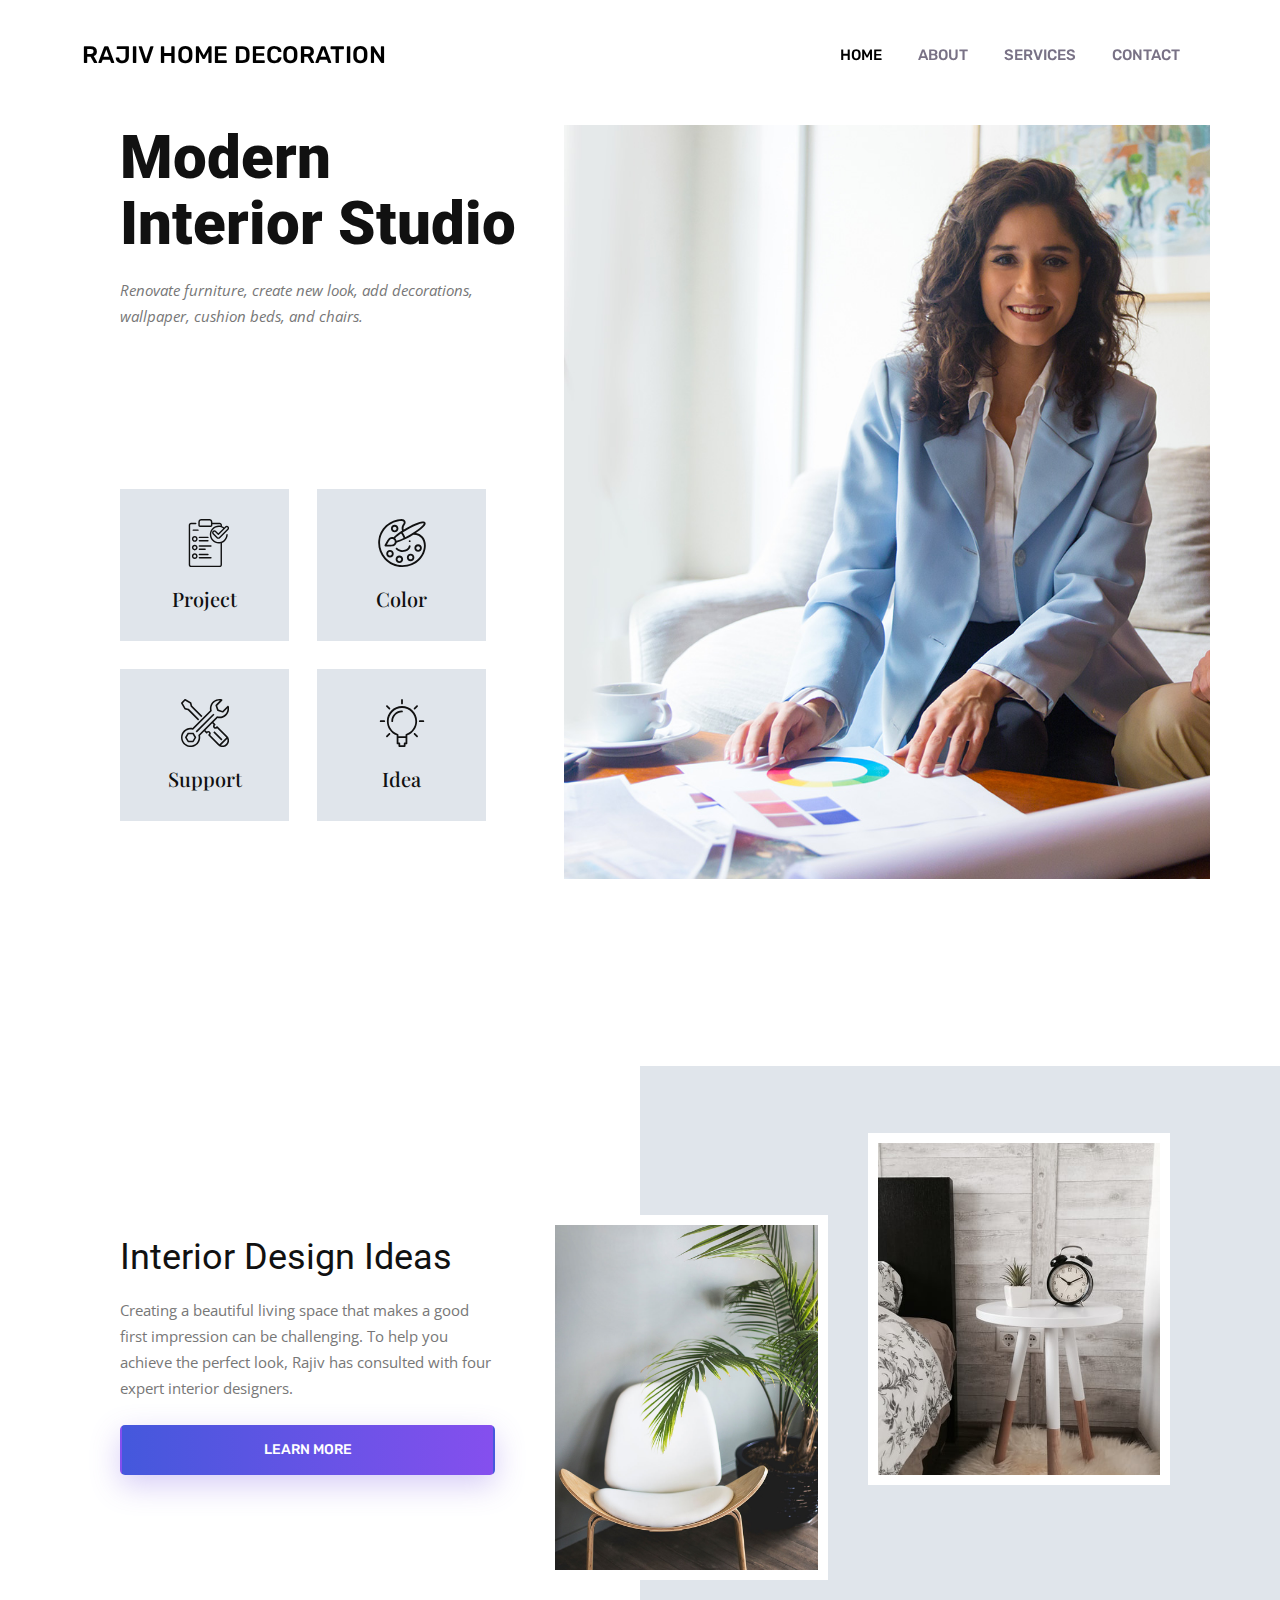
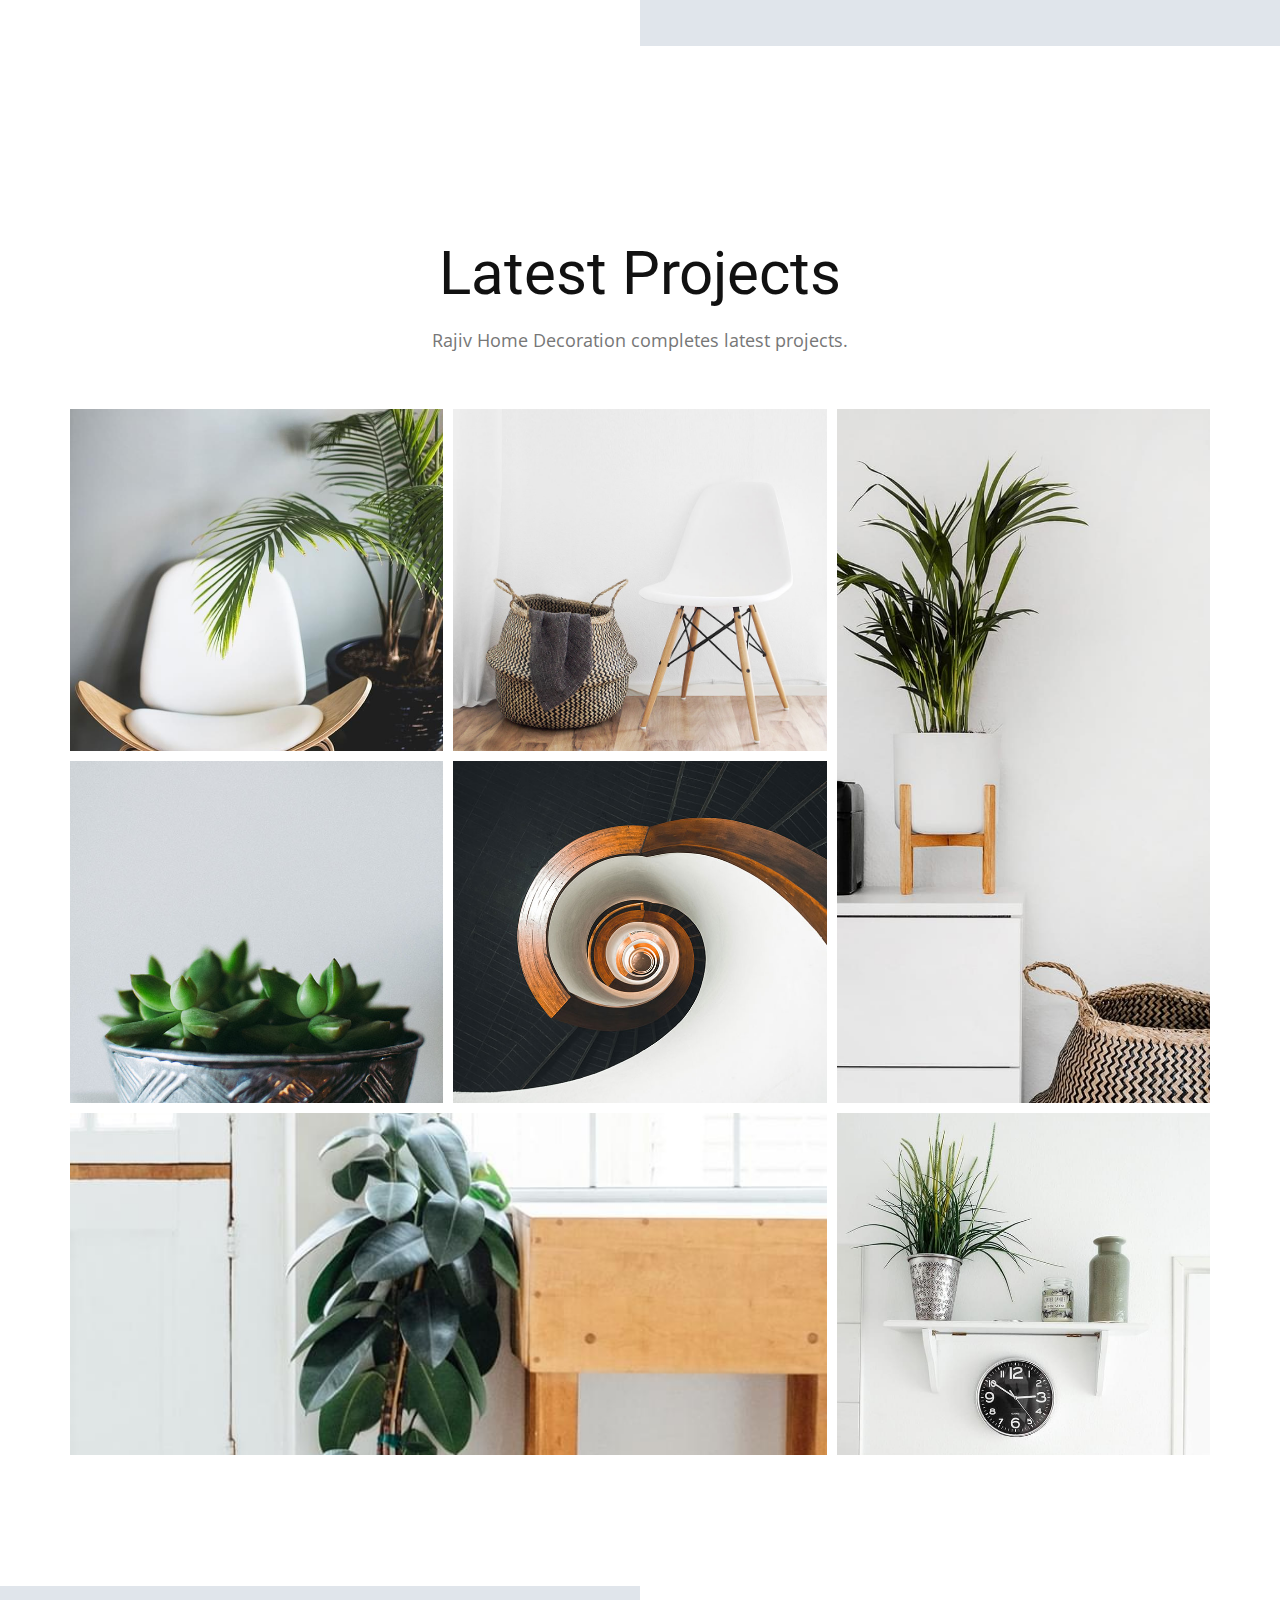
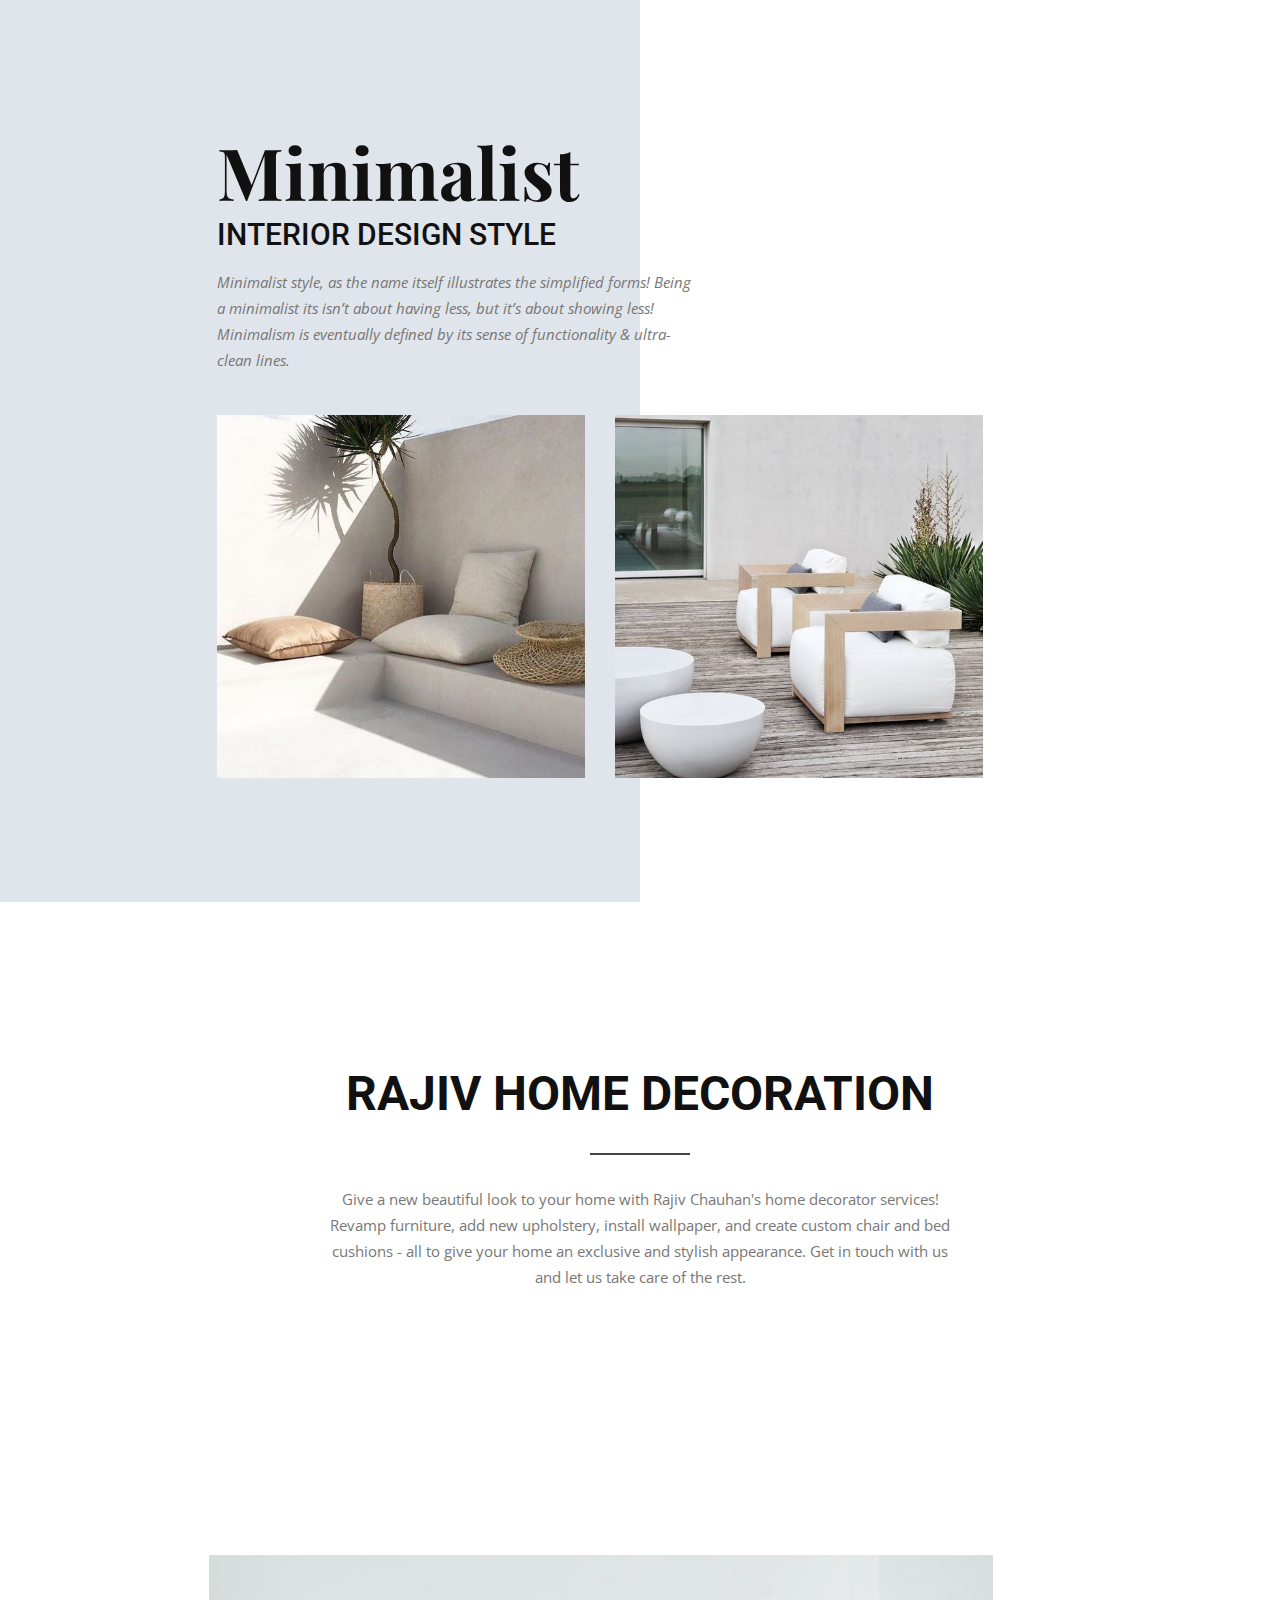
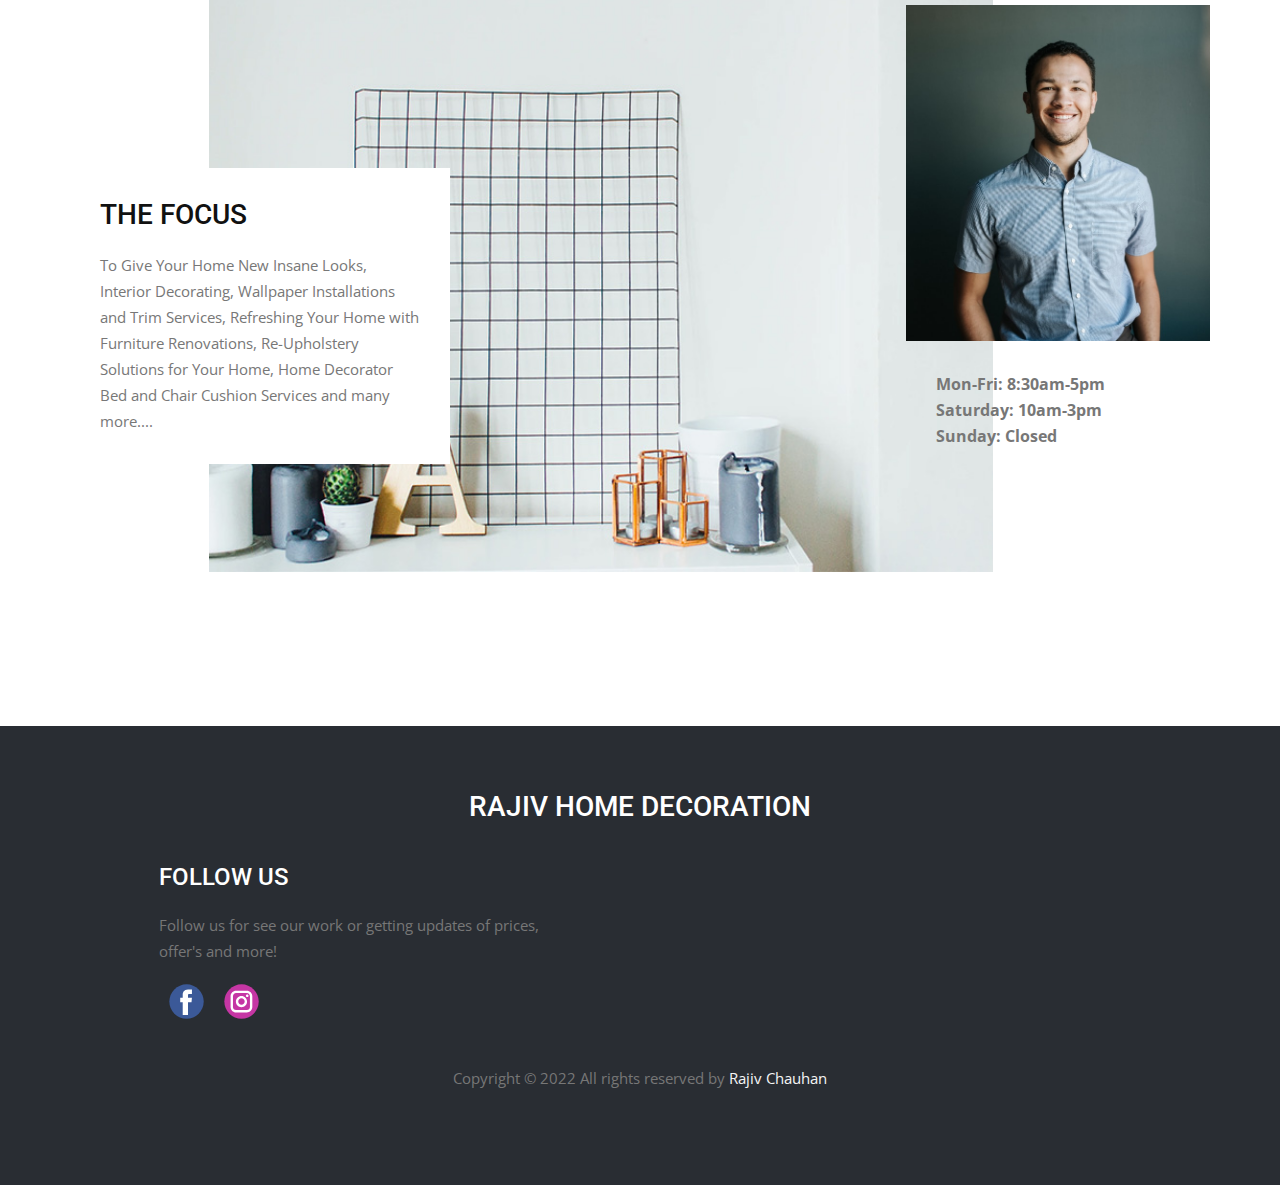
==== index.html @ 5f3c085d "Add files via upload" ====
<!DOCTYPE html>
<html lang="en">
<head>
    <meta charset="UTF-8">
    <meta http-equiv="X-UA-Compatible" content="IE=edge">
    <meta name="viewport" content="width=device-width, initial-scale=1.0">
    <title>Rajiv Home Decoration</title>
    <link rel="stylesheet" href="css/style.css">
    <link rel="stylesheet" href="css/navbar-footer.css">
    <link rel="stylesheet" href="css/style1.css">
    <link rel="stylesheet" href="css/style2.css" media="screen">
    <link id="u-theme-google-font" rel="stylesheet" href="https://fonts.googleapis.com/css?family=Roboto:100,100i,300,300i,400,400i,500,500i,700,700i,900,900i|Open+Sans:300,300i,400,400i,500,500i,600,600i,700,700i,800,800i">
    <link id="u-page-google-font" rel="stylesheet" href="https://fonts.googleapis.com/css?family=Playfair+Display:400,400i,500,500i,600,600i,700,700i,800,800i,900,900i">
    <!-- CSS only -->
    <link href="https://cdn.jsdelivr.net/npm/bootstrap@5.2.3/dist/css/bootstrap.min.css" rel="stylesheet" crossorigin="anonymous">
    <!-- JavaScript Bundle with Popper -->
    <script src="https://cdn.jsdelivr.net/npm/bootstrap@5.2.3/dist/js/bootstrap.bundle.min.js" crossorigin="anonymous"></script>
    <!-- font-awesome  -->
    <link rel="stylesheet" href="https://cdnjs.cloudflare.com/ajax/libs/font-awesome/5.15.4/css/all.min.css">
    <!-- <script src="js/01.js"></script> -->
    <!-- <script src="js/02.js"></script> -->
    <script class="u-script" type="text/javascript" src="jquery-1.9.1.min.js" ></script>
    <script class="u-script" type="text/javascript" src="nicepage.js" ></script>
    
    <!-- <script type="application/ld+json">{
      "@context": "http://schema.org",
      "@type": "Organization",
      "name": ""
  }</script> -->
  <style>
    
    a {
        text-decoration: none;
    }
    .social1 {
      width: auto;
      height: auto;
}
  </style>
</head>
  <body class="u-body u-xl-mode" data-lang="en">
    <!-- Navbar section -->
    <header class="header_wrapper">
        <nav class="navbar navbar-expand-lg fixed-top">
            <div class="container">
                <a class="navbar-brand" href="#">
                    <h4>Rajiv Home Decoration</h4>
                </a>
                <button class="navbar-toggler" type="button" data-bs-toggle="collapse" data-bs-target="#navbarNav"
                    aria-controls="navbarNav" aria-expanded="false" aria-label="Toggle navigation">
                    <i class="fas fa-stream "></i>
                </button>
                <div class="collapse navbar-collapse justify-content-end" id="navbarNav">
                    <ul class="navbar-nav menu-navbar-nav">
                        <li class="nav-item">
                            <a class="nav-link active" aria-current="page" href="index.html">Home</a>
                        </li>
                        <li class="nav-item">
                            <a class="nav-link" href="about.html">About</a>
                        </li>
                        <li class="nav-item">
                            <a class="nav-link" href="services.html">Services</a>
                        </li>
                        <li class="nav-item">
                          <a class="nav-link" href="contact.html">Contact</a>
                        </li>
                        <!-- <li class="nav-item">
                            <a class="nav-link" href="#portfolio">Portfolio</a>
                        </li> -->
                        <!-- <li class="nav-item">
                            <a class="nav-link" href="#blog">Blog</a>
                        </li> -->
                    </ul>
                </div>
            </div>
        </nav>
    </header>
    <!-- Navbar section exit -->




    <section class="u-clearfix u-section-1" id="carousel_5fc5">
      <div class="u-clearfix u-sheet u-valign-middle-lg u-valign-middle-md u-valign-middle-xl u-valign-top-sm u-valign-top-xs u-sheet-1">
        <img src="images/e3657c8d-c0dd-5cb0-2f06-897026c42f71.jpg" alt="" class="u-image u-image-default u-image-1">
        <div class="u-clearfix u-gutter-28 u-layout-wrap u-layout-wrap-1">
          <div class="u-gutter-0 u-layout">
            <div class="u-layout-col">
              <div class="u-size-30 u-size-60-md">
                <div class="u-layout-row">
                  <div class="u-container-style u-layout-cell u-left-cell u-right-cell u-size-60 u-layout-cell-1">
                    <div class="u-container-layout u-valign-top u-container-layout-1">
                      <h1 class="u-custom-font u-heading-font u-text u-text-1">Modern<br><b>Interior Studio</b>
                        <br>
                      </h1>
                      <p class="u-text u-text-2">Renovate furniture, create new look, add decorations, wallpaper, cushion beds, and chairs. </p>
<!--                       <p class="u-text u-text-default u-text-3">Image from <a href="#" target="_blank">Freepik</a> -->
                      </p>
                    </div>
                  </div>
                </div>
              </div>
              <div class="u-size-15 u-size-30-md">
                <div class="u-layout-row">
                  <div class="u-align-center u-container-style u-layout-cell u-left-cell u-palette-5-light-2 u-size-20 u-layout-cell-2">
                    <div class="u-container-layout u-valign-middle u-container-layout-2"><span class="u-icon u-icon-circle u-icon-1"><svg class="u-svg-link" preserveAspectRatio="xMidYMin slice" viewBox="-41 0 511 512" style=""><use xlink:href="#svg-c950"></use></svg><svg class="u-svg-content" viewBox="-41 0 511 512" id="svg-c950"><path d="m290.941406 127.269531c-4.664062-4.660156-10.863281-7.230469-17.457031-7.230469s-12.792969 2.570313-17.453125 7.230469c-4.664062 4.664063-7.234375 10.863281-7.234375 17.457031s2.570313 12.792969 7.230469 17.453126l42.054687 42.054687c4.660157 4.660156 10.863281 7.230469 17.457031 7.230469s12.789063-2.570313 17.453126-7.230469l89.851562-89.851563c4.664062-4.664062 7.230469-10.863281 7.230469-17.453124 0-6.59375-2.566407-12.792969-7.230469-17.457032-4.660156-4.664062-10.863281-7.230468-17.457031-7.230468s-12.792969 2.566406-17.453125 7.230468l-9.90625 9.90625c-7.339844-5.601562-15.394532-10.09375-23.929688-13.34375v-11.230468c0-13.613282-11.074218-24.6875-24.683594-24.6875h-77.40625v-8.570313c0-17.394531-14.152343-31.546875-31.546874-31.546875h-86.324219c-17.394531 0-31.546875 14.152344-31.546875 31.546875v35.644531c0 9.664063 7.863281 17.527344 17.527344 17.527344h114.363281c9.664062 0 17.527343-7.863281 17.527343-17.527344v-12.050781h77.402344c5.328125 0 9.664063 4.335937 9.664063 9.664063v6.917968c-6.183594-1.25-12.511719-1.914062-18.914063-1.914062-52.613281 0-95.417968 42.804687-95.417968 95.417968 0 52.613282 42.804687 95.417969 95.417968 95.417969 6.417969 0 12.746094-.644531 18.914063-1.882812v228.554687c0 5.328125-4.335938 9.660156-9.664063 9.660156h-304.226562c-5.328125 0-9.660156-4.332031-9.660156-9.660156v-422.511718c0-5.328126 4.332031-9.664063 9.660156-9.664063h49.933594c4.148437 0 7.511718-3.363281 7.511718-7.511719 0-4.148437-3.363281-7.511718-7.511718-7.511718h-49.933594c-13.609375 0-24.683594 11.074218-24.683594 24.6875v422.511718c0 13.609375 11.074219 24.683594 24.683594 24.683594h304.230468c13.609376 0 24.683594-11.074219 24.683594-24.683594v-232.898437c11.960938-4.550781 22.992188-11.496094 32.429688-20.632813 17.84375-17.277344 28.144531-40.441406 28.996094-65.226562.140624-4.144532-3.101563-7.621094-7.25-7.765625-4.117188-.136719-7.621094 3.101562-7.765626 7.25-1.199218 34.886719-24.140624 63.691406-55.644531 73.742187-.433593.101563-.855469.234375-1.253906.410156-7.414063 2.230469-15.285156 3.425782-23.449219 3.425782-44.328125 0-80.394531-36.066406-80.394531-80.394532 0-44.328124 36.066406-80.394531 80.394531-80.394531 17.027344 0 33.484375 5.382813 47.136719 15.277344l-51.757813 51.761719zm-53.957031-60.078125c0 1.382813-1.121094 2.503906-2.503906 2.503906h-114.363281c-1.382813 0-2.503907-1.121093-2.503907-2.503906v-35.644531c0-9.113281 7.410157-16.523437 16.523438-16.523437h86.324219c9.109374 0 16.523437 7.410156 16.523437 16.523437zm161.574219 22.90625c1.824218-1.828125 4.25-2.832031 6.828125-2.832031 2.582031 0 5.007812 1.007813 6.835937 2.832031 3.765625 3.765625 3.765625 9.898438 0 13.664063l-89.855468 89.851562c-1.824219 1.824219-4.25 2.832031-6.832032 2.832031-2.582031 0-5.007812-1.007812-6.832031-2.832031l-42.054687-42.054687c-1.824219-1.824219-2.828126-4.25-2.828126-6.832032 0-2.582031 1.003907-5.007812 2.832032-6.832031 1.824218-1.824219 4.25-2.832031 6.832031-2.832031 2.578125 0 5.007813 1.007812 6.832031 2.832031l29.910156 29.910157c2.933594 2.933593 7.6875 2.933593 10.621094 0zm0 0"></path><path d="m204.9375 188.546875h-91.527344c-4.148437 0-7.507812 3.363281-7.507812 7.511719 0 4.144531 3.359375 7.507812 7.507812 7.507812h91.527344c4.148438 0 7.511719-3.363281 7.511719-7.507812 0-4.148438-3.363281-7.511719-7.511719-7.511719zm0 0"></path><path d="m99.074219 111.011719h-50.542969c-4.148438 0-7.511719 3.363281-7.511719 7.511719 0 4.148437 3.363281 7.511718 7.511719 7.511718h50.542969c4.148437 0 7.511719-3.363281 7.511719-7.511718 0-4.148438-3.363282-7.511719-7.511719-7.511719zm0 0"></path><path d="m113.410156 238.414062h91.527344c4.148438 0 7.511719-3.363281 7.511719-7.511718 0-4.144532-3.363281-7.507813-7.511719-7.507813h-91.527344c-4.148437 0-7.507812 3.363281-7.507812 7.507813 0 4.148437 3.359375 7.511718 7.507812 7.511718zm0 0"></path><path d="m236.554688 279.648438h-123.144532c-4.148437 0-7.507812 3.363281-7.507812 7.511718 0 4.148438 3.359375 7.511719 7.507812 7.511719h123.144532c4.148437 0 7.511718-3.363281 7.511718-7.511719 0-4.148437-3.363281-7.511718-7.511718-7.511718zm0 0"></path><path d="m113.410156 329.519531h61.574219c4.148437 0 7.507813-3.363281 7.507813-7.511719 0-4.148437-3.359376-7.511718-7.507813-7.511718h-61.574219c-4.148437 0-7.507812 3.363281-7.507812 7.511718 0 4.148438 3.359375 7.511719 7.507812 7.511719zm0 0"></path><path d="m113.410156 385.871094h91.527344c4.148438 0 7.511719-3.363282 7.511719-7.511719s-3.363281-7.511719-7.511719-7.511719h-91.527344c-4.148437 0-7.507812 3.363282-7.507812 7.511719s3.359375 7.511719 7.507812 7.511719zm0 0"></path><path d="m113.410156 420.714844h123.144532c4.148437 0 7.511718-3.363282 7.511718-7.511719 0-4.144531-3.363281-7.507813-7.511718-7.507813h-123.144532c-4.148437 0-7.507812 3.363282-7.507812 7.507813 0 4.148437 3.359375 7.511719 7.507812 7.511719zm0 0"></path><path d="m64.472656 182.035156c-16.730468 0-30.339844 13.609375-30.339844 30.339844s13.609376 30.339844 30.339844 30.339844c16.730469 0 30.339844-13.609375 30.339844-30.339844s-13.609375-30.339844-30.339844-30.339844zm0 45.65625c-8.445312 0-15.316406-6.871094-15.316406-15.316406s6.871094-15.316406 15.316406-15.316406c8.445313 0 15.316406 6.871094 15.316406 15.316406s-6.871093 15.316406-15.316406 15.316406zm0 0"></path><path d="m64.472656 274.242188c-16.730468 0-30.339844 13.613281-30.339844 30.339843 0 16.730469 13.609376 30.339844 30.339844 30.339844 16.730469 0 30.339844-13.609375 30.339844-30.339844 0-16.726562-13.609375-30.339843-30.339844-30.339843zm0 45.660156c-8.445312 0-15.316406-6.871094-15.316406-15.316406 0-8.449219 6.871094-15.320313 15.316406-15.320313 8.445313 0 15.316406 6.871094 15.316406 15.320313 0 8.445312-6.871093 15.316406-15.316406 15.316406zm0 0"></path><path d="m64.472656 365.441406c-16.730468 0-30.339844 13.609375-30.339844 30.339844s13.609376 30.339844 30.339844 30.339844c16.730469 0 30.339844-13.609375 30.339844-30.339844s-13.609375-30.339844-30.339844-30.339844zm0 45.65625c-8.445312 0-15.316406-6.871094-15.316406-15.316406s6.871094-15.316406 15.316406-15.316406c8.445313 0 15.316406 6.871094 15.316406 15.316406s-6.871093 15.316406-15.316406 15.316406zm0 0"></path></svg></span>
                      <h5 class="u-custom-font u-font-playfair-display u-text u-text-4">Project</h5>
                    </div>
                  </div>
                  
                  <div class="u-align-center u-container-style u-layout-cell u-palette-5-light-2 u-right-cell u-size-20 u-layout-cell-4">
                    <div class="u-container-layout u-valign-middle-lg u-valign-middle-md u-valign-middle-xl u-container-layout-4"><span class="u-icon u-icon-circle u-icon-3"><svg class="u-svg-link" preserveAspectRatio="xMidYMin slice" viewBox="0 0 512 512" style=""><use xlink:href="#svg-ee1a"></use></svg><svg class="u-svg-content" viewBox="0 0 512 512" x="0px" y="0px" id="svg-ee1a" style="enable-background:new 0 0 512 512;"><g><g><circle cx="337.921" cy="236" r="10"></circle>
</g>
</g><g><g><path d="M339.637,278.848c-5.459-0.811-10.548,2.964-11.357,8.427c-2.733,18.455-18.333,33.761-41.729,40.945    c-25.007,7.679-59.718,5.105-80.893-17.954c-3.736-4.068-10.062-4.336-14.129-0.602c-4.068,3.736-4.337,10.062-0.602,14.129    c12.258,13.349,28.907,22.447,48.147,26.31c6.794,1.364,13.842,2.041,20.936,2.041c10.958,0,22.024-1.615,32.412-4.805    c30.95-9.503,51.751-30.861,55.642-57.134C348.873,284.742,345.1,279.657,339.637,278.848z"></path>
</g>
</g><g><g><path d="M478.626,190.411c-18.176-21.071-43.262-34.733-73.458-40.22c28.91-19.51,53.846-38.926,71.626-55.868    c27.109-25.831,36.199-43.983,28.609-57.122c-8.446-14.634-32.827-14.533-76.733,0.321    c-37.097,12.55-83.311,34.347-130.127,61.377c-8.087,4.668-16.098,9.448-23.936,14.265c-5.813-16.417-1.979-35.17,10.847-51.431    c9.607-12.18,11.752-27.65,5.599-40.375C284.603,8.021,270.447,0.036,253.162,0h-0.47c-61.006,0-120.677,24.071-168.02,67.779    C37.27,111.541,8.25,169.473,2.958,230.902c-6.367,73.98,17.281,144.314,66.586,198.045C117.978,481.729,186.643,512,257.932,512    c38.38,0,74.41-7.022,107.087-20.873c29.88-12.665,56.414-30.749,78.866-53.752c20.817-21.329,37.23-45.882,48.783-72.979    c10.994-25.784,17-53.108,17.372-79.017C510.581,247.701,499.718,214.862,478.626,190.411z M275.776,135.988    c10.584-6.675,21.607-13.326,32.766-19.768c43.286-24.992,86.39-45.577,121.373-57.964c38.51-13.635,54.277-12.745,57.953-10.985    c-0.318,2.327-3.208,12.68-28.479,35.952c-21.102,19.433-51.917,42.286-86.768,64.349c-11.017,6.977-22.483,13.911-34.078,20.607    c-15.985,9.226-31.958,17.853-47.635,25.752c-3.128-9.129-7.137-17.988-12.016-26.44c-4.729-8.191-10.214-15.881-16.345-22.996    C266.886,141.651,271.301,138.807,275.776,135.988z M272.79,202.802c-28.237,13.391-54.147,23.6-74.838,29.522    c-1.077-5.173-2.971-10.173-5.658-14.831c-2.547-4.415-5.742-8.362-9.435-11.766c15.49-14.949,37.292-32.269,62.964-49.988    c5.96,6.661,11.244,13.947,15.749,21.75C266.231,185.559,269.981,194.047,272.79,202.802z M490.042,285.092    C488.616,384.6,399.469,492,257.932,492c-65.702,0-128.995-27.91-173.651-76.574c-45.473-49.554-67.276-114.477-61.396-182.808    C32.984,115.38,136.075,20,252.692,20h0.449c9.567,0.02,16.823,3.688,19.906,10.065c2.835,5.862,1.603,13.07-3.297,19.282    c-18.023,22.85-22.543,50.953-12.36,74.648c-5.361,3.454-10.63,6.923-15.721,10.364c-0.024,0.016-0.048,0.032-0.071,0.048    c-31.799,21.457-58.651,42.8-76.517,60.761c-13.55-4.631-28.438-3.281-41.092,4.023c-20.776,12.001-48.056,67.926-53.313,79.015    c-1.408,2.968-1.267,6.439,0.375,9.284c1.643,2.845,4.578,4.702,7.852,4.968c5.527,0.448,21.222,1.58,38.691,1.58    c21.198,0,45.006-1.668,56.396-8.247c12.338-7.122,20.89-19.022,23.852-32.702c24.523-6.437,56.564-19.03,91.266-35.937    c19.443-9.463,39.439-20.112,59.435-31.652c10.143-5.858,20.171-11.897,29.917-17.988c0.059,0.003,0.116,0.012,0.175,0.014    C461.984,169.916,490.835,229.824,490.042,285.092z M178.942,244.37c-0.64,10.057-6.228,19.065-14.952,24.101    c-9.457,5.463-41.945,6.199-68.62,4.979c12.275-23.704,29.154-51.47,38.621-56.938c8.938-5.16,19.744-5.386,28.912-0.603    c5.039,2.624,9.211,6.627,12.067,11.578C177.941,232.637,179.314,238.475,178.942,244.37z"></path>
</g>
</g><g><g><path d="M177.922,61.84c-22.056,0-40,17.944-40,40c0,22.056,17.944,40,40,40c22.056,0,40-17.944,40-40    C217.922,79.784,199.978,61.84,177.922,61.84z M177.922,121.84c-11.028,0-20-8.972-20-20c0-11.028,8.972-20,20-20s20,8.972,20,20    C197.922,112.868,188.95,121.84,177.922,121.84z"></path>
</g>
</g><g><g><path d="M127.922,330.55c-22.056,0-40,17.944-40,40c0,22.056,17.944,40,40,40c22.056,0,40-17.944,40-40    C167.922,348.494,149.978,330.55,127.922,330.55z M127.922,390.55c-11.028,0-20-8.972-20-20s8.972-20,20-20s20,8.972,20,20    S138.95,390.55,127.922,390.55z"></path>
</g>
</g><g><g><path d="M227.922,390.55c-22.056,0-40,17.944-40,40c0,22.056,17.944,40,40,40c22.056,0,40-17.944,40-40    C267.922,408.494,249.978,390.55,227.922,390.55z M227.922,450.55c-11.028,0-20-8.972-20-20s8.972-20,20-20s20,8.972,20,20    S238.95,450.55,227.922,450.55z"></path>
</g>
</g><g><g><path d="M347.922,370.55c-22.056,0-40,17.944-40,40c0,22.056,17.944,40,40,40c22.056,0,40-17.944,40-40    C387.922,388.494,369.978,370.55,347.922,370.55z M347.922,430.55c-11.028,0-20-8.972-20-20s8.972-20,20-20s20,8.972,20,20    S358.95,430.55,347.922,430.55z"></path>
</g>
</g><g><g><path d="M427.922,270.55c-22.056,0-40,17.944-40,40c0,22.056,17.944,40,40,40c22.056,0,40-17.944,40-40    C467.922,288.494,449.978,270.55,427.922,270.55z M427.922,330.55c-11.028,0-20-8.972-20-20s8.972-20,20-20s20,8.972,20,20    S438.95,330.55,427.922,330.55z"></path>
</g>
</g></svg></span>
                      <h5 class="u-custom-font u-font-playfair-display u-text u-text-6">Color</h5>
                    </div>
                  </div>
                </div>
              </div>
              <div class="u-size-15 u-size-30-md">
                <div class="u-layout-row">
                  <div class="u-align-center u-container-style u-layout-cell u-left-cell u-palette-5-light-2 u-size-20 u-layout-cell-5">
                    <div class="u-container-layout u-valign-middle u-container-layout-5"><span class="u-icon u-icon-circle u-icon-4"><svg class="u-svg-link" preserveAspectRatio="xMidYMin slice" viewBox="0 0 569 569.54905" style=""><use xlink:href="#svg-1531"></use></svg><svg class="u-svg-content" viewBox="0 0 569 569.54905" id="svg-1531"><path d="m1.527344 52.246094 37.984375 66.46875c1.28125 2.246094 3.425781 3.871094 5.933593 4.5l35.4375 8.859375 121.542969 121.542969 13.429688-13.425782-123.445313-123.441406c-1.214844-1.21875-2.738281-2.082031-4.40625-2.5l-34.050781-8.542969-32.339844-56.625 27.726563-27.726562 56.648437 32.371093 8.546875 34.050782c.414063 1.671875 1.28125 3.199218 2.496094 4.414062l123.445312 123.445313 13.425782-13.429688-121.542969-121.542969-8.859375-35.417968c-.628906-2.511719-2.253906-4.660156-4.5-5.945313l-66.472656-37.980469c-3.707032-2.109374-8.371094-1.484374-11.394532 1.527344l-37.980468 37.984375c-3.0546878 3.003907-3.71875 7.675781-1.625 11.414063zm0 0"></path><path d="m396.3125 187.144531-208.902344 208.90625-13.429687-13.429687 208.90625-208.902344zm0 0"></path><path d="m150.847656 403.441406c-1.71875-2.859375-4.804687-4.605468-8.140625-4.605468h-56.972656c-3.332031 0-6.421875 1.746093-8.136719 4.605468l-28.488281 47.476563c-1.808594 3.007812-1.808594 6.769531 0 9.78125l28.488281 47.476562c1.714844 2.855469 4.804688 4.605469 8.136719 4.605469h56.972656c3.335938 0 6.421875-1.75 8.140625-4.605469l28.484375-47.476562c1.808594-3.011719 1.808594-6.773438 0-9.78125zm-13.511718 90.347656h-46.226563l-22.789063-37.980468 22.789063-37.984375h46.226563l22.789062 37.984375zm0 0"></path><path d="m456.0625 227.914062c62.714844.210938 113.730469-50.460937 113.941406-113.175781.03125-9.546875-1.140625-19.054687-3.488281-28.308593-1.265625-5.089844-6.417969-8.1875-11.507813-6.921876-1.671874.417969-3.195312 1.28125-4.414062 2.496094l-59.109375 59.070313-46.898437-15.628907-15.640626-46.886718 59.109376-59.121094c3.707031-3.710938 3.703124-9.722656-.007813-13.429688-1.222656-1.222656-2.761719-2.089843-4.445313-2.503906-60.820312-15.402344-122.605468 21.414063-138.007812 82.230469-2.339844 9.226563-3.507812 18.710937-3.476562 28.230469.023437 7.476562.792968 14.929687 2.308593 22.25l-207.957031 207.953125c-7.320312-1.511719-14.773438-2.28125-22.246094-2.308594-62.933594 0-113.949218 51.015625-113.949218 113.949219 0 62.929687 51.015624 113.945312 113.949218 113.945312 62.929688 0 113.945313-51.015625 113.945313-113.945312-.023438-7.476563-.796875-14.929688-2.308594-22.25l49.785156-49.785156 21.773438 21.773437c3.710937 3.707031 9.71875 3.707031 13.429687 0l4.746094-4.75c4.164062-4.136719 10.894531-4.136719 15.058594 0 4.160156 4.148437 4.167968 10.882813.019531 15.042969-.003906.003906-.011719.011718-.019531.019531l-4.746094 4.746094c-3.707031 3.707031-3.707031 9.71875 0 13.425781l113.273438 113.273438c29.792968 30.066406 78.316406 30.285156 108.382812.492187 30.0625-29.792969 30.28125-78.320313.488281-108.382813-.160156-.164062-.324219-.328124-.488281-.492187l-113.273438-113.269531c-3.707031-3.707032-9.71875-3.707032-13.425781 0l-4.746093 4.746094c-4.167969 4.140624-10.894532 4.140624-15.0625 0-4.15625-4.148438-4.167969-10.882813-.019532-15.039063.007813-.007813.015625-.011719.019532-.019531l4.75-4.75c3.707031-3.707032 3.707031-9.71875 0-13.425782l-21.773438-21.773437 49.785156-49.785156c7.320313 1.511719 14.773438 2.285156 22.246094 2.308593zm37.308594 322.851563c-6.898438-.011719-13.738282-1.257813-20.195313-3.683594l74.160157-74.164062c11.191406 29.769531-3.867188 62.972656-33.636719 74.164062-6.496094 2.441407-13.382813 3.691407-20.328125 3.683594zm-107.574219-246.792969c-10.515625 12.542969-8.867187 31.238282 3.675781 41.75 11.023438 9.238282 27.089844 9.230469 38.101563-.027344l106.5625 106.65625c1.15625 1.160157 2.238281 2.382813 3.285156 3.625l-81.1875 81.1875c-1.246094-1.042968-2.46875-2.125-3.628906-3.285156l-106.644531-106.652344c10.515624-12.542968 8.867187-31.238281-3.675782-41.75-11.023437-9.242187-27.09375-9.230468-38.105468.023438l-15.191407-15.191406 81.613281-81.492188zm38.34375-95.503906-215.410156 215.367188c-2.363281 2.359374-3.3125 5.785156-2.507813 9.023437 13.027344 51.160156-17.886718 103.195313-69.050781 116.21875-51.160156 13.027344-103.195313-17.886719-116.222656-69.050781-13.023438-51.160156 17.890625-103.195313 69.054687-116.222656 15.476563-3.9375 31.691406-3.9375 47.167969 0 3.238281.792968 6.65625-.15625 9.023437-2.503907l215.359376-215.371093c2.359374-2.359376 3.308593-5.785157 2.496093-9.019532-12.9375-50.5625 17.5625-102.039062 68.125-114.980468 9.554688-2.441407 19.4375-3.378907 29.28125-2.765626l-50.089843 50.109376c-2.542969 2.539062-3.433594 6.300781-2.296876 9.710937l18.988282 56.976563c.949218 2.832031 3.175781 5.058593 6.011718 6l56.976563 18.992187c3.40625 1.136719 7.167969.25 9.710937-2.289063l50.089844-50.089843c.113282 1.8125.171875 3.605469.171875 5.390625.265625 52.175781-41.8125 94.6875-93.988281 94.957031-8.066406.039063-16.105469-.953125-23.917969-2.953125-3.238281-.808594-6.664062.136719-9.023437 2.496094h.050781zm0 0"></path><path d="m491.273438 477.578125-13.429688 13.429687-94.953125-94.953124 13.425781-13.429688zm0 0"></path></svg></span>
                      <h5 class="u-custom-font u-font-playfair-display u-text u-text-7">Support</h5>
                    </div>
                  </div>
                  <!-- <div class="u-align-center u-container-style u-layout-cell u-palette-5-light-2 u-size-20 u-layout-cell-6">
                    <div class="u-container-layout u-valign-middle u-container-layout-6"><span class="u-icon u-icon-circle u-icon-5"><svg class="u-svg-link" preserveAspectRatio="xMidYMin slice" viewBox="-41 0 511 512" style=""><use xlink:href="#svg-ddfb"></use></svg><svg class="u-svg-content" viewBox="-41 0 511 512" id="svg-ddfb"><path d="m290.941406 127.269531c-4.664062-4.660156-10.863281-7.230469-17.457031-7.230469s-12.792969 2.570313-17.453125 7.230469c-4.664062 4.664063-7.234375 10.863281-7.234375 17.457031s2.570313 12.792969 7.230469 17.453126l42.054687 42.054687c4.660157 4.660156 10.863281 7.230469 17.457031 7.230469s12.789063-2.570313 17.453126-7.230469l89.851562-89.851563c4.664062-4.664062 7.230469-10.863281 7.230469-17.453124 0-6.59375-2.566407-12.792969-7.230469-17.457032-4.660156-4.664062-10.863281-7.230468-17.457031-7.230468s-12.792969 2.566406-17.453125 7.230468l-9.90625 9.90625c-7.339844-5.601562-15.394532-10.09375-23.929688-13.34375v-11.230468c0-13.613282-11.074218-24.6875-24.683594-24.6875h-77.40625v-8.570313c0-17.394531-14.152343-31.546875-31.546874-31.546875h-86.324219c-17.394531 0-31.546875 14.152344-31.546875 31.546875v35.644531c0 9.664063 7.863281 17.527344 17.527344 17.527344h114.363281c9.664062 0 17.527343-7.863281 17.527343-17.527344v-12.050781h77.402344c5.328125 0 9.664063 4.335937 9.664063 9.664063v6.917968c-6.183594-1.25-12.511719-1.914062-18.914063-1.914062-52.613281 0-95.417968 42.804687-95.417968 95.417968 0 52.613282 42.804687 95.417969 95.417968 95.417969 6.417969 0 12.746094-.644531 18.914063-1.882812v228.554687c0 5.328125-4.335938 9.660156-9.664063 9.660156h-304.226562c-5.328125 0-9.660156-4.332031-9.660156-9.660156v-422.511718c0-5.328126 4.332031-9.664063 9.660156-9.664063h49.933594c4.148437 0 7.511718-3.363281 7.511718-7.511719 0-4.148437-3.363281-7.511718-7.511718-7.511718h-49.933594c-13.609375 0-24.683594 11.074218-24.683594 24.6875v422.511718c0 13.609375 11.074219 24.683594 24.683594 24.683594h304.230468c13.609376 0 24.683594-11.074219 24.683594-24.683594v-232.898437c11.960938-4.550781 22.992188-11.496094 32.429688-20.632813 17.84375-17.277344 28.144531-40.441406 28.996094-65.226562.140624-4.144532-3.101563-7.621094-7.25-7.765625-4.117188-.136719-7.621094 3.101562-7.765626 7.25-1.199218 34.886719-24.140624 63.691406-55.644531 73.742187-.433593.101563-.855469.234375-1.253906.410156-7.414063 2.230469-15.285156 3.425782-23.449219 3.425782-44.328125 0-80.394531-36.066406-80.394531-80.394532 0-44.328124 36.066406-80.394531 80.394531-80.394531 17.027344 0 33.484375 5.382813 47.136719 15.277344l-51.757813 51.761719zm-53.957031-60.078125c0 1.382813-1.121094 2.503906-2.503906 2.503906h-114.363281c-1.382813 0-2.503907-1.121093-2.503907-2.503906v-35.644531c0-9.113281 7.410157-16.523437 16.523438-16.523437h86.324219c9.109374 0 16.523437 7.410156 16.523437 16.523437zm161.574219 22.90625c1.824218-1.828125 4.25-2.832031 6.828125-2.832031 2.582031 0 5.007812 1.007813 6.835937 2.832031 3.765625 3.765625 3.765625 9.898438 0 13.664063l-89.855468 89.851562c-1.824219 1.824219-4.25 2.832031-6.832032 2.832031-2.582031 0-5.007812-1.007812-6.832031-2.832031l-42.054687-42.054687c-1.824219-1.824219-2.828126-4.25-2.828126-6.832032 0-2.582031 1.003907-5.007812 2.832032-6.832031 1.824218-1.824219 4.25-2.832031 6.832031-2.832031 2.578125 0 5.007813 1.007812 6.832031 2.832031l29.910156 29.910157c2.933594 2.933593 7.6875 2.933593 10.621094 0zm0 0"></path><path d="m204.9375 188.546875h-91.527344c-4.148437 0-7.507812 3.363281-7.507812 7.511719 0 4.144531 3.359375 7.507812 7.507812 7.507812h91.527344c4.148438 0 7.511719-3.363281 7.511719-7.507812 0-4.148438-3.363281-7.511719-7.511719-7.511719zm0 0"></path><path d="m99.074219 111.011719h-50.542969c-4.148438 0-7.511719 3.363281-7.511719 7.511719 0 4.148437 3.363281 7.511718 7.511719 7.511718h50.542969c4.148437 0 7.511719-3.363281 7.511719-7.511718 0-4.148438-3.363282-7.511719-7.511719-7.511719zm0 0"></path><path d="m113.410156 238.414062h91.527344c4.148438 0 7.511719-3.363281 7.511719-7.511718 0-4.144532-3.363281-7.507813-7.511719-7.507813h-91.527344c-4.148437 0-7.507812 3.363281-7.507812 7.507813 0 4.148437 3.359375 7.511718 7.507812 7.511718zm0 0"></path><path d="m236.554688 279.648438h-123.144532c-4.148437 0-7.507812 3.363281-7.507812 7.511718 0 4.148438 3.359375 7.511719 7.507812 7.511719h123.144532c4.148437 0 7.511718-3.363281 7.511718-7.511719 0-4.148437-3.363281-7.511718-7.511718-7.511718zm0 0"></path><path d="m113.410156 329.519531h61.574219c4.148437 0 7.507813-3.363281 7.507813-7.511719 0-4.148437-3.359376-7.511718-7.507813-7.511718h-61.574219c-4.148437 0-7.507812 3.363281-7.507812 7.511718 0 4.148438 3.359375 7.511719 7.507812 7.511719zm0 0"></path><path d="m113.410156 385.871094h91.527344c4.148438 0 7.511719-3.363282 7.511719-7.511719s-3.363281-7.511719-7.511719-7.511719h-91.527344c-4.148437 0-7.507812 3.363282-7.507812 7.511719s3.359375 7.511719 7.507812 7.511719zm0 0"></path><path d="m113.410156 420.714844h123.144532c4.148437 0 7.511718-3.363282 7.511718-7.511719 0-4.144531-3.363281-7.507813-7.511718-7.507813h-123.144532c-4.148437 0-7.507812 3.363282-7.507812 7.507813 0 4.148437 3.359375 7.511719 7.507812 7.511719zm0 0"></path><path d="m64.472656 182.035156c-16.730468 0-30.339844 13.609375-30.339844 30.339844s13.609376 30.339844 30.339844 30.339844c16.730469 0 30.339844-13.609375 30.339844-30.339844s-13.609375-30.339844-30.339844-30.339844zm0 45.65625c-8.445312 0-15.316406-6.871094-15.316406-15.316406s6.871094-15.316406 15.316406-15.316406c8.445313 0 15.316406 6.871094 15.316406 15.316406s-6.871093 15.316406-15.316406 15.316406zm0 0"></path><path d="m64.472656 274.242188c-16.730468 0-30.339844 13.613281-30.339844 30.339843 0 16.730469 13.609376 30.339844 30.339844 30.339844 16.730469 0 30.339844-13.609375 30.339844-30.339844 0-16.726562-13.609375-30.339843-30.339844-30.339843zm0 45.660156c-8.445312 0-15.316406-6.871094-15.316406-15.316406 0-8.449219 6.871094-15.320313 15.316406-15.320313 8.445313 0 15.316406 6.871094 15.316406 15.320313 0 8.445312-6.871093 15.316406-15.316406 15.316406zm0 0"></path><path d="m64.472656 365.441406c-16.730468 0-30.339844 13.609375-30.339844 30.339844s13.609376 30.339844 30.339844 30.339844c16.730469 0 30.339844-13.609375 30.339844-30.339844s-13.609375-30.339844-30.339844-30.339844zm0 45.65625c-8.445312 0-15.316406-6.871094-15.316406-15.316406s6.871094-15.316406 15.316406-15.316406c8.445313 0 15.316406 6.871094 15.316406 15.316406s-6.871093 15.316406-15.316406 15.316406zm0 0"></path></svg></span>
                      <h5 class="u-custom-font u-font-playfair-display u-text u-text-8">Project</h5>
                    </div>
                  </div> -->
                  <div class="u-align-center u-container-style u-layout-cell u-palette-5-light-2 u-right-cell u-size-20 u-layout-cell-7">
                    <div class="u-container-layout u-valign-middle u-container-layout-7"><span class="u-icon u-icon-circle u-icon-6"><svg class="u-svg-link" preserveAspectRatio="xMidYMin slice" viewBox="0 0 54 54" style=""><use xlink:href="#svg-8d03"></use></svg><svg class="u-svg-content" viewBox="0 0 54 54" x="0px" y="0px" id="svg-8d03" style="enable-background:new 0 0 54 54;"><g><path d="M27,8c-9.374,0-17,7.626-17,17c0,7.112,4.391,13.412,11,15.9V50c0,0.553,0.447,1,1,1h1v2c0,0.553,0.447,1,1,1h6   c0.553,0,1-0.447,1-1v-2h1c0.553,0,1-0.447,1-1v-9.1c6.609-2.488,11-8.788,11-15.9C44,15.626,36.374,8,27,8z M30,49   c-0.553,0-1,0.447-1,1v2h-4v-2c0-0.553-0.447-1-1-1h-1v-5h8v5H30z M31.688,39.242C31.277,39.377,31,39.761,31,40.192V42h-8v-1.808   c0-0.432-0.277-0.815-0.688-0.95C16.145,37.214,12,31.49,12,25c0-8.271,6.729-15,15-15s15,6.729,15,15   C42,31.49,37.855,37.214,31.688,39.242z"></path><path d="M27,6c0.553,0,1-0.447,1-1V1c0-0.553-0.447-1-1-1s-1,0.447-1,1v4C26,5.553,26.447,6,27,6z"></path><path d="M51,24h-4c-0.553,0-1,0.447-1,1s0.447,1,1,1h4c0.553,0,1-0.447,1-1S51.553,24,51,24z"></path><path d="M7,24H3c-0.553,0-1,0.447-1,1s0.447,1,1,1h4c0.553,0,1-0.447,1-1S7.553,24,7,24z"></path><path d="M43.264,7.322l-2.828,2.828c-0.391,0.391-0.391,1.023,0,1.414c0.195,0.195,0.451,0.293,0.707,0.293   s0.512-0.098,0.707-0.293l2.828-2.828c0.391-0.391,0.391-1.023,0-1.414S43.654,6.932,43.264,7.322z"></path><path d="M12.15,38.436l-2.828,2.828c-0.391,0.391-0.391,1.023,0,1.414c0.195,0.195,0.451,0.293,0.707,0.293   s0.512-0.098,0.707-0.293l2.828-2.828c0.391-0.391,0.391-1.023,0-1.414S12.541,38.045,12.15,38.436z"></path><path d="M41.85,38.436c-0.391-0.391-1.023-0.391-1.414,0s-0.391,1.023,0,1.414l2.828,2.828c0.195,0.195,0.451,0.293,0.707,0.293   s0.512-0.098,0.707-0.293c0.391-0.391,0.391-1.023,0-1.414L41.85,38.436z"></path><path d="M12.15,11.564c0.195,0.195,0.451,0.293,0.707,0.293s0.512-0.098,0.707-0.293c0.391-0.391,0.391-1.023,0-1.414l-2.828-2.828   c-0.391-0.391-1.023-0.391-1.414,0s-0.391,1.023,0,1.414L12.15,11.564z"></path><path d="M27,13c-6.617,0-12,5.383-12,12c0,0.553,0.447,1,1,1s1-0.447,1-1c0-5.514,4.486-10,10-10c0.553,0,1-0.447,1-1   S27.553,13,27,13z"></path>
</g></svg></span>
                      <h5 class="u-custom-font u-font-playfair-display u-text u-text-9">Idea</h5>
                    </div>
                  </div>
                </div>
              </div>
            </div>
          </div>
        </div>
      </div>
    </section>
    <section class="u-clearfix u-valign-middle-xl u-valign-top-lg u-valign-top-md u-section-2" id="carousel_2e1f">
      <div class="u-container-style u-expanded-width-sm u-expanded-width-xs u-group u-palette-5-light-2 u-group-1">
        <div class="u-container-layout u-container-layout-1"></div>
      </div>
      <div class="u-clearfix u-gutter-0 u-layout-wrap u-layout-wrap-1">
        <div class="u-gutter-0 u-layout">
          <div class="u-layout-row">
            <div class="u-align-left u-container-style u-layout-cell u-right-cell u-size-25 u-layout-cell-1">
              <div class="u-container-layout u-valign-middle u-container-layout-2">
                <h2 class="u-text u-text-1">Interior Design Ideas</h2>
                <p class="u-text u-text-2">Creating a beautiful living space that makes a good first impression can be challenging. To help you achieve the perfect
                look, Rajiv has consulted with four expert interior designers.&nbsp;</p>
                <a href="services.html" class="main-btn primary-btn mt-4">learn more</a>
              </div>
            </div>
            <div class="u-container-style u-layout-cell u-size-17 u-layout-cell-2">
              <div class="u-container-layout u-valign-bottom-lg u-valign-bottom-md u-valign-bottom-xl u-container-layout-3">
                <img class="u-border-10 u-border-white u-expanded-width u-image u-image-1" src="images/karishea580156unsplash.jpg">
              </div>
            </div>
            <div class="u-container-style u-layout-cell u-left-cell u-size-18 u-layout-cell-3">
              <div class="u-container-layout u-valign-top u-container-layout-4">
                <img class="u-border-10 u-border-white u-expanded-width u-image u-image-2" src="images/photo14999333742944584851497cc.jpg">
              </div>
            </div>
          </div>
        </div>
      </div>
    </section>
    <section class="u-align-center u-clearfix u-white u-section-3" id="carousel_977e">
      <div class="u-clearfix u-sheet u-valign-middle u-sheet-1">
        <h2 class="u-text u-text-1">Latest Projects</h2>
        <p class="u-text u-text-2">Rajiv Home Decoration completes latest projects.</p>
        <div class="u-clearfix u-expanded-width u-gutter-10 u-layout-wrap u-layout-wrap-1">
          <div class="u-gutter-0 u-layout">
            <div class="u-layout-col">
              <div class="u-size-40">
                <div class="u-layout-row">
                  <div class="u-size-40 u-size-60-md">
                    <div class="u-layout-col">
                      <div class="u-size-30">
                        <div class="u-layout-row">
                          <div class="u-align-left u-container-style u-image u-layout-cell u-left-cell u-similar-fill u-size-30 u-image-1" imgwidth="900" imgheight="1350">
                            <div class="u-container-layout"></div>
                          </div>
                          <div class="u-align-left u-container-style u-image u-layout-cell u-similar-fill u-size-30 u-image-2">
                            <div class="u-container-layout"></div>
                          </div>
                        </div>
                      </div>
                      <div class="u-size-30">
                        <div class="u-layout-row">
                          <div class="u-align-left u-container-style u-image u-layout-cell u-left-cell u-similar-fill u-size-30 u-image-3">
                            <div class="u-container-layout"></div>
                          </div>
                          <div class="u-align-left u-container-style u-image u-layout-cell u-similar-fill u-size-30 u-image-4">
                            <div class="u-container-layout"></div>
                          </div>
                        </div>
                      </div>
                    </div>
                  </div>
                  <div class="u-size-20 u-size-60-md">
                    <div class="u-layout-col">
                      <div class="u-align-left u-container-style u-image u-layout-cell u-right-cell u-similar-fill u-size-60 u-image-5">
                        <div class="u-container-layout"></div>
                      </div>
                    </div>
                  </div>
                </div>
              </div>
              <div class="u-size-20">
                <div class="u-layout-row">
                  <div class="u-align-left u-container-style u-image u-layout-cell u-left-cell u-similar-fill u-size-40 u-image-6" imgwidth="900" imgheight="1368">
                    <div class="u-container-layout"></div>
                  </div>
                  <div class="u-align-left u-container-style u-image u-layout-cell u-right-cell u-similar-fill u-size-20 u-image-7" imgwidth="900" imgheight="1350">
                    <div class="u-container-layout"></div>
                  </div>
                </div>
              </div>
            </div>
          </div>
        </div>
      </div>
    </section>
    <section class="u-clearfix u-valign-top-sm u-section-4" id="carousel_a029">
      <div class="u-expanded-height u-palette-5-light-2 u-shape u-shape-rectangle u-shape-1"></div>
      <div class="u-container-style u-group u-group-1">
        <div class="u-container-layout u-valign-middle-lg u-valign-middle-md u-valign-middle-sm u-valign-middle-xl u-valign-top-xs u-container-layout-1">
          <h1 class="u-custom-font u-font-playfair-display u-text u-text-1">Minimalist<br>
          </h1>
          <h3 class="u-font-century-gothic u-text u-text-2">Interior Design Style</h3>
          <p class="u-text u-text-3">Minimalist style, as the name itself illustrates the simplified forms! Being a minimalist its isn’t about having less, but it’s about showing less! Minimalism is eventually defined by its sense of functionality &amp; ultra-clean lines. </p>
        </div>
      </div>
      <div class="u-clearfix u-gutter-30 u-layout-wrap u-layout-wrap-1">
        <div class="u-gutter-0 u-layout">
          <div class="u-layout-row">
            <div class="u-container-style u-image u-layout-cell u-left-cell u-size-30 u-image-1">
              <div class="u-container-layout u-container-layout-2"></div>
            </div>
            <div class="u-container-style u-image u-layout-cell u-right-cell u-size-30 u-image-2">
              <div class="u-container-layout u-container-layout-3"></div>
            </div>
          </div>
        </div>
      </div>
    </section>
    <section class="u-align-center u-clearfix u-section-5" id="carousel_7c8d">
      <div class="u-clearfix u-sheet u-valign-middle u-sheet-1">
        <h3 class="u-text u-text-1">Rajiv Home Decoration</h3>
        <div class="u-border-2 u-border-grey-dark-1 u-line u-line-horizontal u-line-1"></div>
        <p class="u-text u-text-2">Give a new beautiful look to your home with Rajiv Chauhan's home decorator services! Revamp furniture, add new
        upholstery, install wallpaper, and create custom chair and bed cushions - all to give your home an exclusive and stylish
        appearance. Get in touch with us and let us take care of the rest.
 </p>
      </div>
    </section>
    <section class="u-clearfix u-section-6" id="carousel_bb69">
      <div class="u-clearfix u-sheet u-valign-middle-xl u-sheet-1">
        <img class="u-image u-image-1" src="images/s.jpg">
        <div class="u-clearfix u-expanded-width-lg u-expanded-width-md u-expanded-width-xl u-layout-wrap u-layout-wrap-1">
          <div class="u-layout">
            <div class="u-layout-row">
              <div class="u-size-20-xl u-size-21-lg u-size-25-md u-size-25-sm u-size-25-xs">
                <div class="u-layout-col">
                  <div class="u-container-style u-hidden-sm u-hidden-xs u-layout-cell u-left-cell u-size-20 u-size-30-md u-layout-cell-1">
                    <div class="u-container-layout u-valign-middle u-container-layout-1"></div>
                  </div>
                  <div class="u-container-style u-layout-cell u-left-cell u-size-20 u-size-30-md u-white u-layout-cell-2">
                    <div class="u-container-layout u-valign-middle u-container-layout-2">
                      <h3 class="u-text u-text-default u-text-1">The Focus</h3>
                      <p class="u-text u-text-default u-text-2">To Give Your Home New Insane Looks, Interior Decorating, Wallpaper Installations and Trim Services, Refreshing Your Home
                      with Furniture Renovations, Re-Upholstery Solutions for Your Home, Home Decorator Bed and Chair Cushion Services and
                      many more....</p>
                    </div>
                  </div>
                  <div class="u-container-style u-hidden-sm u-hidden-xs u-layout-cell u-left-cell u-size-20 u-size-60-md u-layout-cell-3">
                    <div class="u-container-layout u-container-layout-3"></div>
                  </div>
                </div>
              </div>
              <div class="u-size-17-md u-size-17-sm u-size-17-xs u-size-23-lg u-size-24-xl">
                <div class="u-layout-col">
                  <div class="u-container-style u-hidden-sm u-hidden-xs u-layout-cell u-size-60 u-layout-cell-4">
                    <div class="u-container-layout u-container-layout-4"></div>
                  </div>
                </div>
              </div>
              <div class="u-size-16-lg u-size-16-xl u-size-18-md u-size-18-sm u-size-18-xs">
                <div class="u-layout-col">
                  <div class="u-container-style u-image u-layout-cell u-right-cell u-size-30 u-image-2">
                    <div class="u-container-layout u-container-layout-5"></div>
                  </div>
                  <div class="u-container-style u-layout-cell u-right-cell u-size-30 u-layout-cell-6">
                    <div class="u-container-layout u-container-layout-6">
                      <p class="u-text u-text-default u-text-3">Mon-Fri: 8:30am-5pm <br>Saturday: 10am-3pm <br>Sunday: Closed
                      </p>
                    </div>
                  </div>
                </div>
              </div>
            </div>
          </div>
        </div>
      </div>
    </section>
    <!-- footer -->
        <section class="section-footer">
          <div class="footer">
            <div class="footer-head">
              <h3>Rajiv Home Decoration</h3>
            </div>
            <div class="footer-content">
              <div class="content">
                <h4>FOLLOW US</h4>
                <p>Follow us for see our work or getting updates of prices, offer's and more!</p>
                <div class="social">
                  <ul style="padding-left: 0;">
                    <li><a class="u-social-url" target="_blank" href="https://www.facebook.com/profile.php?id=100089343782286"><span
                          class="u-icon u-icon-circle u-social-facebook u-social-icon u-icon-1"><svg x="0px" y="0px"
                            viewBox="0 0 112 112" id="svg-2fe9" class="u-svg-content social1">
                            <circle fill="#3B5998" cx="56.1" cy="56.1" r="55"></circle>
                            <path fill="#FFFFFF" d="M73.5,31.6h-9.1c-1.4,0-3.6,0.8-3.6,3.9v8.5h12.6L72,58.3H60.8v40.8H43.9V58.3h-8V43.9h8v-9.2
                                                                    c0-6.7,3.1-17,17-17h12.5v13.9H73.5z"></path>
                          </svg></span>
                      </a></li>
                    <!-- <li><a class="u-social-url" target="_blank" href=""><span
                                                        class="u-icon u-icon-circle u-social-icon u-social-linkedin u-icon-4">
                                                        <svg x="0px"
                                                            y="0px" viewBox="0 0 112 112" id="svg-270d" class="u-svg-content">
                                                            <circle fill="#007AB9" cx="56.1" cy="56.1" r="55"></circle>
                                                            <path fill="#FFFFFF"
                                                                d="M41.3,83.7H27.9V43.4h13.4V83.7z M34.6,37.9L34.6,37.9c-4.6,0-7.5-3.1-7.5-7c0-4,3-7,7.6-7s7.4,3,7.5,7
                                                                    C42.2,34.8,39.2,37.9,34.6,37.9z M89.6,83.7H76.2V62.2c0-5.4-1.9-9.1-6.8-9.1c-3.7,0-5.9,2.5-6.9,4.9c-0.4,0.9-0.4,2.1-0.4,3.3v22.5
                                                                    H48.7c0,0,0.2-36.5,0-40.3h13.4v5.7c1.8-2.7,5-6.7,12.1-6.7c8.8,0,15.4,5.8,15.4,18.1V83.7z">
                                                            </path>
                                                        </svg>
                                                        <svg x="0px"
                                                            y="0px" viewBox="0 0 112 112" id="svg-270d" class="u-svg-content">
                                                            <circle fill="#007AB9" cx="56.1" cy="56.1" r="55"></circle>
                                                            <path fill="#ffffff"
                                                                d="M12.166 8.94c-.524 1.062-1.234 2.12-1.96 3.07A31.493 31.493 0 0 1 8 14.58a31.481 31.481 0 0 1-2.206-2.57c-.726-.95-1.436-2.008-1.96-3.07C3.304 7.867 3 6.862 3 6a5 5 0 0 1 10 0c0 .862-.305 1.867-.834 2.94zM8 16s6-5.686 6-10A6 6 0 0 0 2 6c0 4.314 6 10 6 10z" />
                                                            <path fill="#ffffff" d="M8 8a2 2 0 1 1 0-4 2 2 0 0 1 0 4zm0 1a3 3 0 1 0 0-6 3 3 0 0 0 0 6z" />
                                                        </svg>
                                                    </span>
                                                </a></li> -->
                    <li><a class="u-social-url" target="_blank"
                        href="https://instagram.com/rajivhomedecoration?igshid=NDk5N2NlZjQ="><span
                          class="u-icon u-icon-circle u-social-icon u-social-instagram u-icon-3"><svg x="0px" y="0px"
                            viewBox="0 0 112 112" id="svg-46f7" class="u-svg-content social1">
                            <circle fill="#C536A4" cx="56.1" cy="56.1" r="55"></circle>
                            <path fill="#FFFFFF"
                              d="M55.9,38.2c-9.9,0-17.9,8-17.9,17.9C38,66,46,74,55.9,74c9.9,0,17.9-8,17.9-17.9C73.8,46.2,65.8,38.2,55.9,38.2
                                                                    z M55.9,66.4c-5.7,0-10.3-4.6-10.3-10.3c-0.1-5.7,4.6-10.3,10.3-10.3c5.7,0,10.3,4.6,10.3,10.3C66.2,61.8,61.6,66.4,55.9,66.4z">
                            </path>
                            <path fill="#FFFFFF"
                              d="M74.3,33.5c-2.3,0-4.2,1.9-4.2,4.2s1.9,4.2,4.2,4.2s4.2-1.9,4.2-4.2S76.6,33.5,74.3,33.5z">
                            </path>
                            <path fill="#FFFFFF" d="M73.1,21.3H38.6c-9.7,0-17.5,7.9-17.5,17.5v34.5c0,9.7,7.9,17.6,17.5,17.6h34.5c9.7,0,17.5-7.9,17.5-17.5V38.8
                                                                    C90.6,29.1,82.7,21.3,73.1,21.3z M83,73.3c0,5.5-4.5,9.9-9.9,9.9H38.6c-5.5,0-9.9-4.5-9.9-9.9V38.8c0-5.5,4.5-9.9,9.9-9.9h34.5
                                                                    c5.5,0,9.9,4.5,9.9,9.9V73.3z"></path>
                          </svg></span>
                      </a></li>
                    <!-- <li><a class="u-social-url" target="_blank" href=""><span
                                                        class="u-icon u-icon-circle u-social-icon u-social-twitter u-icon-2"> <svg x="0px"
                                                            y="0px" viewBox="0 0 112 112" id="svg-0979" class="u-svg-content">
                                                            <circle fill="#55ACEE" class="st0" cx="56.1" cy="56.1" r="55"></circle>
                                                            <path fill="#FFFFFF" d="M83.8,47.3c0,0.6,0,1.2,0,1.7c0,17.7-13.5,38.2-38.2,38.2C38,87.2,31,85,25,81.2c1,0.1,2.1,0.2,3.2,0.2
                                                                    c6.3,0,12.1-2.1,16.7-5.7c-5.9-0.1-10.8-4-12.5-9.3c0.8,0.2,1.7,0.2,2.5,0.2c1.2,0,2.4-0.2,3.5-0.5c-6.1-1.2-10.8-6.7-10.8-13.1
                                                                    c0-0.1,0-0.1,0-0.2c1.8,1,3.9,1.6,6.1,1.7c-3.6-2.4-6-6.5-6-11.2c0-2.5,0.7-4.8,1.8-6.7c6.6,8.1,16.5,13.5,27.6,14
                                                                    c-0.2-1-0.3-2-0.3-3.1c0-7.4,6-13.4,13.4-13.4c3.9,0,7.3,1.6,9.8,4.2c3.1-0.6,5.9-1.7,8.5-3.3c-1,3.1-3.1,5.8-5.9,7.4
                                                                    c2.7-0.3,5.3-1,7.7-2.1C88.7,43,86.4,45.4,83.8,47.3z"></path>
                                                        </svg></span>
                                                </a></li>
                                            <li><a class="u-social-url" target="_blank" href=""><span
                                                        class="u-icon u-icon-circle u-social-google u-social-icon u-icon-5"><svg x="0px" y="0px"
                                                            viewBox="0 0 112 112" id="svg-ede4" class="u-svg-content">
                                                            <circle fill="#DC4E41" cx="56.1" cy="56.1" r="55"></circle>
                                                            <path fill="#FFFFFF" d="M60.8,76.3c-6.6,8.6-19,11.1-29,7.7c-10.6-3.5-18.4-14.2-18.2-25.5C13,44.6,25.3,31.8,39.1,31.6
                                                                    c7.1-0.6,14,2.1,19.3,6.6c-2.2,2.4-4.4,4.8-6.9,7.1c-4.8-2.9-10.4-5-15.9-3.1c-8.8,2.6-14.3,13-10.9,21.8
                                                                    c2.7,9.1,13.7,14.1,22.5,10.2c4.5-1.6,7.5-5.7,8.7-10.2c-5.1-0.1-10.2,0-15.5-0.2c0-3,0-6.1,0-9.2c8.6,0,17.1,0,25.7,0
                                                                    C66.7,62.3,65.5,70.4,60.8,76.3z M98.3,62.5c-2.6,0-5.1,0-7.7,0c0,2.6,0,5.1,0,7.7c-2.6,0-5.1,0-7.7,0c0-2.6,0-5.1,0-7.7
                                                                    c-2.6,0-5.1,0-7.7,0c0-2.6,0-5.1,0-7.7c2.6,0,5.1,0,7.7,0c0-2.6,0-5.1,0.1-7.7c2.6,0,5.1,0,7.7,0c0,2.6,0,5.1,0,7.7
                                                                    c2.6,0,5.1,0,7.7,0C98.3,57.3,98.3,59.9,98.3,62.5z"></path>
                                                        </svg></span>
                                                </a></li> -->
                  </ul>
                </div>
              </div>
              <div class="map">
                <iframe
                  src="https://www.google.com/maps/embed?pb=!1m18!1m12!1m3!1d745.6174850657096!2d75.9474427!3d29.095123599999994!2m3!1f0!2f0!3f0!3m2!1i1024!2i768!4f13.1!3m3!1m2!1s0x391239caaa68fd61%3A0xf27bf7f46591408f!2sRajiv%20Home%20Decoration!5e1!3m2!1sen!2sin!4v1672374341062!5m2!1sen!2sin"
                  width="400" height="300" style="border:0;" allowfullscreen="" loading="lazy"
                  referrerpolicy="no-referrer-when-downgrade"></iframe>
              </div>
            </div>
            <div class="copyright">
              <p class="copyright">Copyright © 2022 All rights reserved
                by <a href="#">Rajiv Chauhan</a>
              </p>
            </div>
          </div>
        </section>
      
    
</body>
</html>
---- css/style.css ----
.u-section-1 .u-sheet-1 {
  min-height: 874px;
}

.u-section-1 .u-image-1 {
  width: 646px;
  height: 754px;
  margin: 60px 0 0 auto;
}

.u-section-1 .u-layout-wrap-1 {
  width: 563px;
  margin: -754px auto 116px 50px;
}

.u-section-1 .u-layout-cell-1 {
  min-height: 364px;
}

.u-section-1 .u-container-layout-1 {
  padding: 0 60px 0 0;
}

.u-section-1 .u-text-1 {
  font-size: 3.75rem;
  font-weight: 900;
  margin: 0;
}

.u-section-1 .u-text-2 {
  font-style: italic;
  margin: 20px 127px 0 0;
}

.u-section-1 .u-text-3 {
  margin: 20px auto 0 0;
}

.u-section-1 .u-layout-cell-2 {
  min-height: 159px;
}

.u-section-1 .u-container-layout-2 {
  padding: 30px;
}

.u-section-1 .u-icon-1 {
  height: 48px;
  width: 48px;
  margin: 0 auto;
}

.u-section-1 .u-text-4 {
  margin: 20px 0 0;
}

.u-section-1 .u-layout-cell-3 {
  min-height: 159px;
}

.u-section-1 .u-container-layout-3 {
  padding: 30px;
}

.u-section-1 .u-icon-2 {
  height: 48px;
  width: 48px;
  margin: 0 auto;
}

.u-section-1 .u-text-5 {
  margin: 20px 0 0;
}

.u-section-1 .u-layout-cell-4 {
  min-height: 159px;
}

.u-section-1 .u-container-layout-4 {
  padding: 30px;
}

.u-section-1 .u-icon-3 {
  height: 48px;
  width: 48px;
  margin: 0 auto;
}

.u-section-1 .u-text-6 {
  margin: 20px 0 0;
}

.u-section-1 .u-layout-cell-5 {
  min-height: 159px;
}

.u-section-1 .u-container-layout-5 {
  padding: 30px;
}

.u-section-1 .u-icon-4 {
  height: 48px;
  width: 48px;
  margin: 0 auto;
}

.u-section-1 .u-text-7 {
  margin: 20px 0 0;
}

.u-section-1 .u-layout-cell-6 {
  min-height: 159px;
}

.u-section-1 .u-container-layout-6 {
  padding: 30px;
}

.u-section-1 .u-icon-5 {
  height: 48px;
  width: 48px;
  margin: 0 auto;
}

.u-section-1 .u-text-8 {
  margin: 20px 0 0;
}

.u-section-1 .u-layout-cell-7 {
  min-height: 159px;
}

.u-section-1 .u-container-layout-7 {
  padding: 30px;
}

.u-section-1 .u-icon-6 {
  height: 48px;
  width: 48px;
  margin: 0 auto;
}

.u-section-1 .u-text-9 {
  margin: 20px 0 0;
}

@media (max-width: 1199px) {
  .u-section-1 .u-sheet-1 {
    min-height: 875px;
  }

  .u-section-1 .u-layout-wrap-1 {
    margin-left: 0;
  }

  .u-section-1 .u-text-2 {
    width: auto;
    margin-right: 90px;
  }
}

@media (max-width: 991px) {
  .u-section-1 .u-image-1 {
    width: 462px;
  }

  .u-section-1 .u-layout-cell-1 {
    min-height: 100px;
  }

  .u-section-1 .u-container-layout-1 {
    padding-right: 165px;
  }

  .u-section-1 .u-text-2 {
    margin-right: 0;
  }

  .u-section-1 .u-layout-cell-2 {
    min-height: 100px;
  }

  .u-section-1 .u-layout-cell-3 {
    min-height: 100px;
  }

  .u-section-1 .u-layout-cell-4 {
    min-height: 100px;
  }

  .u-section-1 .u-layout-cell-5 {
    min-height: 100px;
  }

  .u-section-1 .u-layout-cell-6 {
    min-height: 100px;
  }

  .u-section-1 .u-layout-cell-7 {
    min-height: 100px;
  }
}

@media (max-width: 767px) {
  .u-section-1 .u-sheet-1 {
    min-height: 856px;
  }

  .u-section-1 .u-image-1 {
    margin-top: 0;
  }

  .u-section-1 .u-layout-wrap-1 {
    width: 353px;
    margin-top: -611px;
    margin-bottom: 60px;
  }

  .u-section-1 .u-container-layout-1 {
    padding-right: 10px;
  }
}

@media (max-width: 575px) {
  .u-section-1 .u-sheet-1 {
    min-height: 569px;
  }

  .u-section-1 .u-image-1 {
    width: 340px;
    height: 554px;
    margin-top: 20px;
  }

  .u-section-1 .u-layout-wrap-1 {
    width: 340px;
    margin-top: 20px;
  }

  .u-section-1 .u-text-1 {
    font-size: 3.4375rem;
    font-weight: 700;
  }

  .u-section-1 .u-container-layout-2 {
    padding-left: 10px;
    padding-right: 10px;
  }

  .u-section-1 .u-container-layout-3 {
    padding-left: 10px;
    padding-right: 10px;
  }

  .u-section-1 .u-container-layout-4 {
    padding-left: 10px;
    padding-right: 10px;
  }

  .u-section-1 .u-container-layout-5 {
    padding-left: 10px;
    padding-right: 10px;
  }

  .u-section-1 .u-container-layout-6 {
    padding-left: 10px;
    padding-right: 10px;
  }

  .u-section-1 .u-container-layout-7 {
    padding-left: 10px;
    padding-right: 10px;
  }
} .u-section-2 {
  min-height: 580px;
}

.u-section-2 .u-group-1 {
  width: calc(((100% - 1140px) / 2) + 570px);
  min-height: 580px;
  margin: 0 0 0 auto;
}

.u-section-2 .u-container-layout-1 {
  padding: 30px;
}

.u-section-2 .u-layout-wrap-1 {
  width: 1140px;
  margin: -513px auto 66px;
}

.u-section-2 .u-layout-cell-1 {
  min-height: 447px;
}

.u-section-2 .u-container-layout-2 {
  padding: 30px 50px;
}

.u-section-2 .u-text-1 {
  font-size: 2.25rem;
  margin: 0;
}

.u-section-2 .u-text-2 {
  margin: 20px 0 0;
}

.u-section-2 .u-btn-1 {
  background-image: none;
  text-transform: uppercase;
  letter-spacing: 2px;
  font-weight: 700;
  border-style: none;
  margin: 20px auto 0 0;
}

.u-section-2 .u-layout-cell-2 {
  min-height: 447px;
}

.u-section-2 .u-container-layout-3 {
  padding: 30px 40px 0 0;
}

.u-section-2 .u-image-1 {
  height: 365px;
  object-position: 15.98% 50%;
  background-position: 15.98% 50%;
  margin: 0 auto 0 0;
}

.u-section-2 .u-layout-cell-3 {
  min-height: 447px;
}

.u-section-2 .u-container-layout-4 {
  padding: 0 40px 30px 0;
}

.u-section-2 .u-image-2 {
  height: 352px;
  margin: 0 auto 0 0;
}

@media (max-width: 1199px) {
   .u-section-2 {
    min-height: 502px;
  }

  .u-section-2 .u-group-1 {
    width: calc(((100% - 940px) / 2) + 492px);
    min-height: 502px;
  }

  .u-section-2 .u-layout-wrap-1 {
    width: 940px;
    margin-top: -435px;
    margin-bottom: 60px;
  }

  .u-section-2 .u-layout-cell-1 {
    min-height: 369px;
  }

  .u-section-2 .u-layout-cell-2 {
    min-height: 369px;
  }

  .u-section-2 .u-image-1 {
    height: 292px;
    margin-right: initial;
    margin-left: initial;
  }

  .u-section-2 .u-layout-cell-3 {
    min-height: 369px;
  }

  .u-section-2 .u-image-2 {
    height: 282px;
    margin-right: initial;
    margin-left: initial;
  }
}

@media (max-width: 991px) {
   .u-section-2 {
    min-height: 233px;
  }

  .u-section-2 .u-group-1 {
    width: calc(((100% - 720px) / 2) + 381px);
    min-height: 547px;
  }

  .u-section-2 .u-layout-wrap-1 {
    width: 720px;
    margin-top: -483px;
  }

  .u-section-2 .u-layout-cell-1 {
    min-height: 100px;
  }

  .u-section-2 .u-container-layout-2 {
    padding-left: 30px;
    padding-right: 30px;
  }

  .u-section-2 .u-layout-cell-2 {
    min-height: 100px;
  }

  .u-section-2 .u-container-layout-3 {
    padding-right: 20px;
  }

  .u-section-2 .u-image-1 {
    height: 241px;
    margin-top: 152px;
    margin-right: initial;
    margin-left: initial;
  }

  .u-section-2 .u-layout-cell-3 {
    min-height: 100px;
  }

  .u-section-2 .u-container-layout-4 {
    padding-right: 20px;
  }

  .u-section-2 .u-image-2 {
    height: 246px;
    margin-right: initial;
    margin-left: initial;
  }
}

@media (max-width: 767px) {
   .u-section-2 {
    min-height: 333px;
  }

  .u-section-2 .u-group-1 {
    min-height: 908px;
    margin-top: 743px;
    margin-right: initial;
    margin-left: initial;
    width: auto;
  }

  .u-section-2 .u-container-layout-1 {
    padding-left: 10px;
    padding-right: 10px;
  }

  .u-section-2 .u-layout-wrap-1 {
    width: 540px;
    margin-top: -1587px;
  }

  .u-section-2 .u-container-layout-3 {
    padding-bottom: 30px;
    padding-left: 30px;
    padding-right: 30px;
  }

  .u-section-2 .u-image-1 {
    height: 595px;
    margin-top: 0;
    margin-right: initial;
    margin-left: initial;
  }

  .u-section-2 .u-container-layout-4 {
    padding-top: 30px;
    padding-left: 30px;
    padding-right: 30px;
  }

  .u-section-2 .u-image-2 {
    height: 528px;
    margin-right: initial;
    margin-left: initial;
  }
}

@media (max-width: 575px) {
  .u-section-2 .u-group-1 {
    min-height: 656px;
    width: auto;
    margin-right: initial;
    margin-left: initial;
  }

  .u-section-2 .u-layout-wrap-1 {
    width: 340px;
    margin-top: -1335px;
  }

  .u-section-2 .u-container-layout-2 {
    padding-left: 10px;
    padding-right: 10px;
  }

  .u-section-2 .u-container-layout-3 {
    padding-right: 10px;
    padding-left: 10px;
  }

  .u-section-2 .u-image-1 {
    height: 397px;
    margin-right: initial;
    margin-left: initial;
  }

  .u-section-2 .u-container-layout-4 {
    padding-right: 10px;
    padding-left: 10px;
  }

  .u-section-2 .u-image-2 {
    height: 385px;
    margin-right: initial;
    margin-left: initial;
  }
}.u-section-3 .u-sheet-1 {
  min-height: 1348px;
}

.u-section-3 .u-text-1 {
  font-size: 3.75rem;
  margin: 60px 52px 0;
}

.u-section-3 .u-text-2 {
  font-size: 1.125rem;
  margin: 20px 52px 0;
}

.u-section-3 .u-layout-wrap-1 {
  margin: 56px auto 60px 0;
}

.u-section-3 .u-image-1 {
  background-image: url("../images/676b13d38454f01eafb6d8d873761e17.jpeg");
  background-position: 50% 50%;
  min-height: 352px;
}

.u-section-3 .u-image-2 {
  background-image: url("../images/834fa01c688fb78f4f0bfcdd1e5d1da2.jpeg");
  background-position: 50% 50%;
  min-height: 352px;
}

.u-section-3 .u-image-3 {
  background-image: url("../images/d30ef3549739acd770d4fe2643ec3ded.jpeg");
  background-position: 50% 50%;
  min-height: 352px;
}

.u-section-3 .u-image-4 {
  background-image: url("../images/afd377e224603dfabddc6e7d688b1eb8.jpeg");
  background-position: 50% 50%;
  min-height: 352px;
}

.u-section-3 .u-image-5 {
  background-image: url("../images/f791f19d2cb1398a653d7064822f9e3b.jpeg");
  background-position: 50% 50%;
  min-height: 704px;
}

.u-section-3 .u-image-6 {
  background-image: url("../images/23890819b9e9c8d43387d68c869e166a.jpeg");
  background-position: 50% 50%;
  min-height: 352px;
}

.u-section-3 .u-image-7 {
  background-image: url("../images/42bb0fc1a0ea9c7ee4df8e9205972bf9.jpeg");
  background-position: 100% 0%;
  min-height: 352px;
}

@media (max-width: 1199px) {
  .u-section-3 .u-sheet-1 {
    min-height: 926px;
  }

  .u-section-3 .u-text-1 {
    margin-left: 0;
    margin-right: 0;
  }

  .u-section-3 .u-text-2 {
    margin-left: 0;
    margin-right: 0;
  }

  .u-section-3 .u-layout-wrap-1 {
    margin-right: initial;
    margin-left: initial;
  }

  .u-section-3 .u-image-1 {
    min-height: 290px;
  }

  .u-section-3 .u-image-2 {
    min-height: 290px;
  }

  .u-section-3 .u-image-3 {
    min-height: 290px;
  }

  .u-section-3 .u-image-4 {
    min-height: 290px;
  }

  .u-section-3 .u-image-5 {
    min-height: 580px;
  }

  .u-section-3 .u-image-6 {
    min-height: 290px;
  }

  .u-section-3 .u-image-7 {
    min-height: 290px;
  }
}

@media (max-width: 991px) {
  .u-section-3 .u-sheet-1 {
    min-height: 2194px;
  }

  .u-section-3 .u-image-1 {
    min-height: 362px;
  }

  .u-section-3 .u-image-2 {
    min-height: 362px;
  }

  .u-section-3 .u-image-3 {
    min-height: 362px;
  }

  .u-section-3 .u-image-4 {
    min-height: 362px;
  }

  .u-section-3 .u-image-5 {
    min-height: 724px;
  }

  .u-section-3 .u-image-6 {
    min-height: 436px;
  }

  .u-section-3 .u-image-7 {
    min-height: 436px;
  }
}

@media (max-width: 767px) {
  .u-section-3 .u-sheet-1 {
    min-height: 3806px;
  }

  .u-section-3 .u-image-1 {
    min-height: 543px;
  }

  .u-section-3 .u-image-2 {
    min-height: 543px;
  }

  .u-section-3 .u-image-3 {
    min-height: 543px;
  }

  .u-section-3 .u-image-4 {
    min-height: 543px;
  }

  .u-section-3 .u-image-5 {
    min-height: 543px;
  }

  .u-section-3 .u-image-6 {
    min-height: 490px;
  }

  .u-section-3 .u-image-7 {
    min-height: 981px;
  }
}

@media (max-width: 575px) {
  .u-section-3 .u-sheet-1 {
    min-height: 2418px;
  }

  .u-section-3 .u-text-1 {
    font-size: 3rem;
  }

  .u-section-3 .u-image-1 {
    min-height: 342px;
  }

  .u-section-3 .u-image-2 {
    min-height: 342px;
  }

  .u-section-3 .u-image-3 {
    min-height: 342px;
  }

  .u-section-3 .u-image-4 {
    min-height: 342px;
  }

  .u-section-3 .u-image-5 {
    min-height: 342px;
  }

  .u-section-3 .u-image-6 {
    min-height: 309px;
  }

  .u-section-3 .u-image-7 {
    min-height: 618px;
  }
} .u-section-4 {
  min-height: 743px;
}

.u-section-4 .u-shape-1 {
  width: calc(((100% - 1140px) / 2) + 570px);
  background-image: none;
  left: 0;
  right: auto;
}

.u-section-4 .u-group-1 {
  width: 506px;
  min-height: 325px;
  margin: 40px auto 0 calc(((100% - 1140px) / 2) + 147px);
}

.u-section-4 .u-container-layout-1 {
  padding: 30px 30px 30px 0;
}

.u-section-4 .u-text-1 {
  font-weight: 700;
  font-size: 4.5rem;
  margin: 0;
}

.u-section-4 .u-text-2 {
  font-size: 1.875rem;
  margin: 6px 0 0;
}

.u-section-4 .u-text-3 {
  font-style: italic;
  margin: 16px 0 0;
}

.u-section-4 .u-layout-wrap-1 {
  width: 766px;
  margin: 0 auto 60px calc(((100% - 1140px) / 2) + 147px);
}

.u-section-4 .u-image-1 {
  background-image: url("../images/770b00a8f17a2c17c16590ad4c97cae1.jpg");
  background-position: 50% 50%;
  min-height: 393px;
}

.u-section-4 .u-container-layout-2 {
  padding: 30px;
}

.u-section-4 .u-image-2 {
  background-image: url("../images/download.jpg");
  background-position: 50% 50%;
  min-height: 393px;
}

.u-section-4 .u-container-layout-3 {
  padding: 30px;
}

@media (max-width: 1199px) {
  .u-section-4 .u-shape-1 {
    width: calc(((100% - 940px) / 2) + 470px);
  }

  .u-section-4 .u-group-1 {
    margin-left: calc(((100% - 940px) / 2) + 147px);
  }

  .u-section-4 .u-layout-wrap-1 {
    margin-left: calc(((100% - 940px) / 2) + 147px);
  }
}

@media (max-width: 991px) {
   .u-section-4 {
    min-height: 719px;
  }

  .u-section-4 .u-shape-1 {
    width: calc(((100% - 720px) / 2) + 360px);
  }

  .u-section-4 .u-group-1 {
    margin-left: calc(((100% - 720px) / 2));
  }

  .u-section-4 .u-layout-wrap-1 {
    width: 720px;
    margin-left: auto;
  }

  .u-section-4 .u-image-1 {
    min-height: 369px;
  }

  .u-section-4 .u-image-2 {
    min-height: 369px;
  }
}

@media (max-width: 767px) {
   .u-section-4 {
    min-height: 1503px;
  }

  .u-section-4 .u-shape-1 {
    width: calc(((100% - 540px) / 2) + 270px);
  }

  .u-section-4 .u-group-1 {
    margin-left: calc(((100% - 540px) / 2));
  }

  .u-section-4 .u-container-layout-1 {
    padding-right: 10px;
  }

  .u-section-4 .u-layout-wrap-1 {
    width: 540px;
  }

  .u-section-4 .u-image-1 {
    min-height: 554px;
  }

  .u-section-4 .u-container-layout-2 {
    padding-left: 10px;
    padding-right: 10px;
  }

  .u-section-4 .u-image-2 {
    min-height: 554px;
  }

  .u-section-4 .u-container-layout-3 {
    padding-left: 10px;
    padding-right: 10px;
  }
}

@media (max-width: 575px) {
   .u-section-4 {
    min-height: 710px;
  }

  .u-section-4 .u-shape-1 {
    width: calc(((100% - 340px) / 2) + 170px);
  }

  .u-section-4 .u-group-1 {
    width: 340px;
    min-height: 295px;
    margin-top: 107px;
    margin-left: auto;
  }

  .u-section-4 .u-text-1 {
    font-size: 3rem;
  }

  .u-section-4 .u-layout-wrap-1 {
    width: 340px;
    margin-bottom: 50px;
  }

  .u-section-4 .u-image-1 {
    min-height: 349px;
  }

  .u-section-4 .u-image-2 {
    min-height: 349px;
  }
} .u-section-5 {
  background-image: none;
}

.u-section-5 .u-sheet-1 {
  min-height: 423px;
}

.u-section-5 .u-text-1 {
  width: 640px;
  font-size: 3rem;
  font-weight: 700;
  margin: 60px auto 0;
}

.u-section-5 .u-line-1 {
  width: 100px;
  height: 3px;
  transform-origin: right center;
  margin: 30px auto 0;
}

.u-section-5 .u-text-2 {
  width: 640px;
  line-height: 26px;
  margin: 30px auto 60px;
}

@media (max-width: 767px) {
  .u-section-5 .u-text-1 {
    width: 540px;
    font-size: 2.75rem;
  }

  .u-section-5 .u-text-2 {
    width: 540px;
  }
}

@media (max-width: 575px) {
  .u-section-5 .u-text-1 {
    width: 340px;
    font-size: 2.25rem;
  }

  .u-section-5 .u-text-2 {
    width: 340px;
  }
}.u-section-6 .u-sheet-1 {
  min-height: 717px;
}

.u-section-6 .u-image-1 {
  width: 784px;
  height: 617px;
  margin: 38px auto 0 139px;
}

.u-section-6 .u-layout-wrap-1 {
  margin: -567px auto 114px 0;
}

.u-section-6 .u-layout-cell-1 {
  min-height: 163px;
}

.u-section-6 .u-container-layout-1 {
  padding: 30px;
}

.u-section-6 .u-layout-cell-2 {
  min-height: 241px;
  background-image: none;
}

.u-section-6 .u-container-layout-2 {
  padding: 30px;
}

.u-section-6 .u-text-1 {
  margin-top: 0;
  margin-bottom: 0;
}

.u-section-6 .u-text-2 {
  margin-left: 0;
  margin-bottom: 0;
  margin-top: 20px;
}

.u-section-6 .u-layout-cell-3 {
  min-height: 84px;
}

.u-section-6 .u-container-layout-3 {
  padding: 30px;
}

.u-section-6 .u-layout-cell-4 {
  min-height: 488px;
}

.u-section-6 .u-container-layout-4 {
  padding: 30px;
}

.u-section-6 .u-image-2 {
  min-height: 336px;
  background-image: url("../images/photo1531427186611ecfd6d936c79.jpg");
  background-position: 50% 50%;
}

.u-section-6 .u-container-layout-5 {
  padding: 30px;
}

.u-section-6 .u-layout-cell-6 {
  min-height: 152px;
}

.u-section-6 .u-container-layout-6 {
  padding: 30px;
}

.u-section-6 .u-text-3 {
  margin-top: 0;
  font-weight: 700;
  font-size: 1rem;
}

@media (max-width: 1199px) {
  .u-section-6 .u-sheet-1 {
    min-height: 645px;
  }

  .u-section-6 .u-image-1 {
    width: 638px;
    height: 547px;
    margin-top: 60px;
  }

  .u-section-6 .u-layout-wrap-1 {
    margin-top: -515px;
    margin-bottom: 93px;
    margin-right: initial;
    margin-left: initial;
  }

  .u-section-6 .u-layout-cell-1 {
    min-height: NaNpx;
  }

  .u-section-6 .u-layout-cell-2 {
    min-height: NaNpx;
  }

  .u-section-6 .u-layout-cell-3 {
    min-height: NaNpx;
  }

  .u-section-6 .u-layout-cell-4 {
    min-height: NaNpx;
  }

  .u-section-6 .u-image-2 {
    min-height: 277px;
  }

  .u-section-6 .u-layout-cell-6 {
    min-height: 125px;
  }
}

@media (max-width: 991px) {
  .u-section-6 .u-sheet-1 {
    min-height: 526px;
  }

  .u-section-6 .u-image-1 {
    width: 522px;
    height: 532px;
    margin-left: 83px;
  }

  .u-section-6 .u-layout-wrap-1 {
    margin-top: -500px;
    margin-right: initial;
    margin-left: initial;
  }

  .u-section-6 .u-layout-cell-2 {
    min-height: 100px;
  }

  .u-section-6 .u-image-2 {
    min-height: NaNpx;
  }

  .u-section-6 .u-layout-cell-6 {
    min-height: 100px;
  }

  .u-section-6 .u-container-layout-6 {
    padding-left: 10px;
    padding-right: 10px;
  }
}

@media (max-width: 767px) {
  .u-section-6 .u-sheet-1 {
    min-height: 986px;
  }

  .u-section-6 .u-image-1 {
    height: 393px;
    width: 510px;
    object-position: 8.4% 50%;
    background-position: 8.4% 50%;
    margin-left: 0;
  }

  .u-section-6 .u-layout-wrap-1 {
    width: 359px;
    margin: -352px 0 59px auto;
  }

  .u-section-6 .u-layout-cell-1 {
    min-height: 0;
  }

  .u-section-6 .u-container-layout-1 {
    padding-left: 10px;
    padding-right: 10px;
  }

  .u-section-6 .u-layout-cell-2 {
    min-height: 266px;
  }

  .u-section-6 .u-layout-cell-3 {
    min-height: 0;
  }

  .u-section-6 .u-container-layout-3 {
    padding-left: 10px;
    padding-right: 10px;
  }

  .u-section-6 .u-container-layout-4 {
    padding-left: 10px;
    padding-right: 10px;
  }

  .u-section-6 .u-container-layout-5 {
    padding-left: 10px;
    padding-right: 10px;
  }

  .u-section-6 .u-text-3 {
    font-size: 1.25rem;
  }
}

@media (max-width: 575px) {
  .u-section-6 .u-sheet-1 {
    min-height: 657px;
  }

  .u-section-6 .u-image-1 {
    height: 347px;
    width: 340px;
  }

  .u-section-6 .u-layout-wrap-1 {
    width: 300px;
    margin-top: -123px;
    margin-bottom: 60px;
  }

  .u-section-6 .u-layout-cell-1 {
    min-height: 183px;
  }

  .u-section-6 .u-layout-cell-2 {
    min-height: 208px;
  }

  .u-section-6 .u-layout-cell-3 {
    min-height: 158px;
  }

  .u-section-6 .u-layout-cell-4 {
    min-height: 828px;
  }

  .u-section-6 .u-image-2 {
    min-height: 315px;
  }

  .u-section-6 .u-layout-cell-6 {
    min-height: 155px;
  }
} .u-section-7 {
  background-image: none;
}

.u-section-7 .u-sheet-1 {
  min-height: 280px;
}

/* .u-section-7 .u-layout-wrap-1 {
  margin: 40px 0;
} */

.u-section-7 .u-layout-cell-1 {
  min-height: 200px;
}

.u-section-7 .u-container-layout-1 {
  padding: 30px 60px;
}

.u-section-7 .u-text-1 {
  position: relative;
  font-weight: 700;
  margin: 0;
}

.u-section-7 .u-text-2 {
  margin: 20px 0 0;
}

.u-section-7 .u-layout-cell-2 {
  min-height: 200px;
}

.u-section-7 .u-container-layout-2 {
  padding: 30px 60px;
}

.u-section-7 .u-social-icons-1 {
  height: 33px;
  min-height: 16px;
  width: 301px;
  min-width: 216px;
  white-space: nowrap;
  margin: 0 0 0 auto;
}

.u-section-7 .u-icon-1 {
  height: 100%;
}

.u-section-7 .u-icon-2 {
  height: 100%;
}

.u-section-7 .u-icon-3 {
  height: 100%;
}

.u-section-7 .u-icon-4 {
  height: 100%;
}

.u-section-7 .u-icon-5 {
  height: 100%;
}

@media (max-width: 1199px) {
  .u-section-7 .u-sheet-1 {
    min-height: 131px;
  }

  .u-section-7 .u-layout-wrap-1 {
    margin-right: initial;
    margin-left: initial;
  }

  .u-section-7 .u-layout-cell-1 {
    min-height: 100px;
  }

  .u-section-7 .u-layout-cell-2 {
    min-height: 100px;
  }
}

@media (max-width: 991px) {
  .u-section-7 .u-container-layout-1 {
    padding-left: 30px;
    padding-right: 30px;
  }

  .u-section-7 .u-container-layout-2 {
    padding-left: 30px;
    padding-right: 30px;
  }
}

@media (max-width: 767px) {
  .u-section-7 .u-sheet-1 {
    min-height: 231px;
  }

  .u-section-7 .u-container-layout-1 {
    padding-left: 10px;
    padding-right: 10px;
  }

  .u-section-7 .u-container-layout-2 {
    padding-left: 10px;
    padding-right: 10px;
  }

  .u-section-7 .u-social-icons-1 {
    margin-right: auto;
  }
}
---- css/navbar-footer.css ----
/* TABLE OF CONTENTS */
      /* ------------------
1. General
2. Navbar
3. Banner

/* 1 General */
      @import url('https://fonts.googleapis.com/css2?family=Rubik:wght@300;400;500;600;700;800;900&display=swap');
      @import url('https://fonts.googleapis.com/css2?family=Roboto:wght@100;300;400;500;700;900&display=swap');


      * {
          box-sizing: border-box;
          margin: 0;
          padding: 0;
      }

      :root {
          /* Background Color */
          --primary-color: #4458dc;
          --secondary-color: #854fee;
          --bg-white: #fff;
          --bg-light: #faf8ff;
          --bg-black: #000;
          --bg-gray: #eee;
          --gradient: linear-gradient(to right, #4458dc 0%, #854fee 100%), radial-gradient(circle at top left, #4458dc, #854fee);

          /* Text Color */
          --primary-text: #4458dc;
          --secondary-text: #854fee;
          --text-white: #fff;
          --text-black: #000;
          --text-gray: #777;

          /* Font Family */
          --primary-font: 'Rubik', sans-serif;
          --secondary-font: 'Roboto', sans-serif;
      }

      body {
          font-family: var(--secondary-font);
          width: 100%;
          /* background-image: url('../images/body-bg.png.webp'); */
          background-repeat: no-repeat;
      }

      a {
          text-decoration: none;
      }

      /* 1 Custom CSS */

      ::-webkit-scrollbar {
          width: 0.25rem;
      }

      ::-webkit-scrollbar-track {
          background: var(--bg-gray);

      }

      ::-webkit-scrollbar-thumb {
          background: #000;
      }

      section {
          padding: 4rem 0!important;
      }

      .main-btn {
          display: inline-block;
          font-family: var(--primary-font);
          font-weight: 500;
          font-size: 0.875rem;
          line-height: 2.875rem;
          text-align: center;
          cursor: pointer;
          text-transform: uppercase;
          border-radius: 0.3125rem;
          box-shadow: 0 0.625rem 1.875rem rgb(118 85 225 / 30%);
          border: double 0.125rem transparent;
          padding: 0 2.0625rem;
          transition: all .3s ease-in-out;
          --webkit-transition: all .3s ease-in-out;
      }

      .primary-btn {
          background-image: var(--gradient);
          color: var(--text-white);
      }

      .primary-btn:hover {
          border-color: var(--secondary-color);
          background: var(--bg-white);
          color: var(--secondary-text);
          box-shadow: none;
      }

      .secondary-btn {
          background-image: var(--bg-white);
          color: var(--secondary-text);
          border-color: var(--secondary-color);
      }

      .secondary-btn:hover {
          background: var(--gradient);
          color: var(--text-white);
          box-shadow: none;

      }

      h1 {
          font-size: 4.375rem;
          line-height: 3.75rem;
          font-weight: 700;
          color: var(--text-black);
          margin-bottom: 1.25rem;
          font-family: var(--primary-font);
      }

      h2 {
          font-weight: 500;
          font-size: 2.5rem;
          line-height: 3.4375rem;
          margin-bottom: 1.5625rem;
          color: var(--text-black);
          font-family: var(--primary-font);
      }

      h3 {
          font-weight: 700;
          font-size: 2.25rem;
          line-height: 3.125rem;
          margin-bottom: 0.9375rem;
          color: var(--text-black);
          /* color: #fff; */
          font-family: var(--primary-font);
          text-transform: uppercase;
      }
      

      h5 {
          font-weight: 500;
          font-size: 1.5rem;
          margin-bottom: 2.1875rem;
          color: var(--text-black);
      }

      p {
          color: var(--text-gray);
          font-size: 0.9375rem;
          line-height: 1.625rem;
          font-weight: 400;
      }


      /* 2 Navbar */
      .header_wrapper .navbar {
          padding: 0.9375rem 0;
          -webkit-transition: all .2s linear;
          -o-transition: all .2s linear;
          transition: all .2s linear;
      }


      .navbar-brand h4{
        font-family: var(--primary-font);text-transform: uppercase;
        margin: 0;
      }

          .navbar-toggler{
            border: none!important;
            color: #000!important;

          }
      .header_wrapper .navbar-toggler:focus {
          box-shadow: none;
      }

      .header_wrapper .nav-item {
          margin: 0 0.625rem;
      }

      .header_wrapper .nav-item .nav-link {
          font-family: var(--primary-font);
          font-size: 0.9375rem;
          font-weight: 500;
          text-transform: uppercase;
          color: #797286;
          display: inline-block;
      }

      .header_wrapper .nav-item .nav-link.active,
      .header_wrapper .nav-item .nav-link:hover {
          /* color: var(--primary-text); */
          color: var(--text-black);
      }

      .header-scrolled {
          position: fixed;
          top: 0;
          left: 0;
          width: 100%;
          background-color: var(--bg-white);
          -webkit-box-shadow: 0 0.25rem 0.375rem 0 rgba(12, 0, 46, .05);
          box-shadow: 0 0.25rem 0.375rem 0 rgba(12, 0, 46, .05);
      }


      /* footer */
          .copyright{
            margin: 30px 4px;

          }
.copyright a{
    text-decoration: none;
    color: whitesmoke;
}
.copyright a:hover{
    color: wheat;
}
.section-footer h3,
.section-footer h4{
    color: white;
}

.section-footer{
    /* width: 80%; */
    margin: auto;
    /* padding: 0 40px; */
    text-align: center;
    padding: 4rem 0;
    background-color: #292d33;
}
.footer{
    width: 80%;
    margin: auto;
}
.footer-content{
    display: flex;
    margin-top: 20px;
    padding-top: 20px;
    height: 12rem;
    justify-content: space-around;
    /* align-items: center; */
}
.content{
    text-align: left;
    /* width: 80%; */
}
.social{
    /* text-align: right; */
    align-items: flex-end;
}
.content p{
    width: 80%;
}
.social ul{
    display: flex;
}
.social ul li{
    list-style: none;
    width: 35px;
    margin: 0 10px;
}
.map iframe {
    height: auto;
}
@media (max-width: 890px){

}
@media (max-width: 890px) {
    .map iframe{
        width: auto;
        height: auto;
    }
    .content p {
        width: 100%;
    }
}

@media (max-width: 680px) {
    .footer-content {
        display: inline-block;
        height: auto;
    }
        .content {
            text-align: center;
            /* width: 100%; */
            margin-bottom: 30px;
        }
                .social ul {
                    /* display: flex; */
                    padding-top: 20px;
                    justify-content: center;
                }

}

.about_wrapper .single-logo-item{
    border-radius: 50px 120px;
}
---- css/style1.css ----
/* 
4. About
5. Services
6. Portfolio
7. Blog
8. Contact
9. Footer
-------------------- */


      /* 3 Banner */
      .banner_wrapper {
          padding-top: 6.875rem;
          z-index: 1;
          background-image: url('../images/home-banner.png');
          background-repeat: no-repeat;
          background-position: top center;
          background-size: cover;
      }

      .banner_wrapper .col-lg-7 {
          vertical-align: middle;
          align-self: center;
      }

      .banner_wrapper .banner-content h2::after {
          content: '';
          width: 60%;
          height: 0.125rem;
          position: absolute;
          top: 50%;
          left: 25%;
          background: var(--bg-black);
          overflow-x: hidden;
      }

      /* 4 About */
      .workimg{
        margin-bottom: 2.5rem!important;
      }
      .about_wrapper .single-logo-item {
          width: 100%;
          height: auto;
          display: flex;
          align-items: center;
          justify-content: center;
          cursor: pointer;
          /* border: 0.0625rem solid var(--bg-gray); */
          box-shadow: none;
          -webkit-transition: all .4s ease 0s;
          -moz-transition: all .4s ease 0s;
          -o-transition: all .4s ease 0s;
          transition: all .4s ease 0s;
      }

      .about_wrapper .single-logo-item:hover {
          border: 0.0625rem solid transparent;
          box-shadow: 0 0.5rem 1.875rem rgb(118 85 225 / 15%);
      }

      .about_wrapper .client-info {
          padding: 1.5625rem 1.875rem;
          background: var(--bg-light);
          position: relative;
          margin-top: 1.5625rem;
      }

      .about_wrapper .client-info:before {
          content: '';
          position: absolute;
          top: -1.5625rem;
          left: -3.4375rem;
          background: url('../images/client-info.webp');
          background-repeat: no-repeat;
          height: 10.9375rem;
          width: 10.9375rem;
      }

      .client-info .large {
          color: var(--secondary-text);
          font-family: var(--primary-font);
          font-size: 6.25rem;
          font-weight: 700;
          position: relative;
          z-index: 9;
      }

      .client-info .smll {
          text-align: left;
          color: var(--text-black);
          font-family: var(--primary-font);
          font-size: 1.25rem;
          margin-left: 1.25rem;
          font-weight: 500;
      }

      .call-now span {
          font-size: 3.75rem;
          font-weight: 700;
          color: #000;
      }

      .call-now p a {
          color: var(--secondary-color);
          text-transform: uppercase;
          margin-bottom: 0.3125rem;
      }

      /* 5 Services */
      .services_wrapper .card {
          background-color: var(--bg-light);
          cursor: pointer;
          -webkit-transition: all .4s ease 0s;
          -moz-transition: all .4s ease 0s;
          -o-transition: all .4s ease 0s;
          transition: all .4s ease 0s;
      }

      .services_wrapper .card:hover {
          box-shadow: 0 0.9375rem 1.875rem rgb(77 87 222 / 30%);
          background: var(--bg-white);
      }

      /* 6 portfolio */
      .portfolio_wrapper .nav-link {
          font-size: 0.9375rem;
          font-weight: 500;
          margin-right: 0.25rem;
          color: var(--text-black);
          text-transform: uppercase;
      }

      .portfolio_wrapper .nav-link.active {
          color: var(--secondary-text);
          background-color: transparent;
      }

      .portfolio_wrapper .portfolio-img {
          position: relative;
          cursor: pointer;
      }

      .portfolio_wrapper .portfolio-img .overlay {
          position: absolute;
          left: 0;
          top: 0;
          height: 100%;
          width: 100%;
          -webkit-transition: all .4s ease 0s;
          -moz-transition: all .4s ease 0s;
          -o-transition: all .4s ease 0s;
          transition: all .4s ease 0s;
      }

      .portfolio_wrapper .portfolio-img:hover .overlay {
          background: rgba(77, 87, 222, .5);
      }

      .portfolio-img .overlay i {
          font-size: 6.25rem;
          color: var(--text-white);
          position: absolute;
          top: 25%;
          left: 25%;
          -webkit-transform: translate(-50%, -50%);
          -moz-transform: translate(-50%, -50%);
          -ms-transform: translate(-50%, -50%);
          -o-transform: translate(-50%, -50%);
          transform: translate(-50%, -50%);
          opacity: 0;
          visibility: hidden;
          -webkit-transition: all .4s ease 0s;
          -moz-transition: all .4s ease 0s;
          -o-transition: all .4s ease 0s;
          transition: all .4s ease 0s;
      }

      .portfolio_wrapper .portfolio-img:hover i {
          opacity: 1;
          visibility: visible;
          top: 50%;
          left: 50%;
      }

      /* 7 blog */

      .blog_wrapper .card {
          position: relative;
          cursor: pointer;
      }

      .blog_wrapper .blog_details {
          position: absolute;
          top: 1.25rem;
          left: 1.25rem;
          right: 1.25rem;
          bottom: 1.25rem;
          background: rgba(34, 34, 34, .8);
          color: var(--text-white);
          transition: all .3s linear;
          display: flex;
          align-items: center;
          justify-content: center;
      }

      .blog_wrapper .card:hover .blog_details {
          background: rgba(68, 88, 220, .85);
      }

      .blog_wrapper .blog_details .border_line {
          margin: 0.625rem 0;
          background: var(--bg-white);
          width: 100%;
          height: 0.125rem;
      }



      /* 8 contact */
      .newsletter {
          width: 100%;
          height: 100%;
          background-image: url('../images/subscribe-bg.webp');
          background-repeat: no-repeat;
          background-size: cover;
          background-position: center;
          padding: 9.375rem 0;
      }

      .newsletter input {
          line-height: 3rem;
          padding: 0 1.5625rem;
          border: 0.125rem solid var(--bg-white);
          background: transparent;
          font-weight: 400;
          border-radius: 0.3125rem;
          color: var(--text-white);
      }

      .form-control:focus {
          /* color: var(--text-white); */
          /* background-color: transparent; */
          border-color: gray;
          outline: 0;
          box-shadow: none;
      }

      /* .form-control::placeholder {
          color: var(--text-white);
      } */

      /* footer */
      .footer_wrapper .footer-logo img {
          max-width: 12.5rem;
          height: auto;
      }

      .footer_wrapper .social-icon li {
          margin: 0.375rem;
      }

      .footer_wrapper .social-icons a {
          line-height: 1.875rem;
          font-size: 1.5625rem;
          display: inline-block;
          color: var(--text-black);
          text-align: center;
          margin: 0 0.625rem;
      }

      .footer_wrapper .social-icons a:hover {
          color: var(--primary-color);
      }

      .footer_wrapper .copyright-text p {
          font-size: 0.6875rem;
          line-height: 1.25rem;
          font-weight: 600;
      }

      .footer_wrapper .footer-text a {
          color: var(--primary-color);
      }

      .hero {
          margin: 5% 10% 0;
      }

      .hero .hero-content {
          padding: 15% 0;
          /* margin: auto; */
          margin-left: 20px;
          width: 50%;
      }

      .hero-content .hero-content1 {
          line-height: 1em;
      }

      .hero-content .hero-content2 {
          font-weight: 600;

      }

      /*Responsive Design*/

      @media (max-width: 1199.5px) {
          h1 {
              font-size: 3.75rem;
          }

          h2 {
              font-size: 2.1875rem;
          }

          h3 {
              font-size: 1.875rem;
              line-height: 2.6875rem;
          }

          h5 {
              font-size: 1.0625rem;
          }

          /* blog */
          .blog_wrapper .blog_details {
              position: absolute;
              top: 0.3125rem;
              left: 0.3125rem;
              right: 0.3125rem;
              bottom: 0.3125rem;
          }
      }

      @media (max-width:991px) {

          /* 2 Navbar */

          .header-scrolled {
              height: auto;
          }

          .header_wrapper .navbar-collapse {
              margin-top: -0.125rem;
          }

          .header_wrapper .menu-navbar-nav {
              text-align: center;
              background-color: var(--bg-white);
              padding-bottom: 0.9375rem;
          }

          .header_wrapper .nav-item .nav-link {
              margin-top: 0.9375rem;
          }
      }

      @media (max-width: 767px) {

          /* custom css */
          section {
              padding: 5rem 0;
          }

          h1 {
              font-size: 2.5rem;
              line-height: 3rem;
          }

          h2 {
              font-size: 1.875rem;
              line-height: 2.375rem;
          }

          h3 {
              font-size: 1.5625rem;
              line-height: 2.1875rem;
          }

          /* about */
          .client-info>div {
              justify-content: center;
          }

          .about_wrapper .client-info:before {
              top: 0.25rem;
              left: 2.8125rem;
          }
      }

      @media (max-width: 575.5px) {

          .blog_wrapper .blog_details {
              position: absolute;
              top: 2.1875rem;
              left: 2.1875rem;
              right: 2.1875rem;
              bottom: 2.1875rem;
          }
      }

      @media (max-width: 390px) {

          /* top banner */
          .banner_wrapper .banner-content h2::after {
              left: 34%;
          }
      }

      .img-fluid {
          border-radius: 50px 120px;
      }

      .heading-img {
          margin-top: 30px;
      }
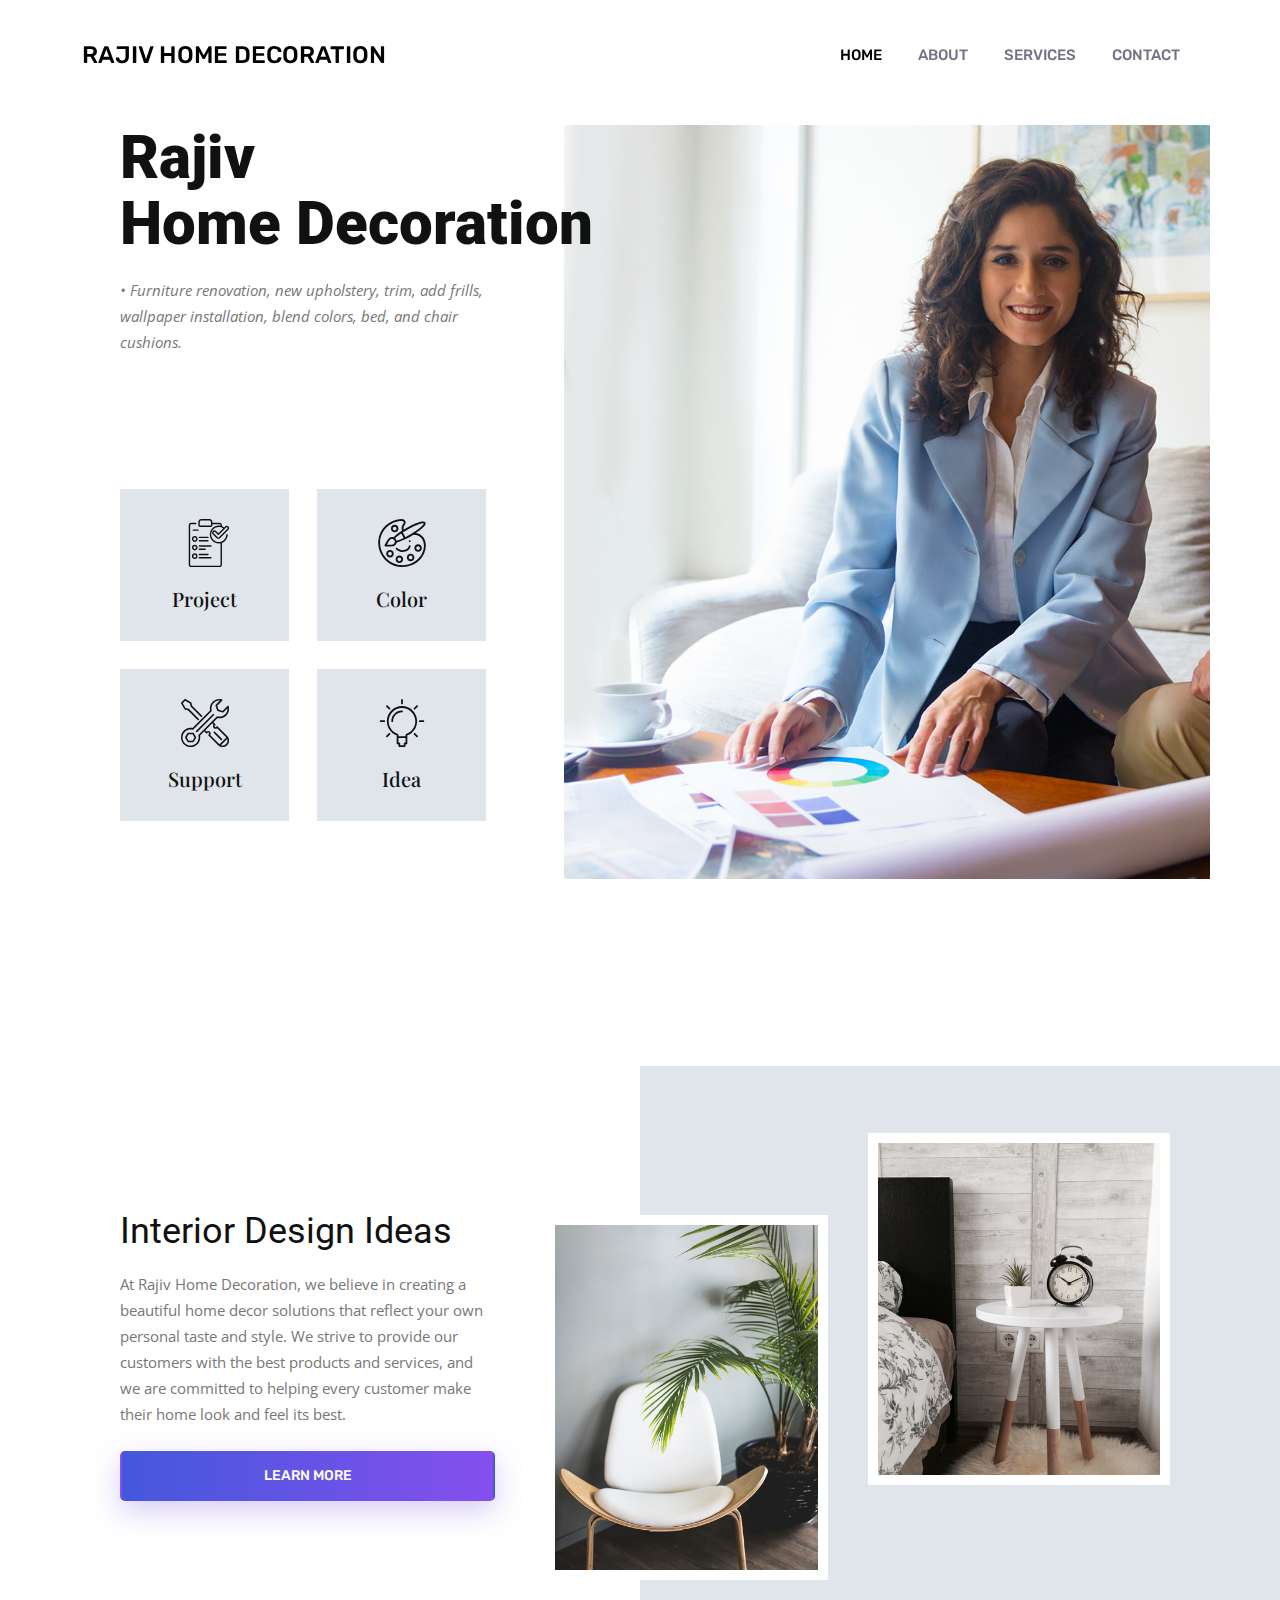
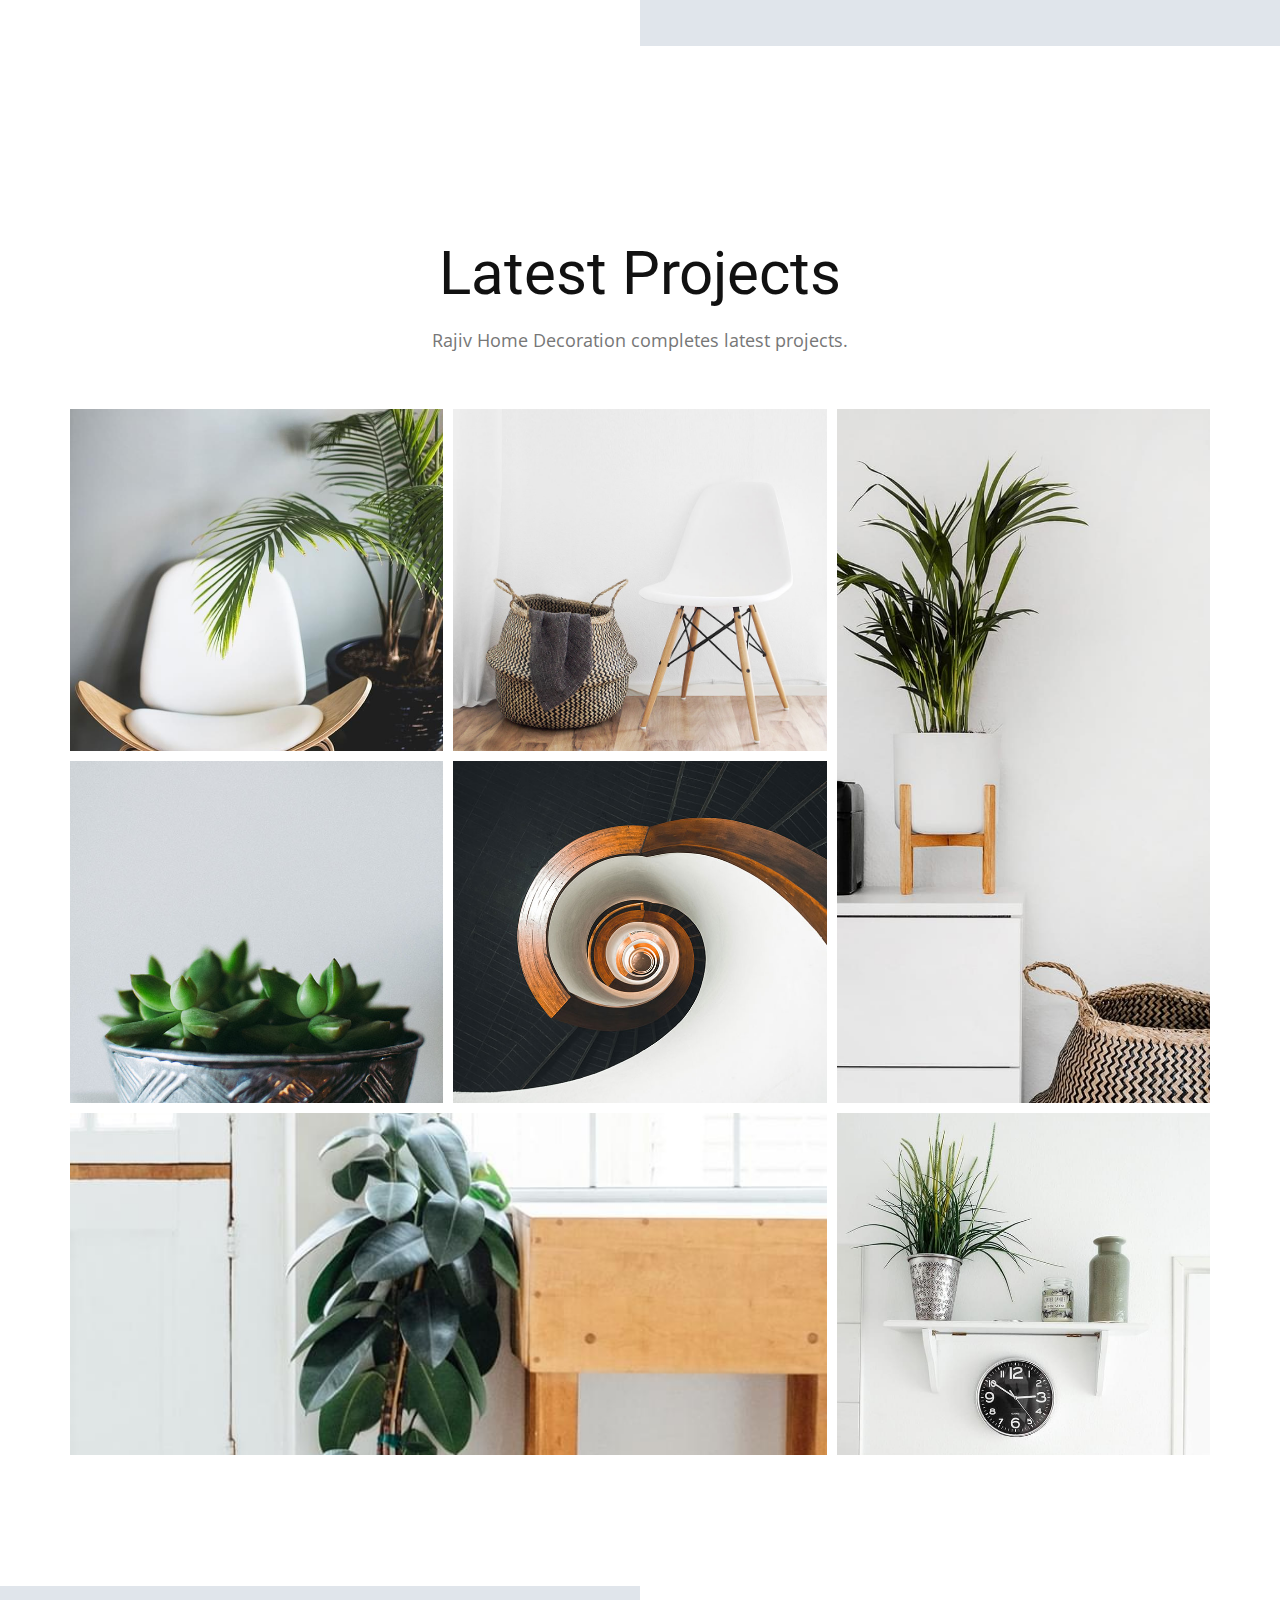
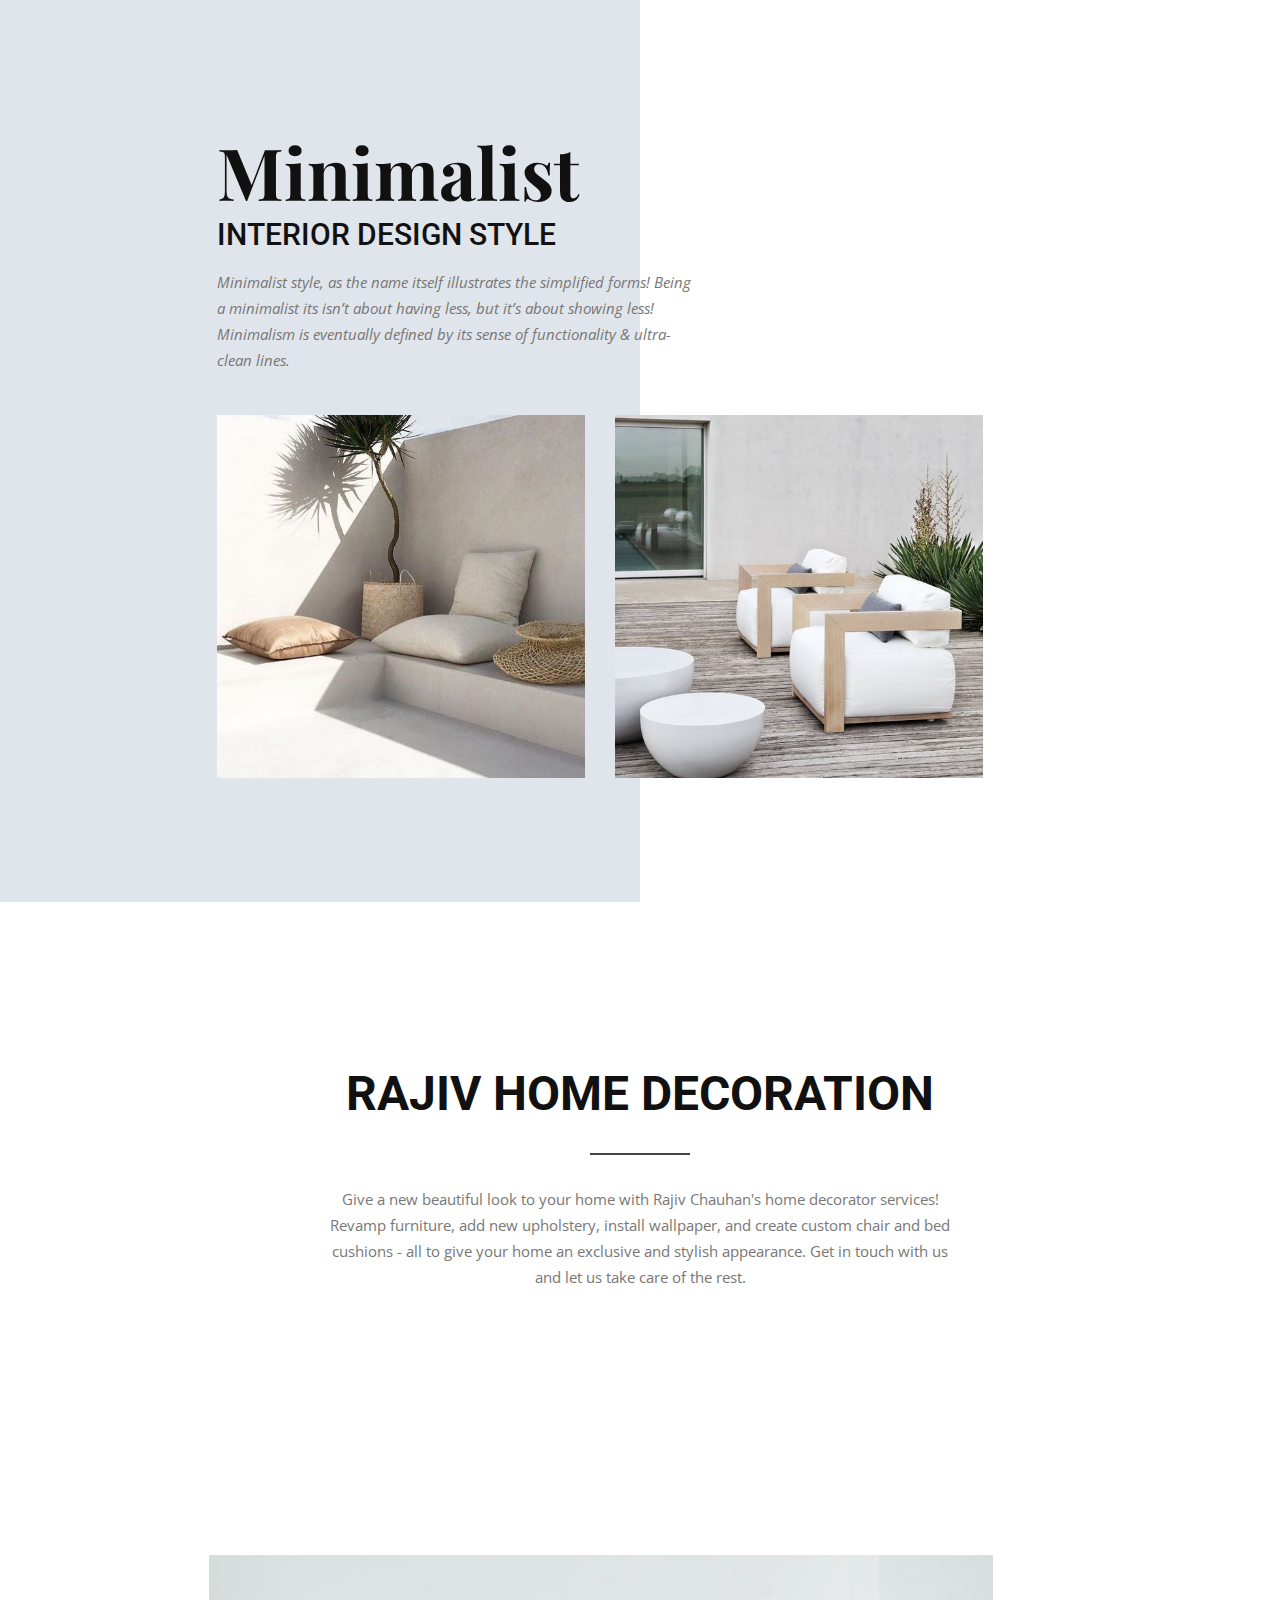
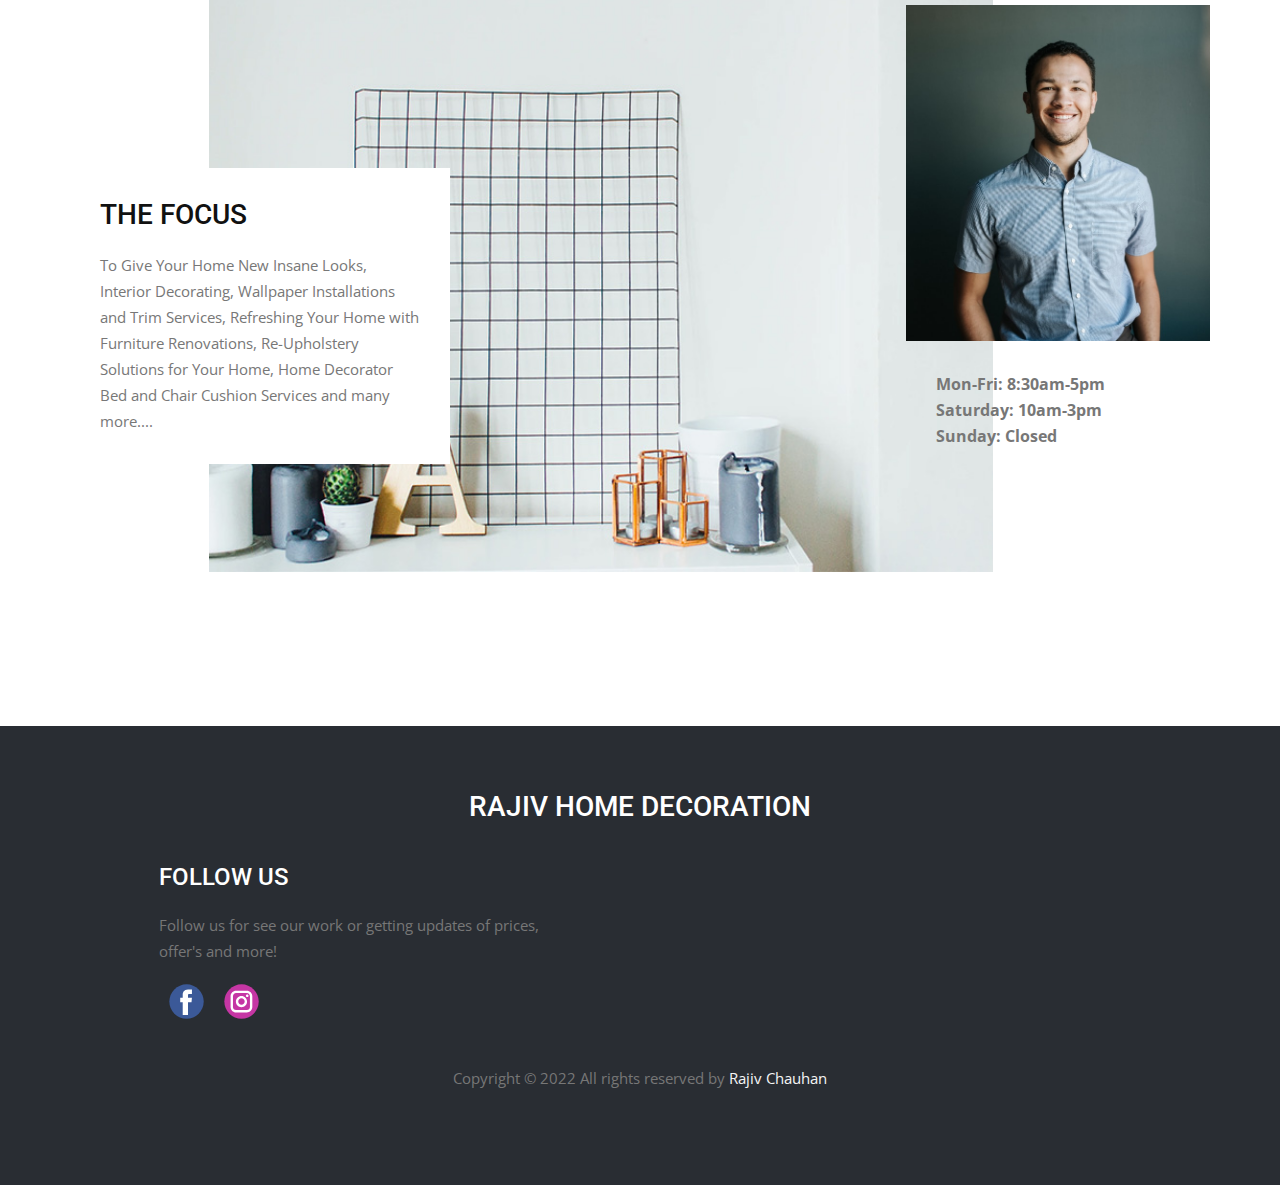
==== commit fd070f76: "Update index.html" ====
--- a/index.html
+++ b/index.html
@@ -2,6 +2,8 @@
 <html lang="en">
 <head>
     <meta charset="UTF-8">
+    <meta name="keywords" content="Rajiv Home Decoration | Home Decoration in Hansi | Interior Decorator | Home Decorator">
+    <meta name="description" content="Transform your home with Rajiv home decorator services! From furniture renovation to new upholstery, trim, wallpaper installation, and chair and bed cushions, we do it all to give your home a unique and stylish look. Contact us today and let us handle the rest.">
     <meta http-equiv="X-UA-Compatible" content="IE=edge">
     <meta name="viewport" content="width=device-width, initial-scale=1.0">
     <title>Rajiv Home Decoration</title>
@@ -90,10 +92,10 @@
                 <div class="u-layout-row">
                   <div class="u-container-style u-layout-cell u-left-cell u-right-cell u-size-60 u-layout-cell-1">
                     <div class="u-container-layout u-valign-top u-container-layout-1">
-                      <h1 class="u-custom-font u-heading-font u-text u-text-1">Modern<br><b>Interior Studio</b>
+                      <h1 class="u-custom-font u-heading-font u-text u-text-1">Rajiv <br><b>Home Decoration</b>
                         <br>
                       </h1>
-                      <p class="u-text u-text-2">Renovate furniture, create new look, add decorations, wallpaper, cushion beds, and chairs. </p>
+                      <p class="u-text u-text-2">•	Furniture renovation, new upholstery, trim, add frills, wallpaper installation, blend colors, bed, and chair cushions.</p>
 <!--                       <p class="u-text u-text-default u-text-3">Image from <a href="#" target="_blank">Freepik</a> -->
                       </p>
                     </div>
@@ -166,8 +168,10 @@
             <div class="u-align-left u-container-style u-layout-cell u-right-cell u-size-25 u-layout-cell-1">
               <div class="u-container-layout u-valign-middle u-container-layout-2">
                 <h2 class="u-text u-text-1">Interior Design Ideas</h2>
-                <p class="u-text u-text-2">Creating a beautiful living space that makes a good first impression can be challenging. To help you achieve the perfect
-                look, Rajiv has consulted with four expert interior designers.&nbsp;</p>
+                <p class="u-text u-text-2">At Rajiv Home Decoration, we believe in creating a beautiful home decor
+                    solutions that reflect your own personal taste and style.
+                    We strive to provide our customers with the best products and services,
+                    and we are committed to helping every customer make their home look and feel its best.&nbsp;</p>
                 <a href="services.html" class="main-btn primary-btn mt-4">learn more</a>
               </div>
             </div>
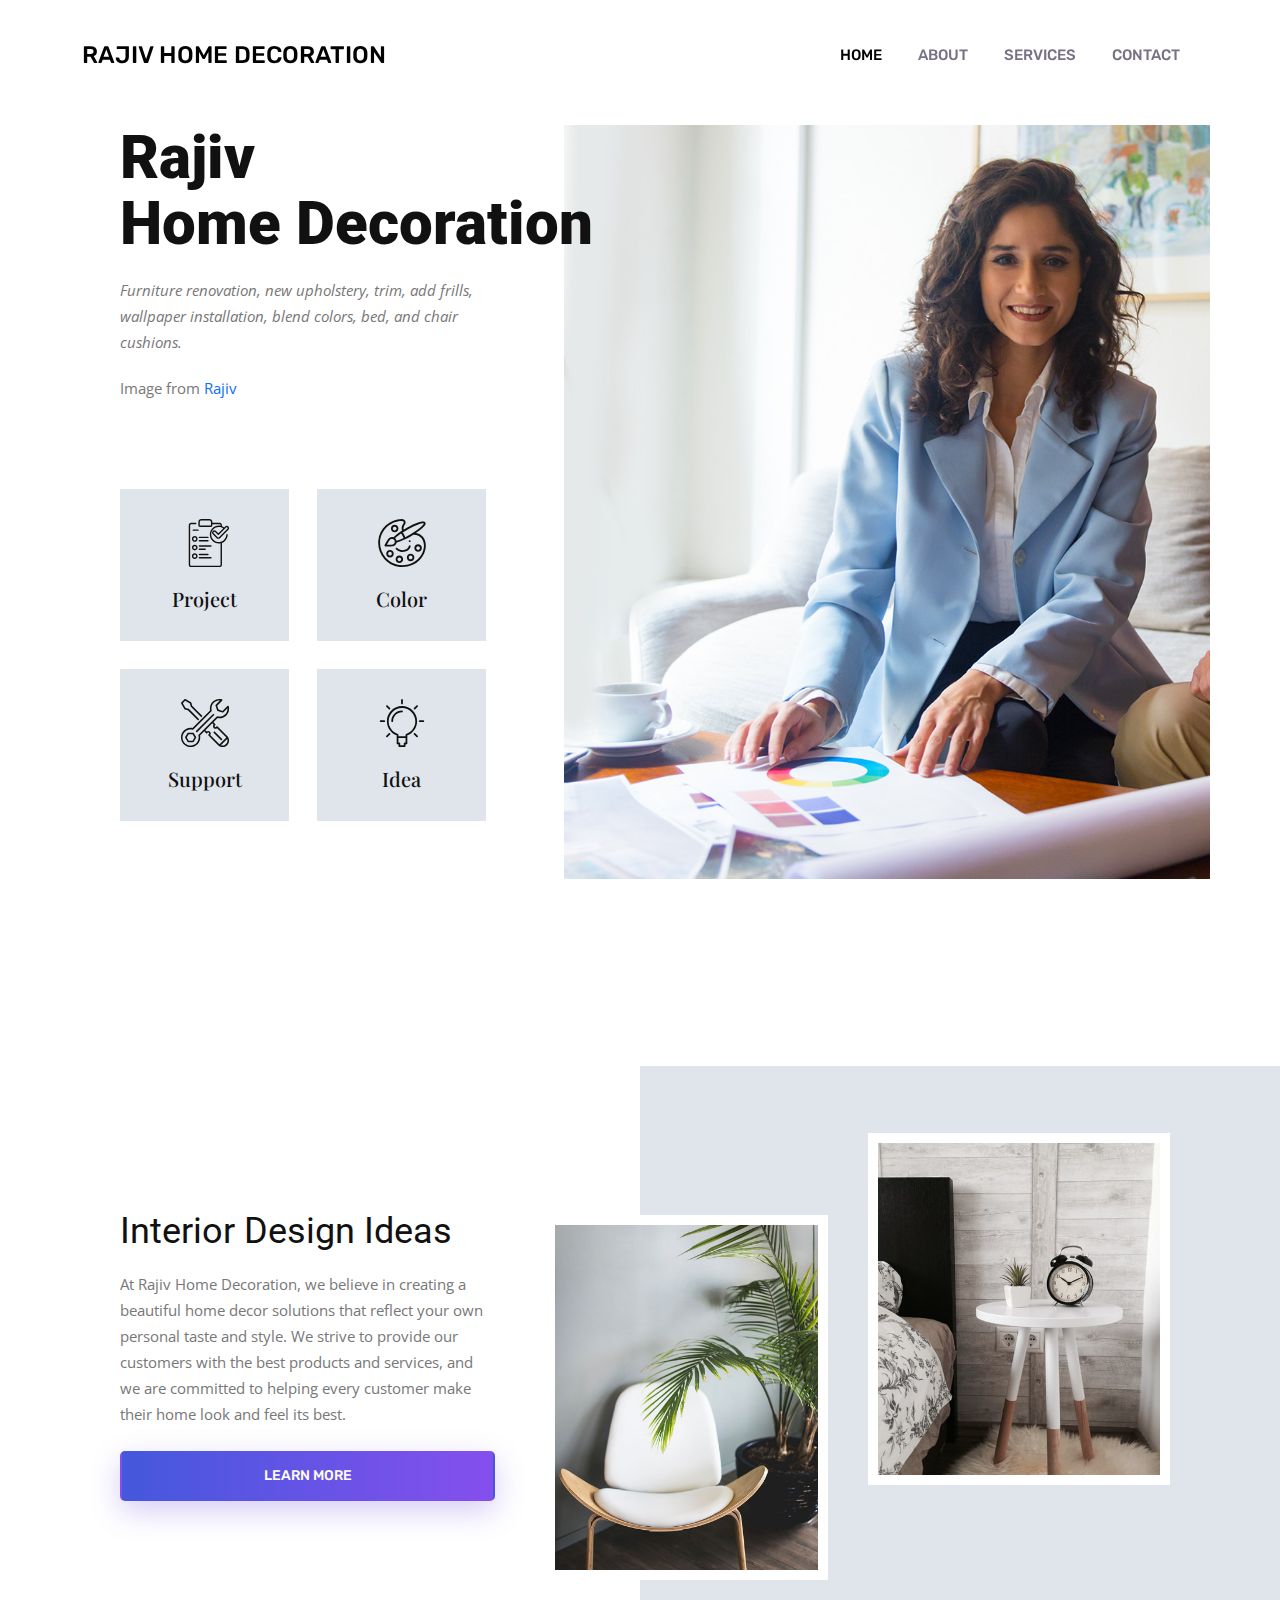
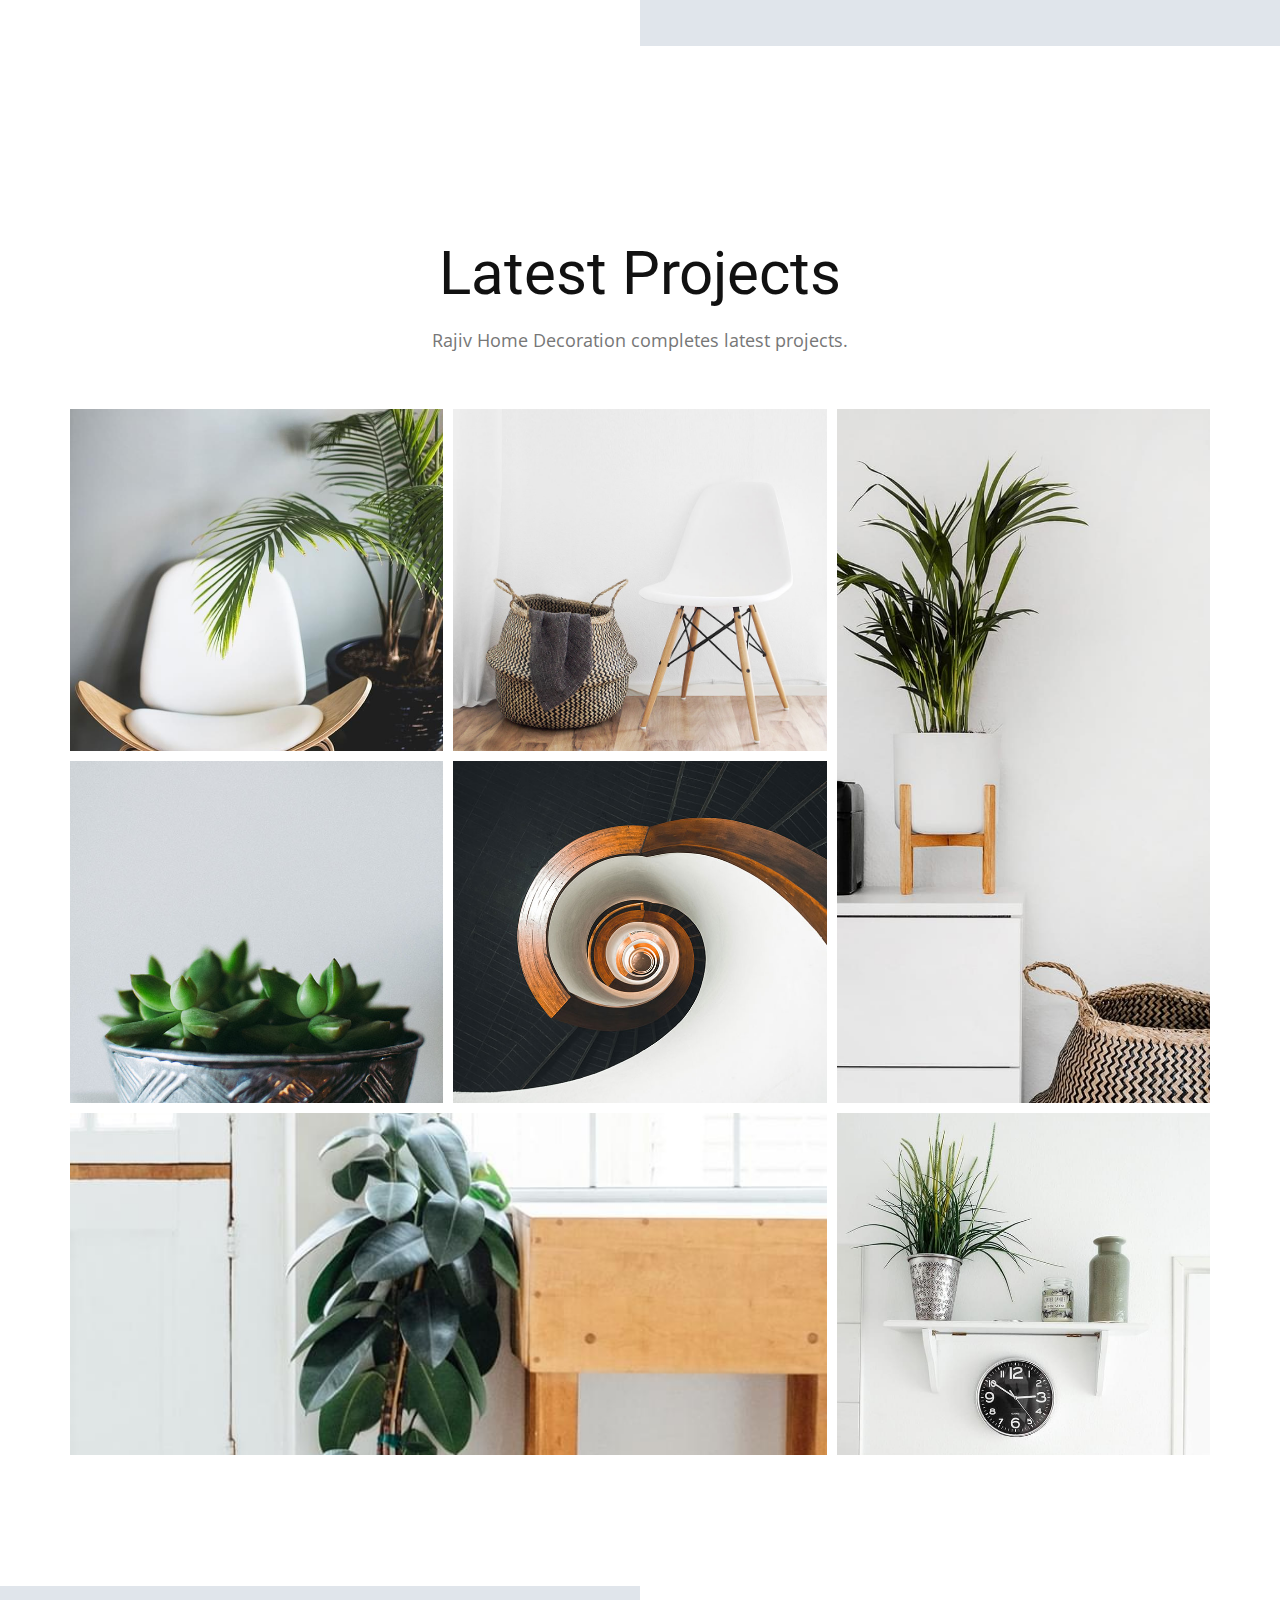
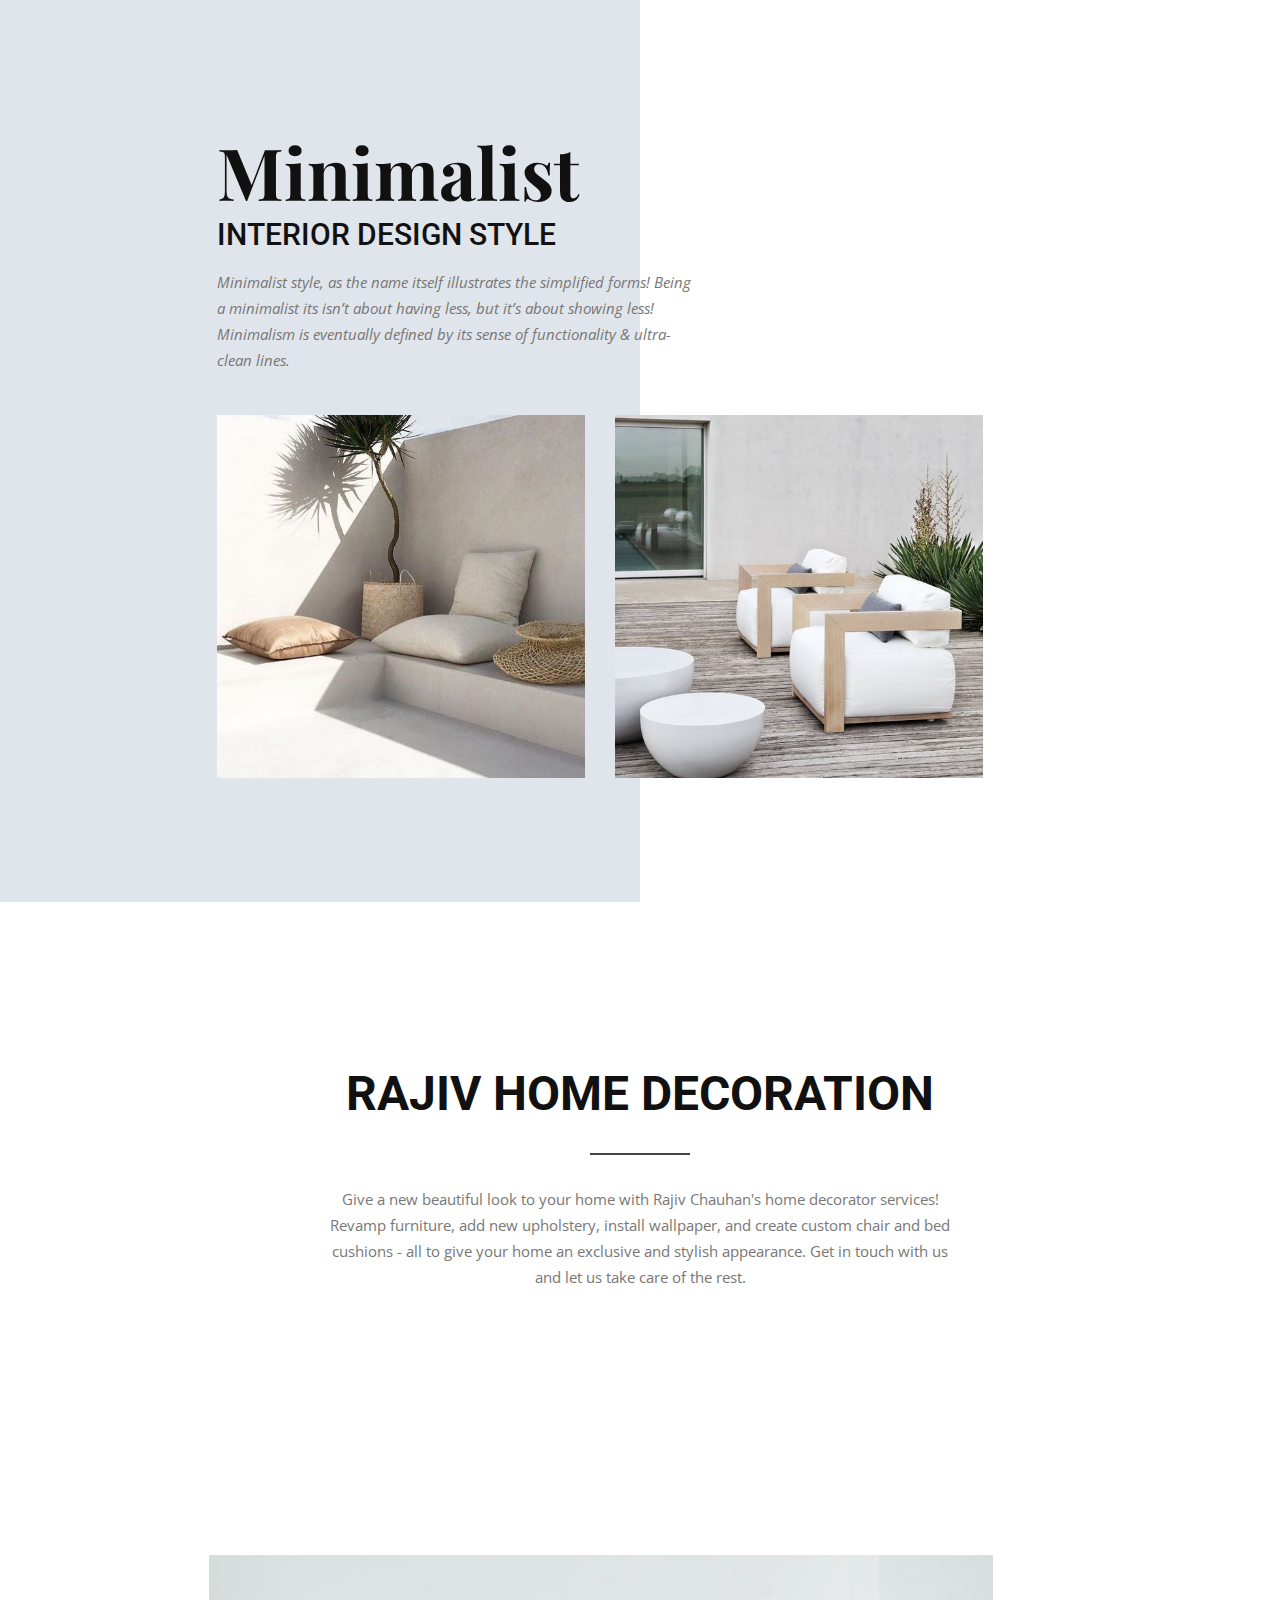
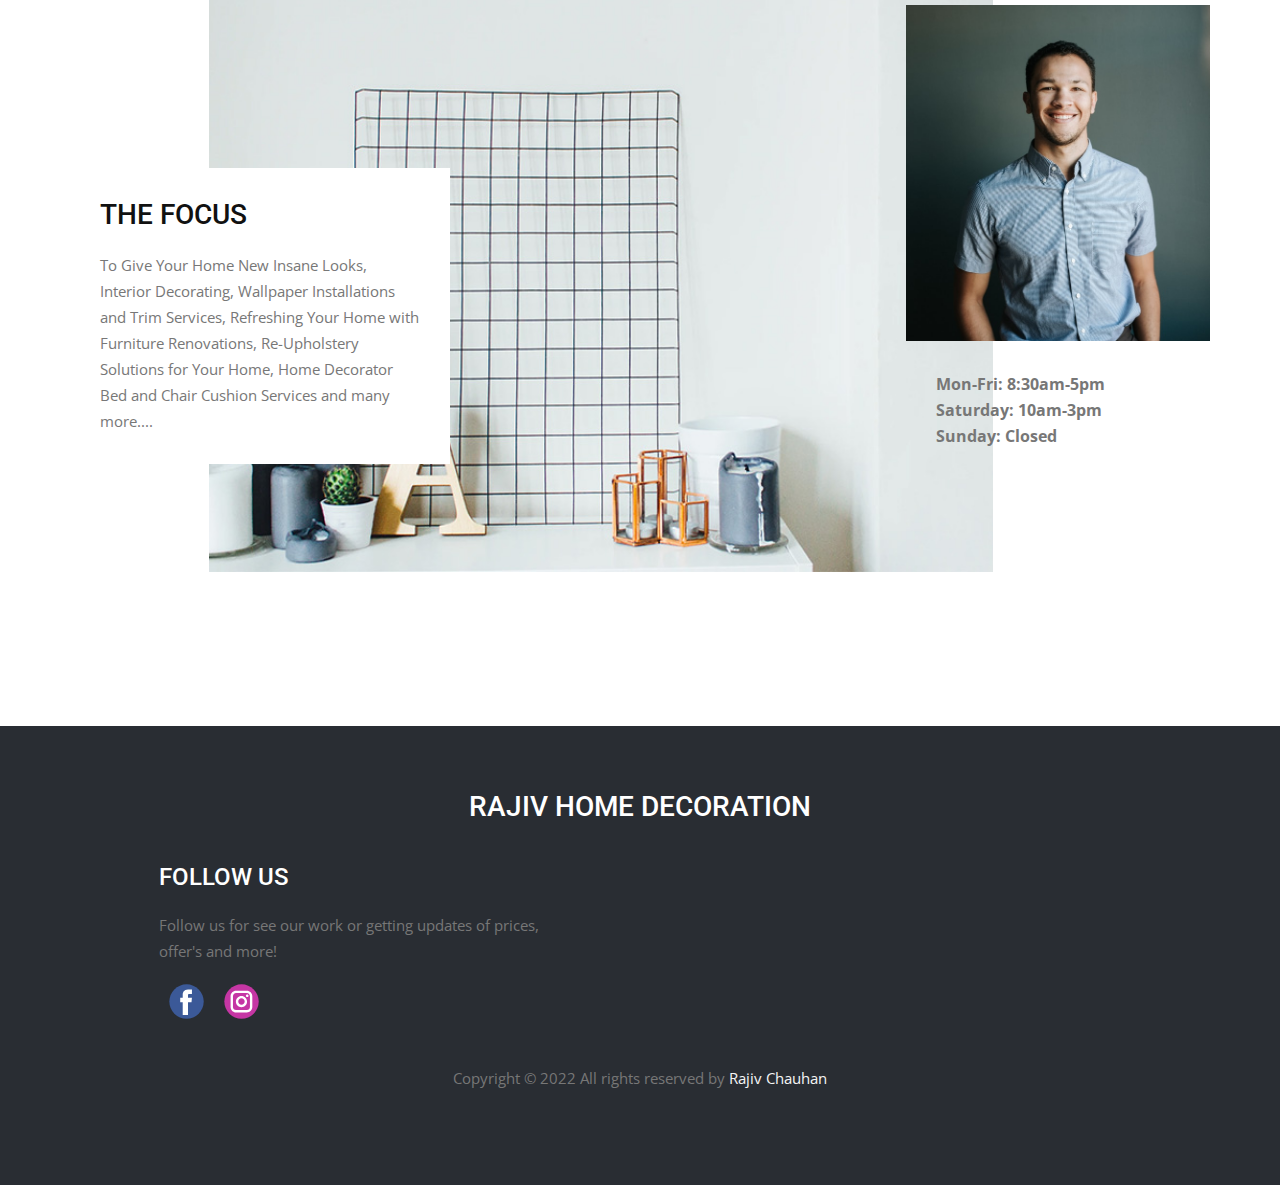
==== commit 8345949e: "Update index.html" ====
--- a/index.html
+++ b/index.html
@@ -19,16 +19,10 @@
     <script src="https://cdn.jsdelivr.net/npm/bootstrap@5.2.3/dist/js/bootstrap.bundle.min.js" crossorigin="anonymous"></script>
     <!-- font-awesome  -->
     <link rel="stylesheet" href="https://cdnjs.cloudflare.com/ajax/libs/font-awesome/5.15.4/css/all.min.css">
-    <!-- <script src="js/01.js"></script> -->
-    <!-- <script src="js/02.js"></script> -->
     <script class="u-script" type="text/javascript" src="jquery-1.9.1.min.js" ></script>
     <script class="u-script" type="text/javascript" src="nicepage.js" ></script>
     
-    <!-- <script type="application/ld+json">{
-      "@context": "http://schema.org",
-      "@type": "Organization",
-      "name": ""
-  }</script> -->
+    
   <style>
     
     a {
@@ -66,12 +60,6 @@
                         <li class="nav-item">
                           <a class="nav-link" href="contact.html">Contact</a>
                         </li>
-                        <!-- <li class="nav-item">
-                            <a class="nav-link" href="#portfolio">Portfolio</a>
-                        </li> -->
-                        <!-- <li class="nav-item">
-                            <a class="nav-link" href="#blog">Blog</a>
-                        </li> -->
                     </ul>
                 </div>
             </div>
@@ -95,8 +83,8 @@
                       <h1 class="u-custom-font u-heading-font u-text u-text-1">Rajiv <br><b>Home Decoration</b>
                         <br>
                       </h1>
-                      <p class="u-text u-text-2">•	Furniture renovation, new upholstery, trim, add frills, wallpaper installation, blend colors, bed, and chair cushions.</p>
-<!--                       <p class="u-text u-text-default u-text-3">Image from <a href="#" target="_blank">Freepik</a> -->
+                      <p class="u-text u-text-2">Furniture renovation, new upholstery, trim, add frills, wallpaper installation, blend colors, bed, and chair cushions.</p>
+                      <p class="u-text u-text-default u-text-3">Image from <a href="https://instagram.com/rajivhomedecoration?igshid=NDk5N2NlZjQ=">Rajiv</a>
                       </p>
                     </div>
                   </div>
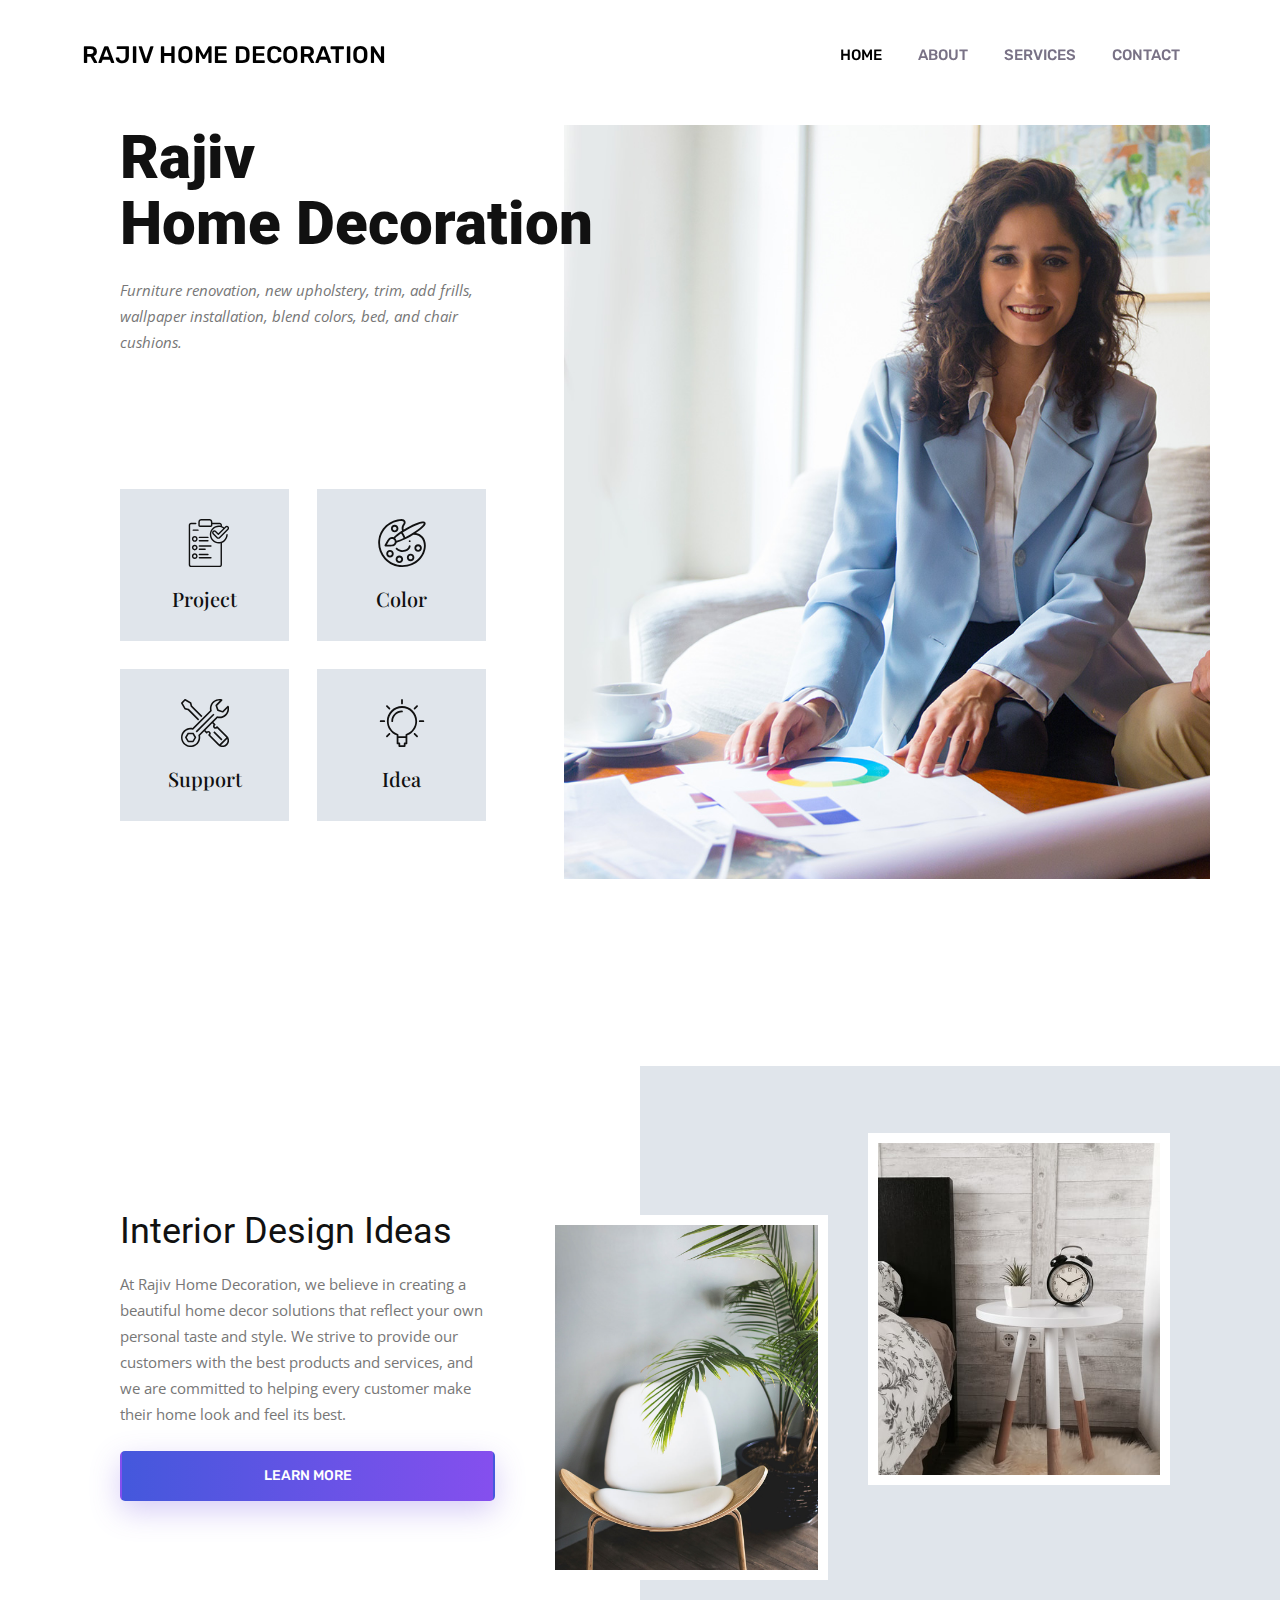
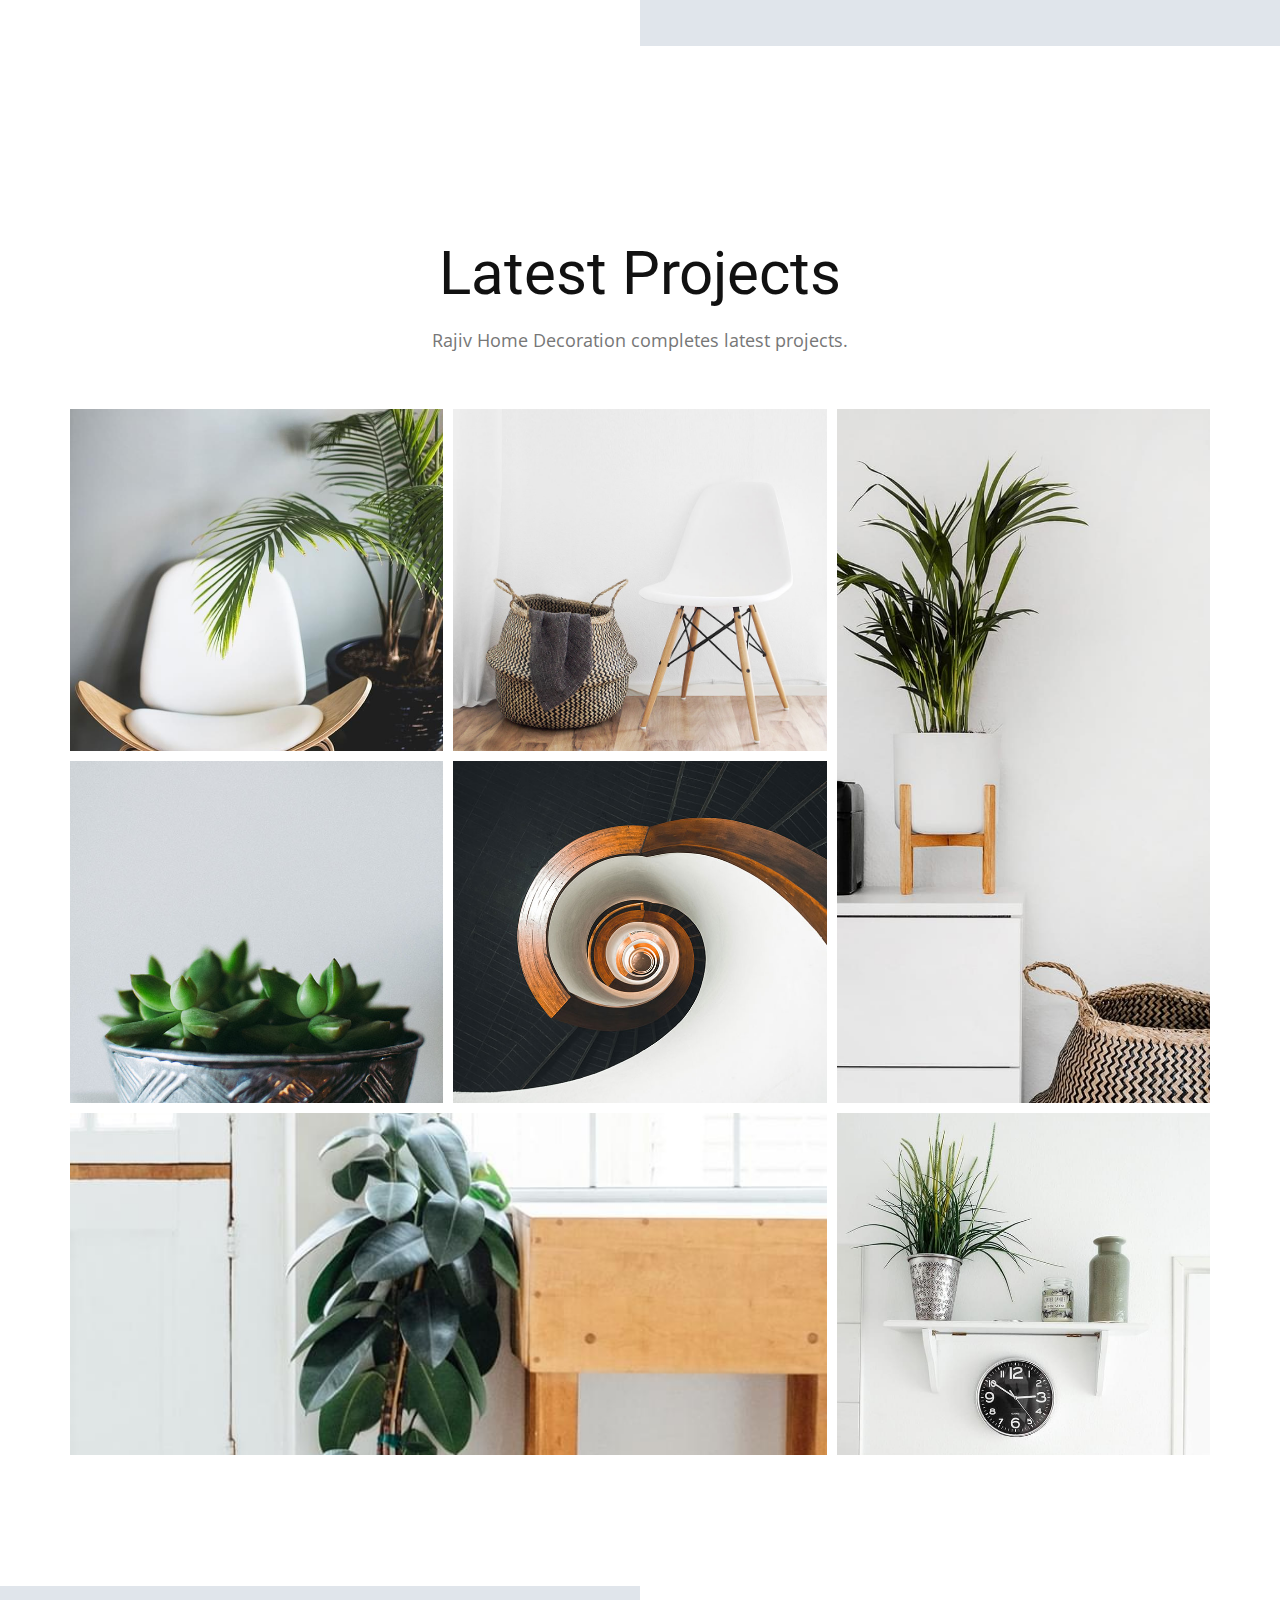
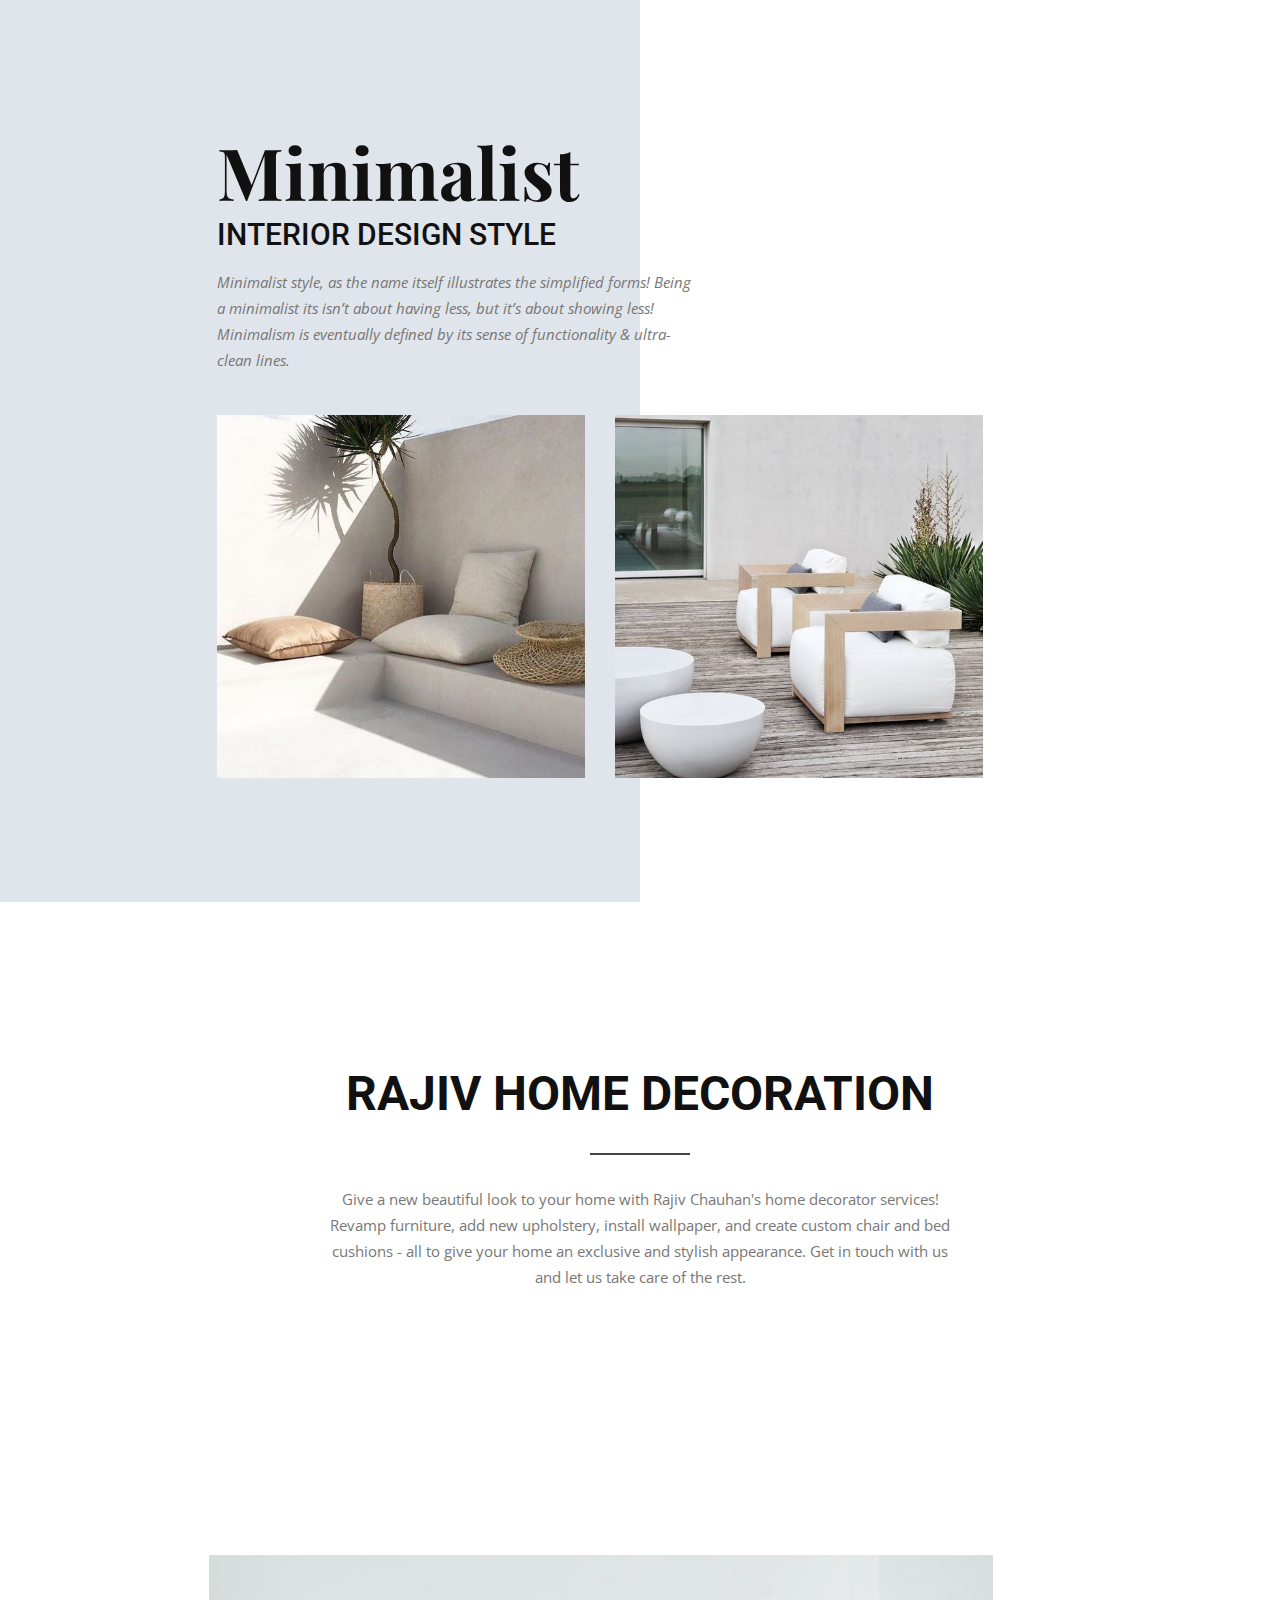
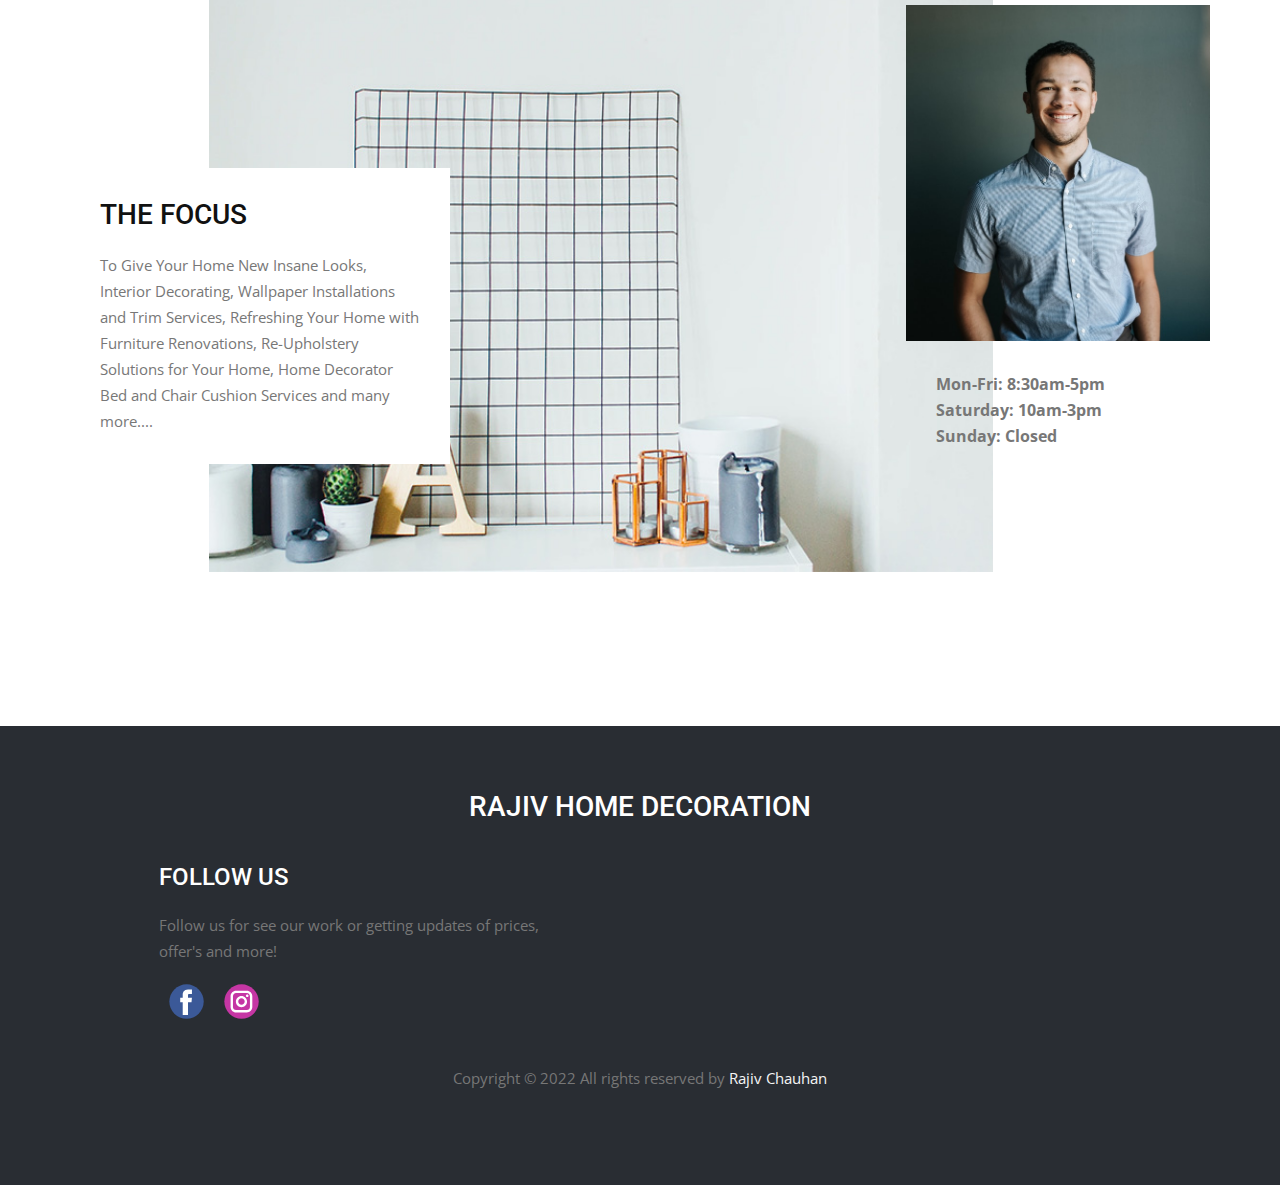
==== commit 99a9511a: "Update index.html" ====
--- a/index.html
+++ b/index.html
@@ -84,7 +84,7 @@
                         <br>
                       </h1>
                       <p class="u-text u-text-2">Furniture renovation, new upholstery, trim, add frills, wallpaper installation, blend colors, bed, and chair cushions.</p>
-                      <p class="u-text u-text-default u-text-3">Image from <a href="https://instagram.com/rajivhomedecoration?igshid=NDk5N2NlZjQ=">Rajiv</a>
+<!--                       <p class="u-text u-text-default u-text-3">Image from <a href="https://instagram.com/rajivhomedecoration?igshid=NDk5N2NlZjQ=">Rajiv</a> -->
                       </p>
                     </div>
                   </div>
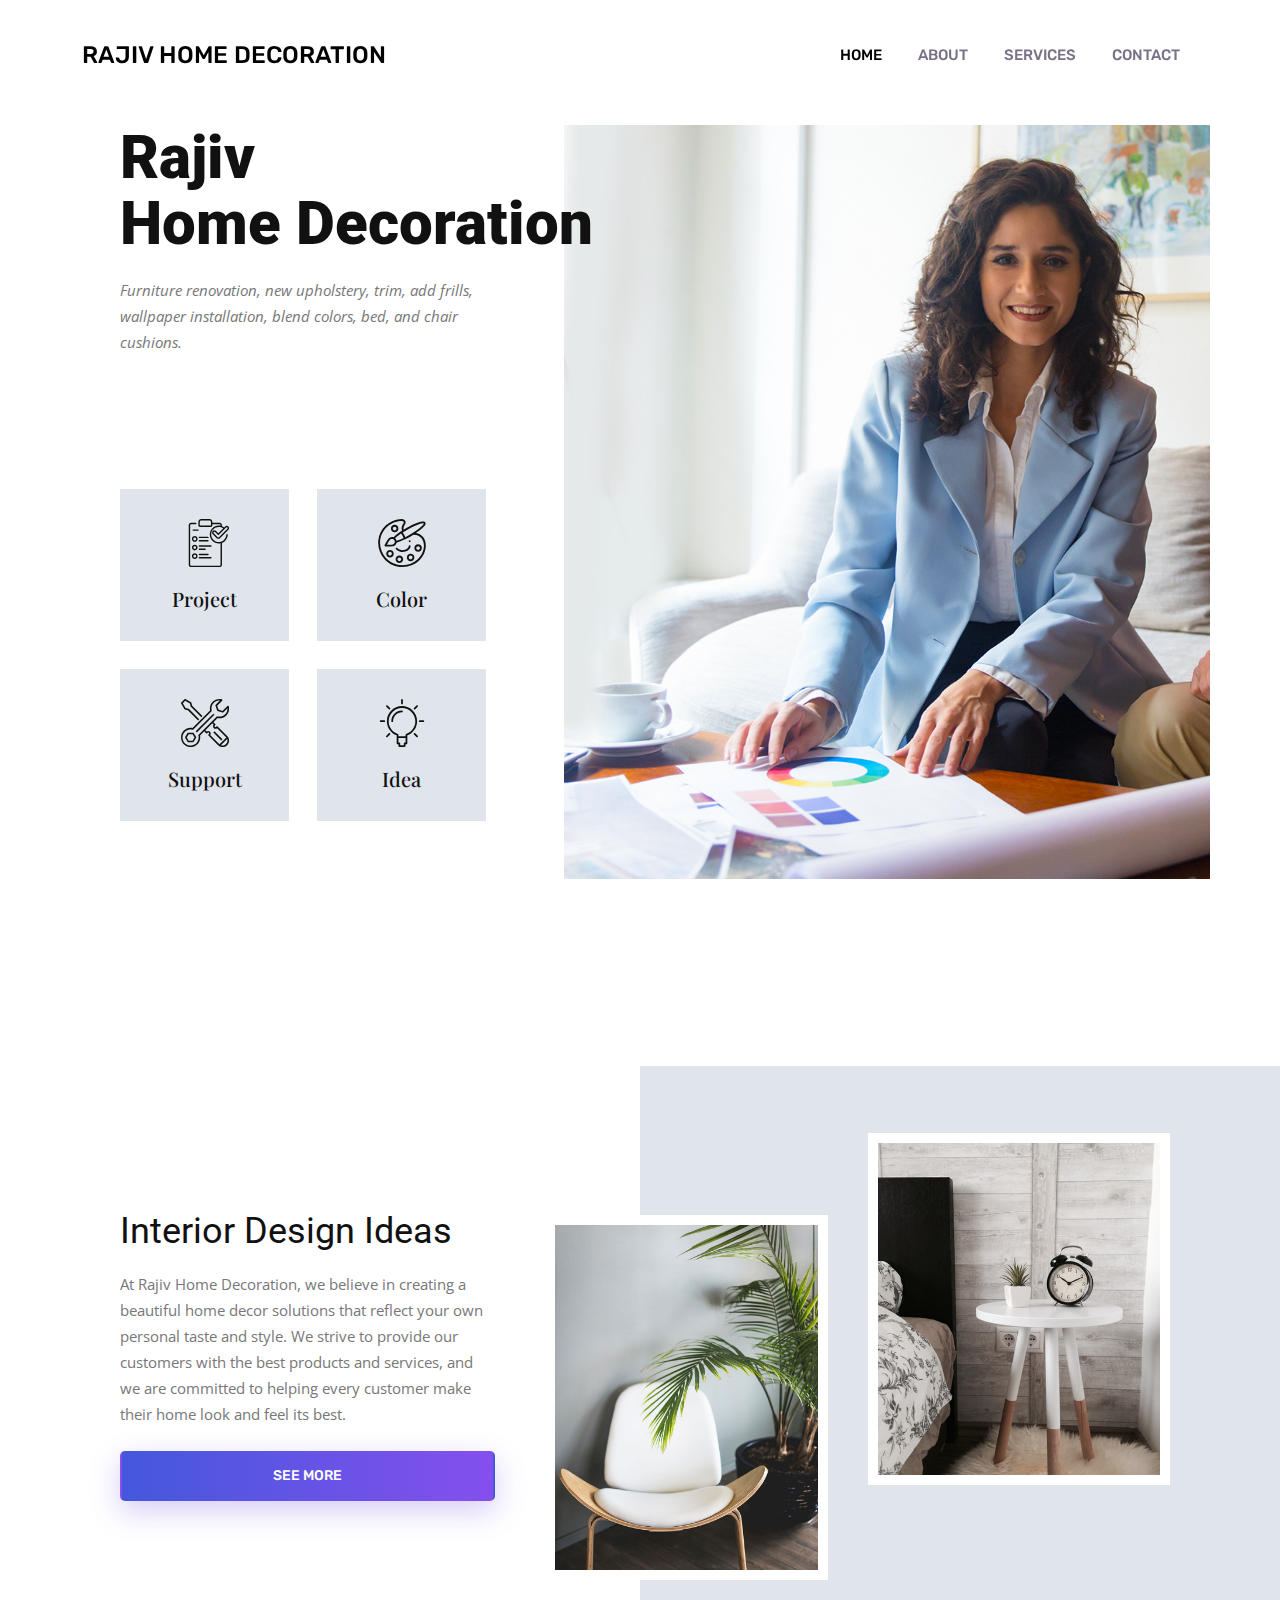
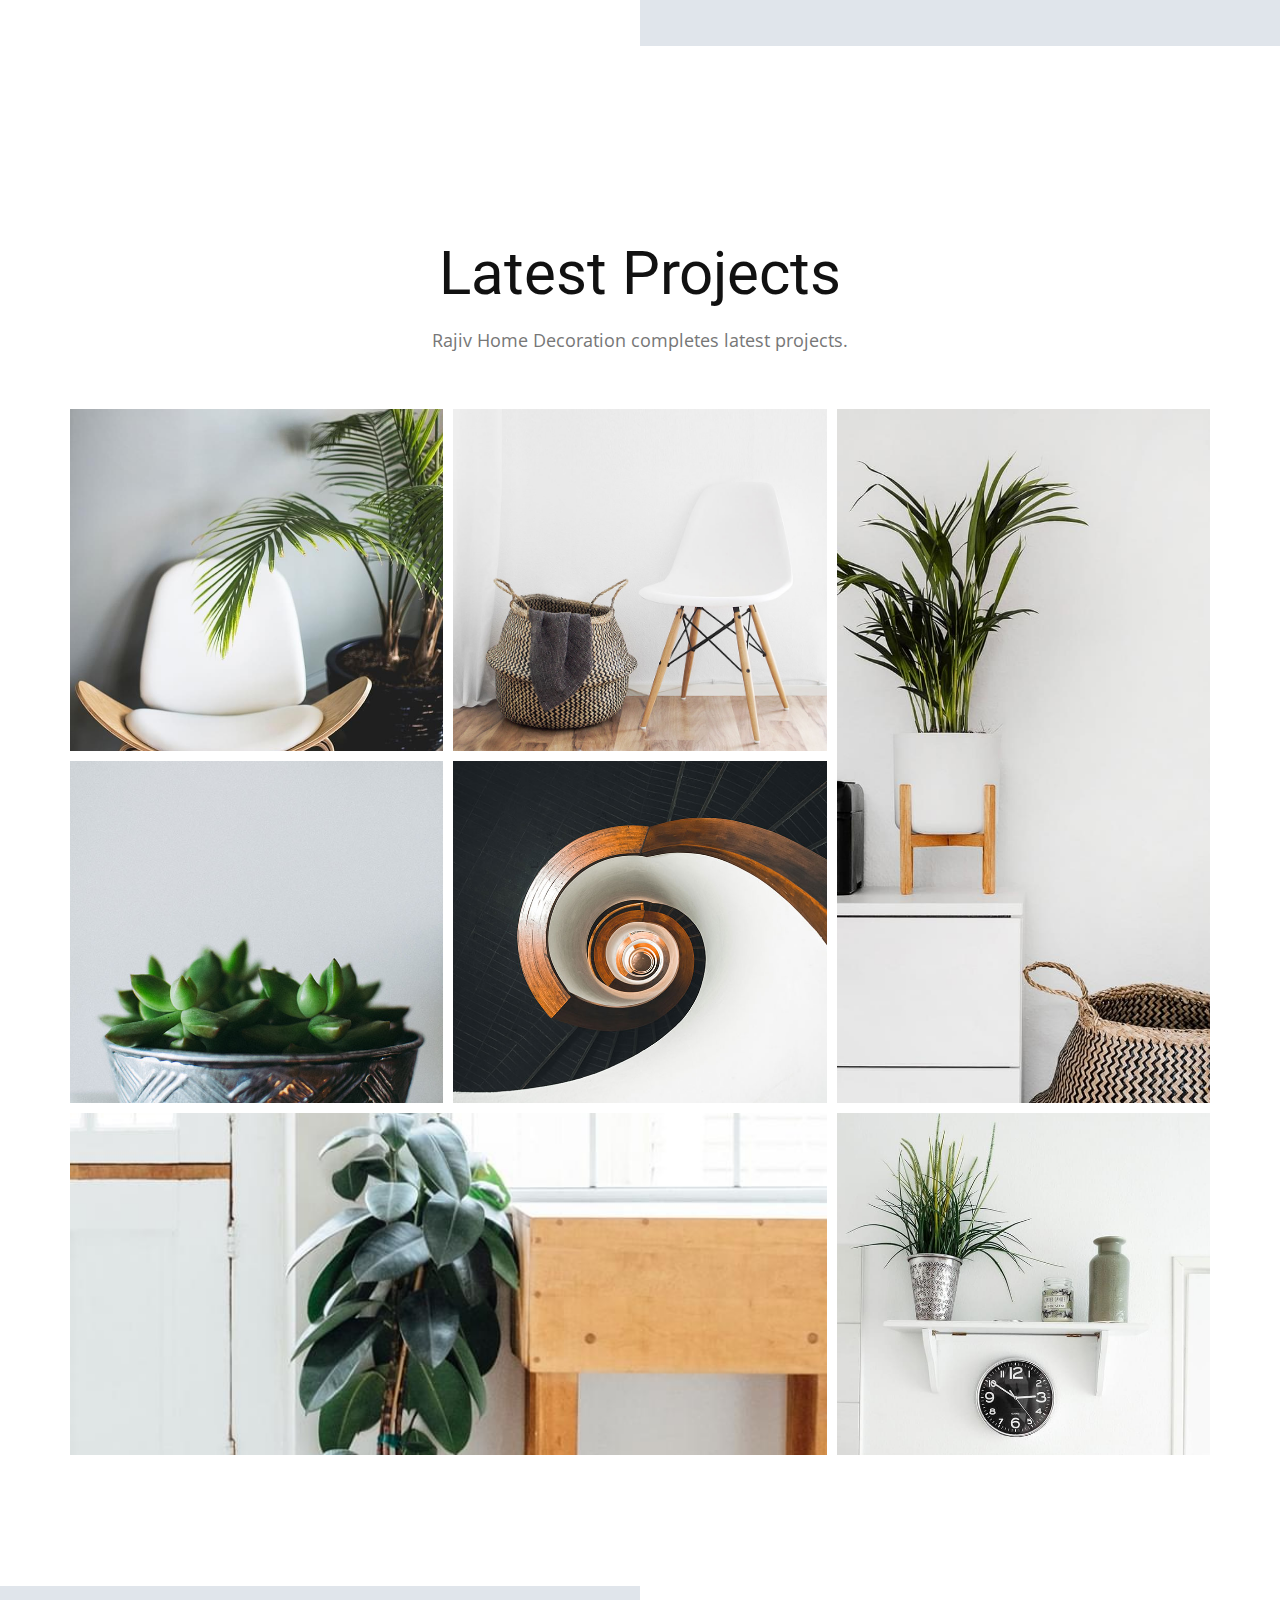
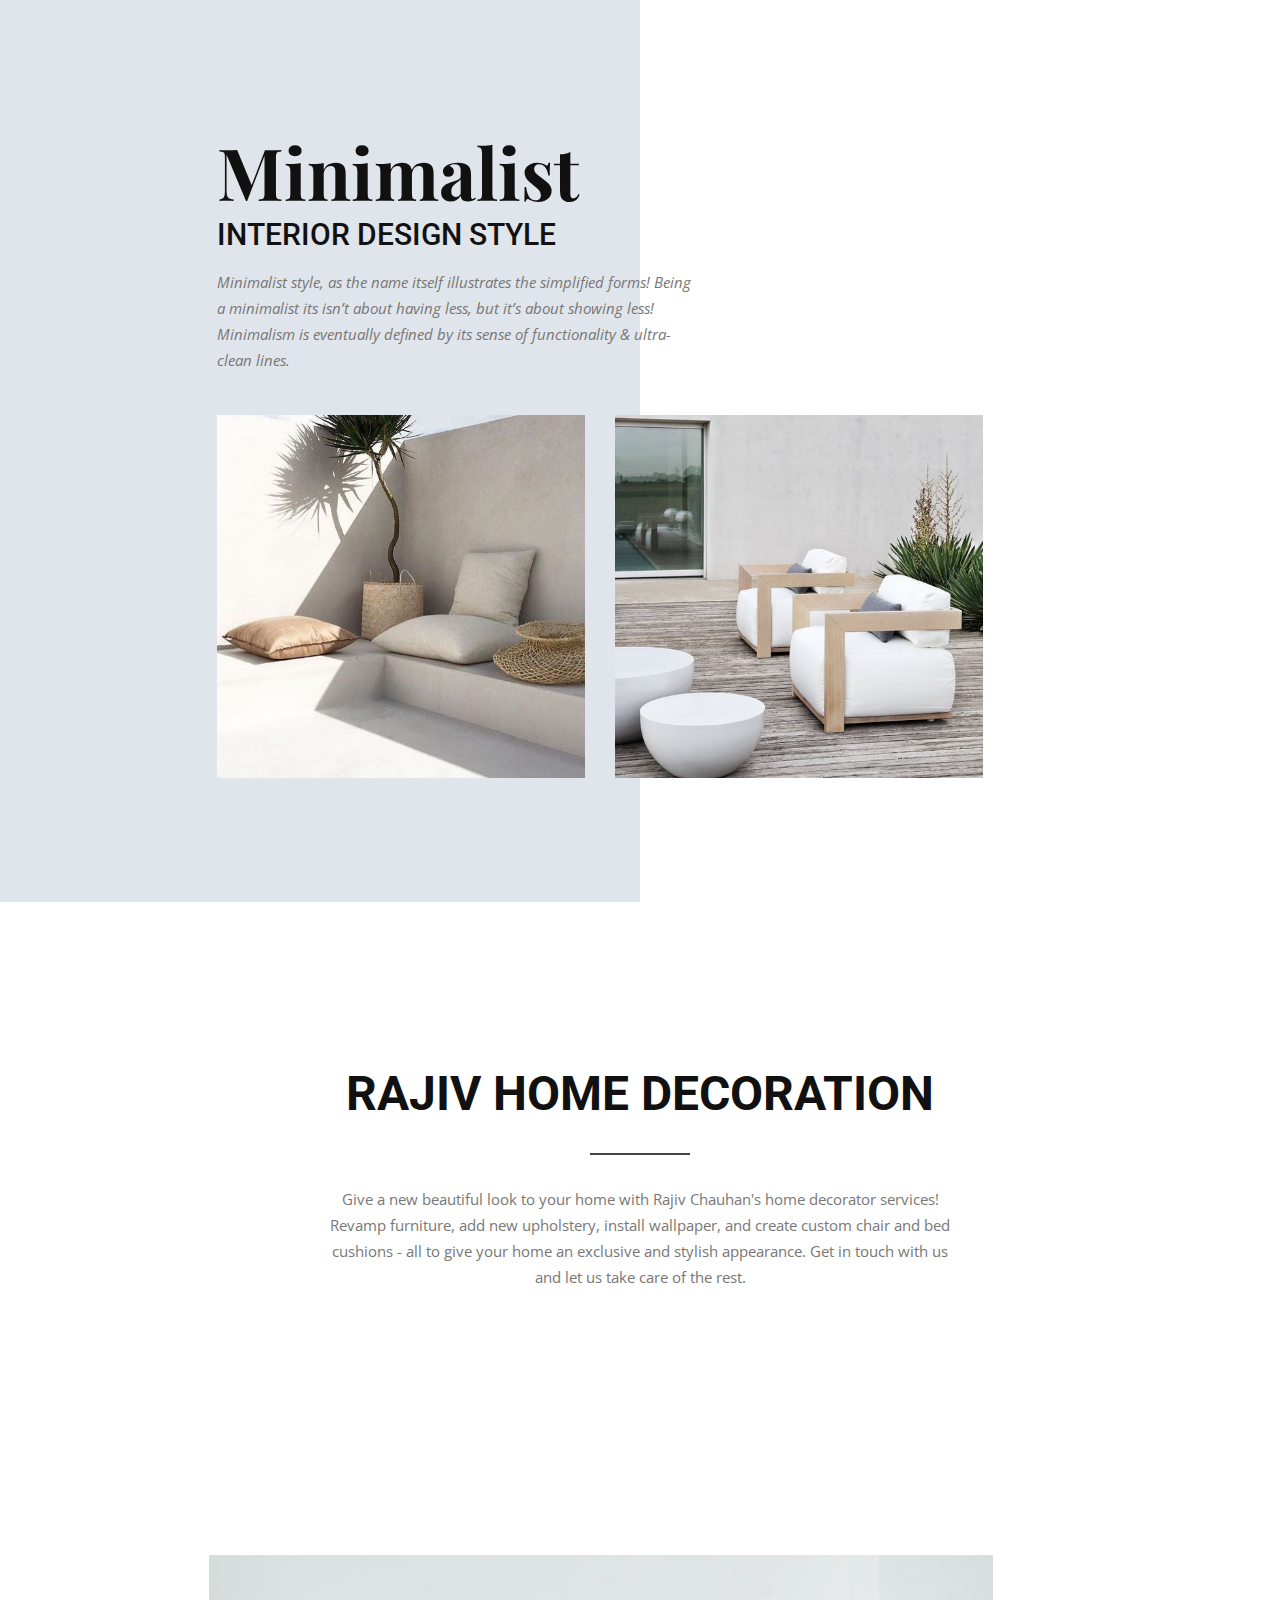
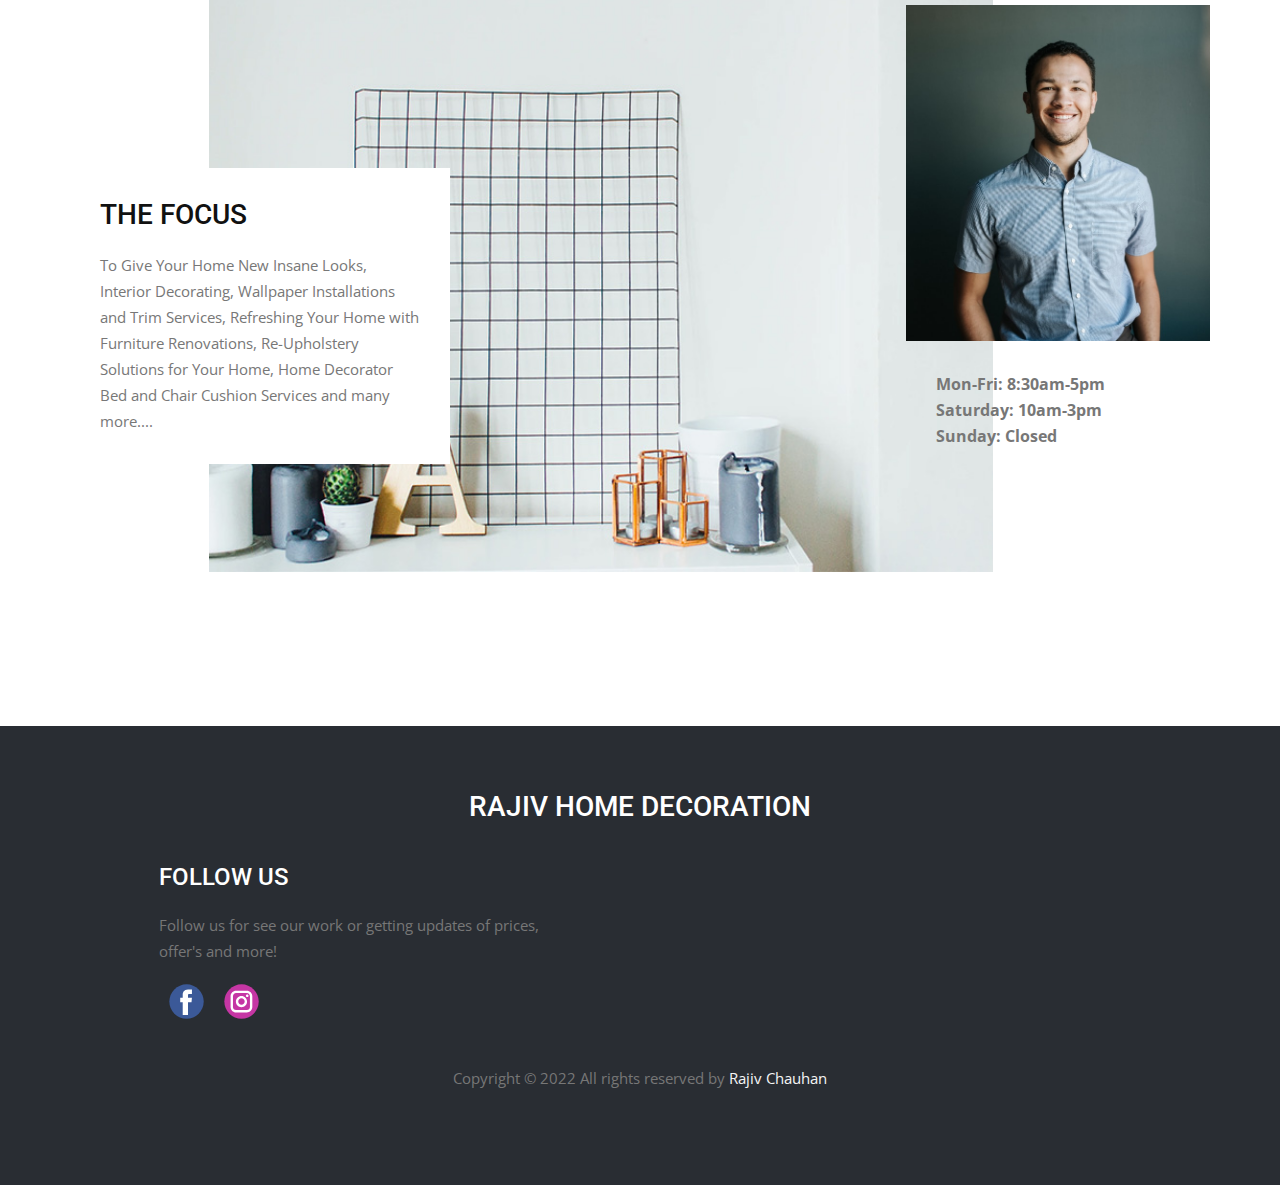
==== commit 0a51cefc: "Update index.html" ====
--- a/index.html
+++ b/index.html
@@ -160,7 +160,7 @@
                     solutions that reflect your own personal taste and style.
                     We strive to provide our customers with the best products and services,
                     and we are committed to helping every customer make their home look and feel its best.&nbsp;</p>
-                <a href="services.html" class="main-btn primary-btn mt-4">learn more</a>
+                <a href="services.html" aria-label="Learn More" class="main-btn primary-btn mt-4">see more</a>
               </div>
             </div>
             <div class="u-container-style u-layout-cell u-size-17 u-layout-cell-2">
